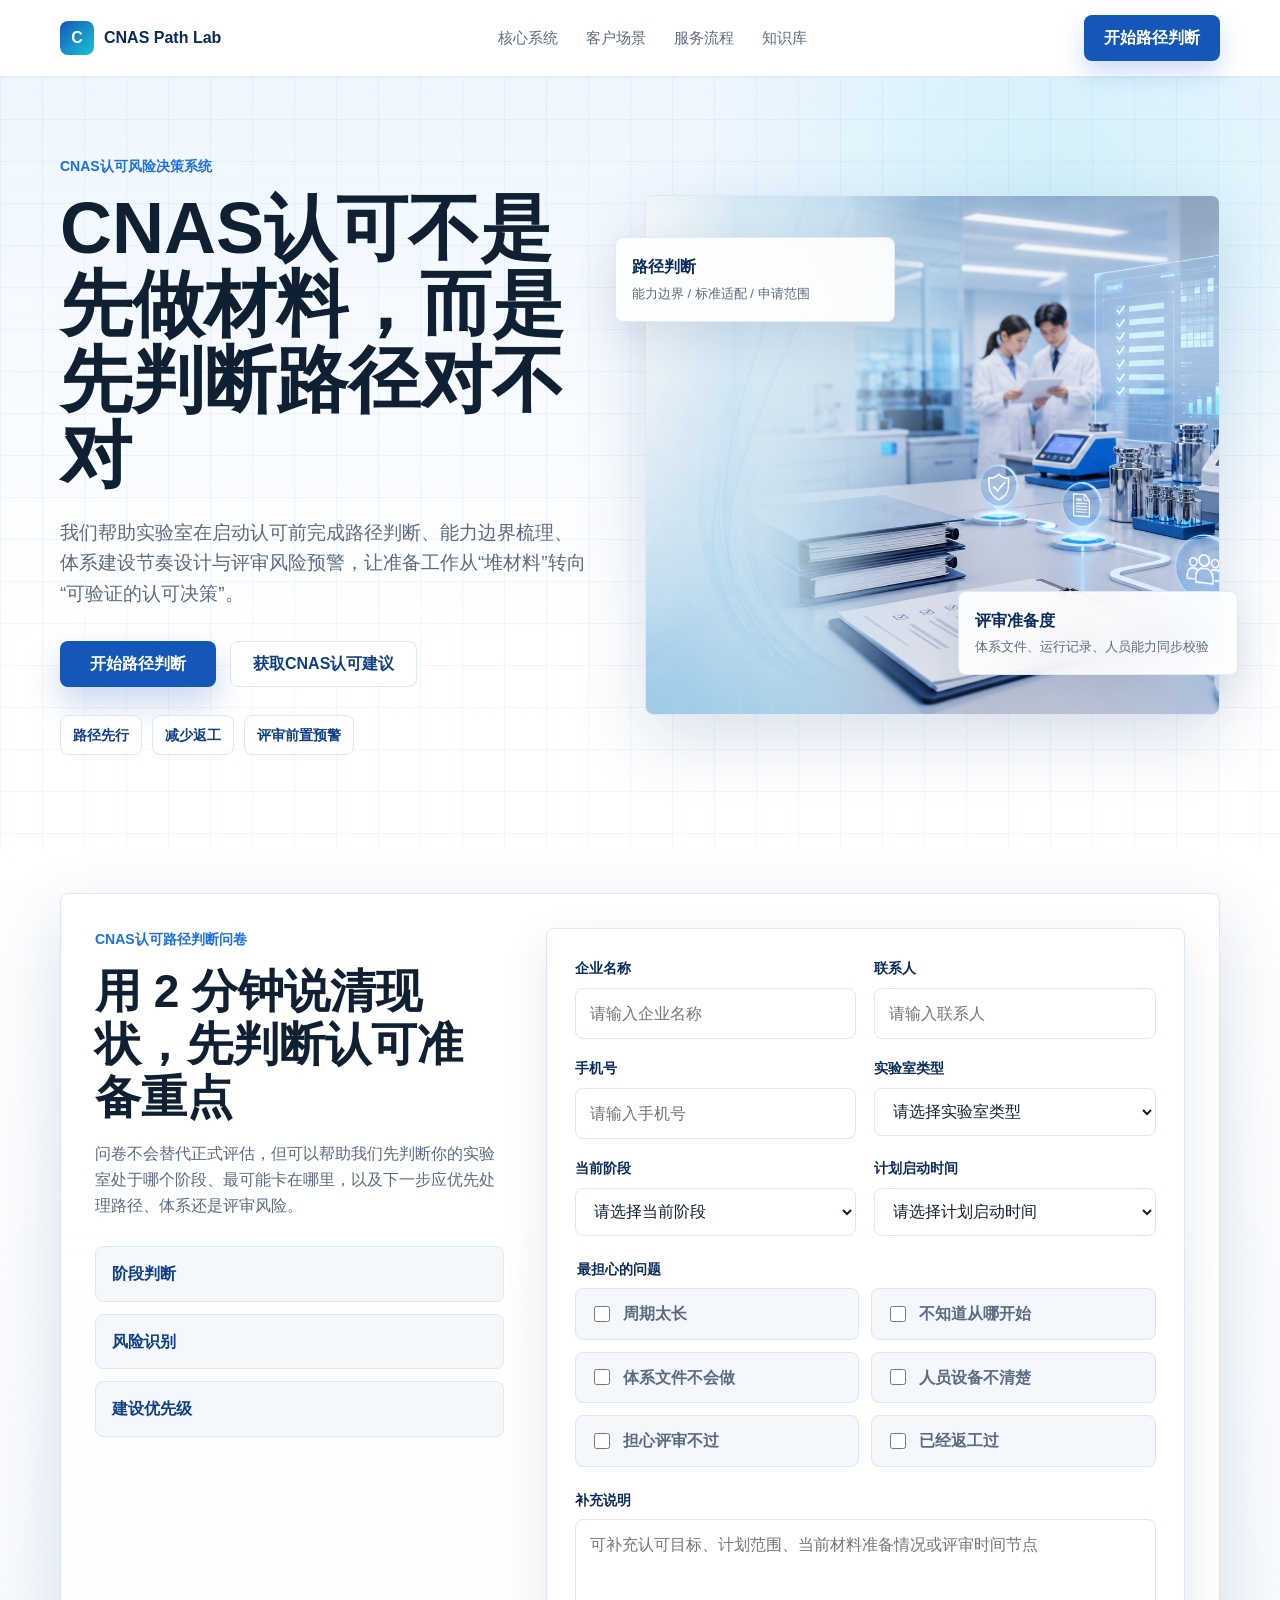
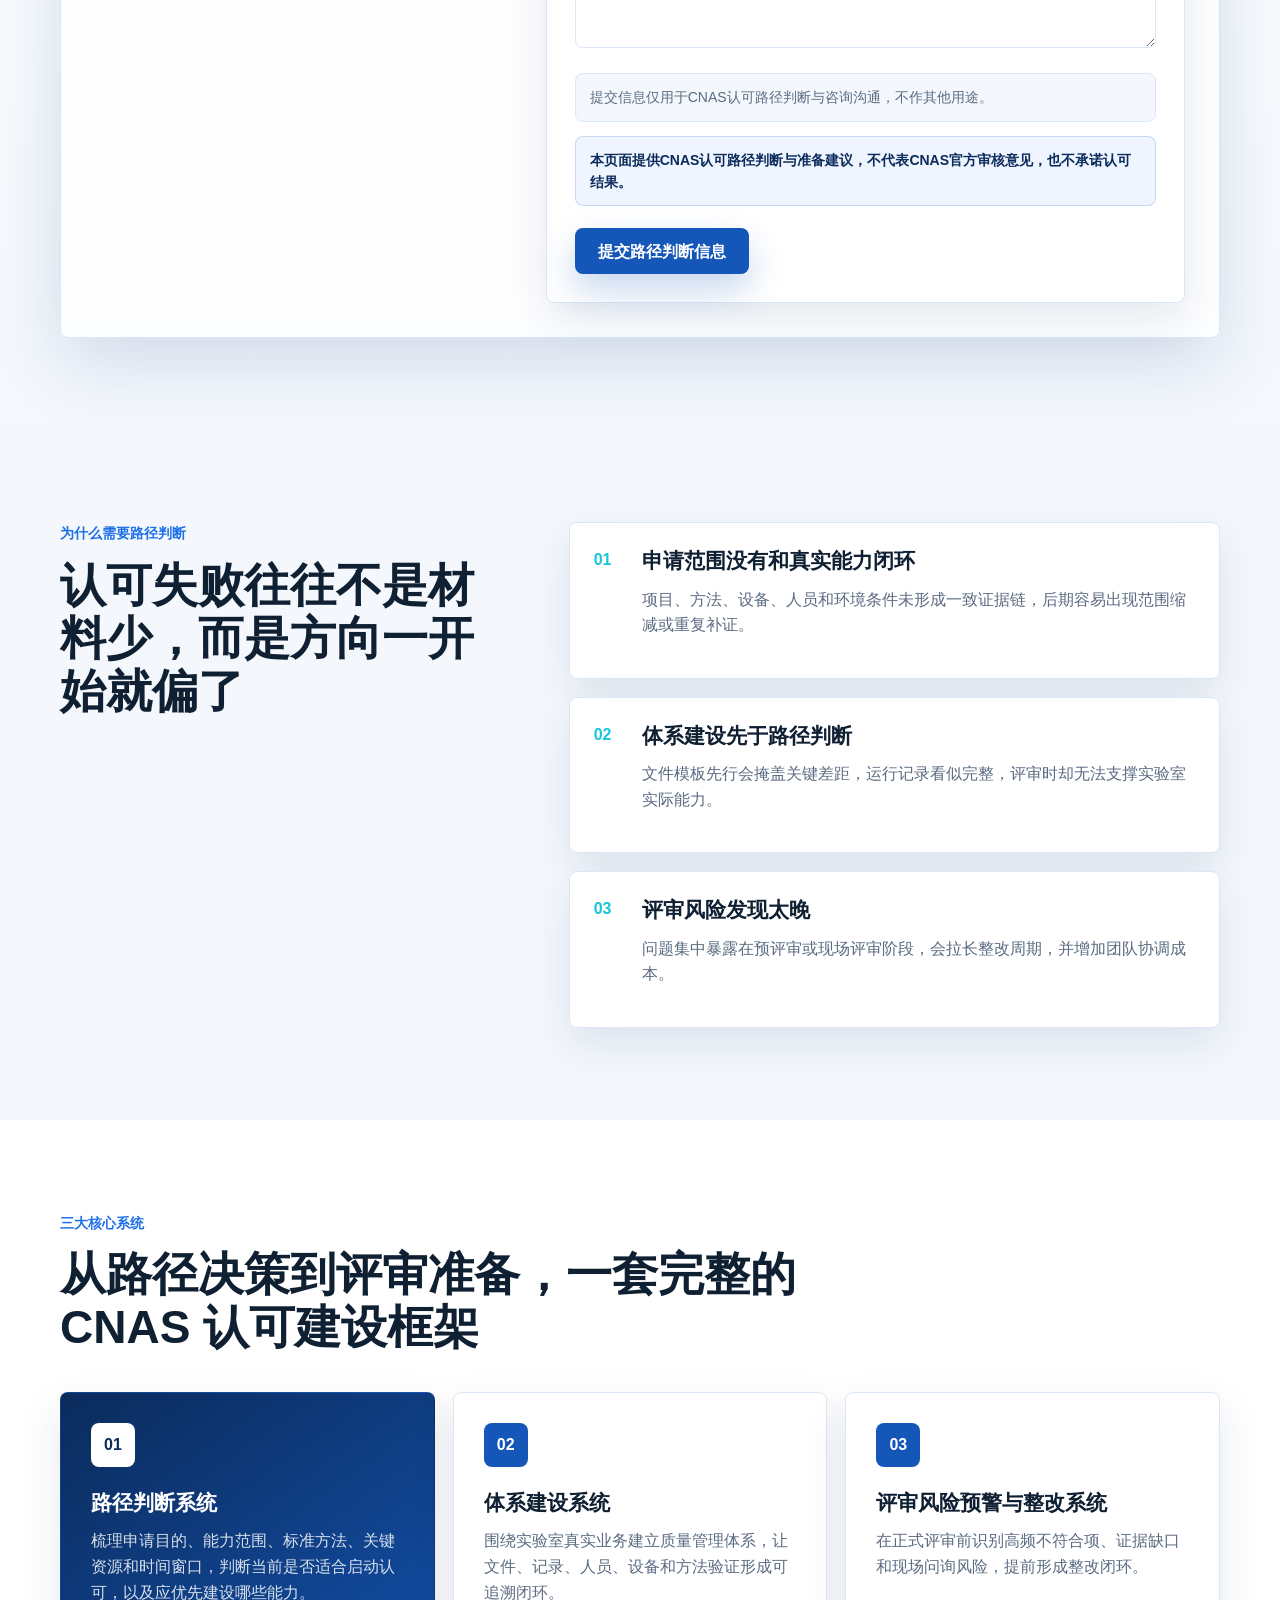
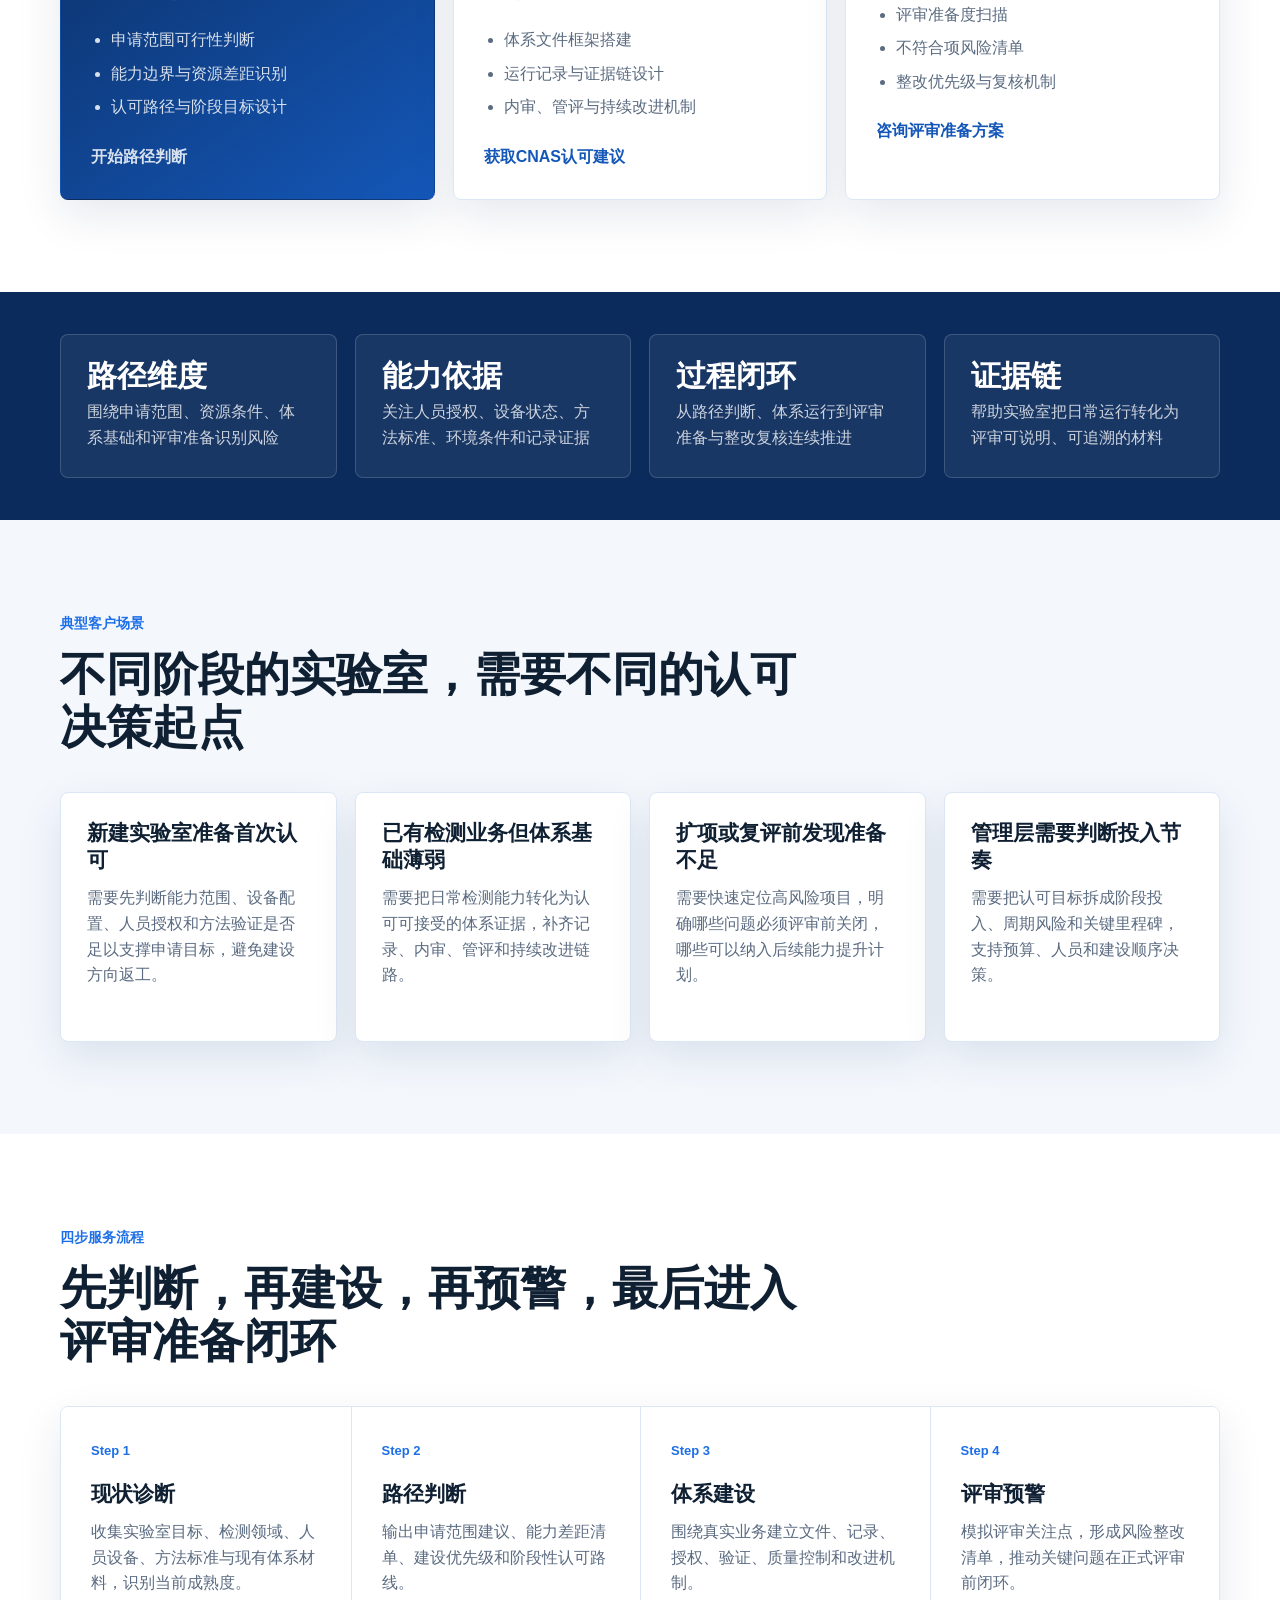
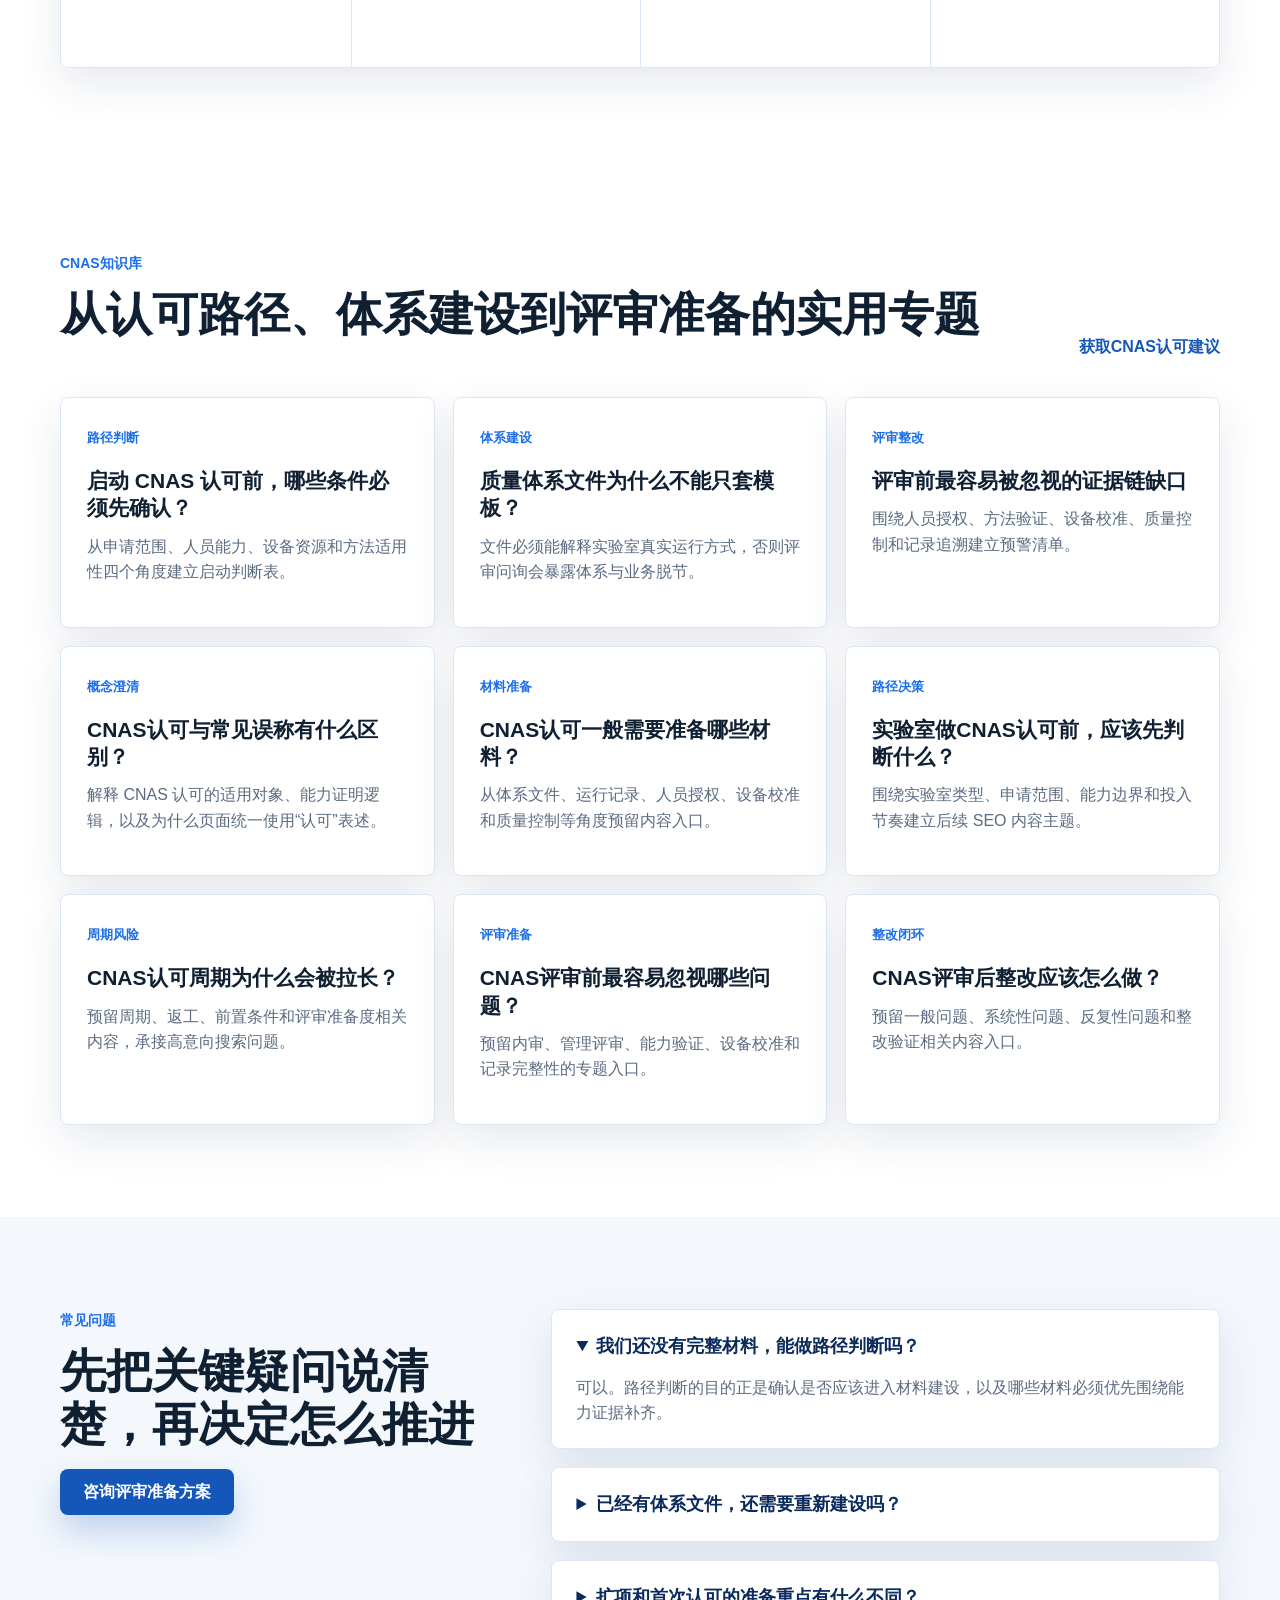
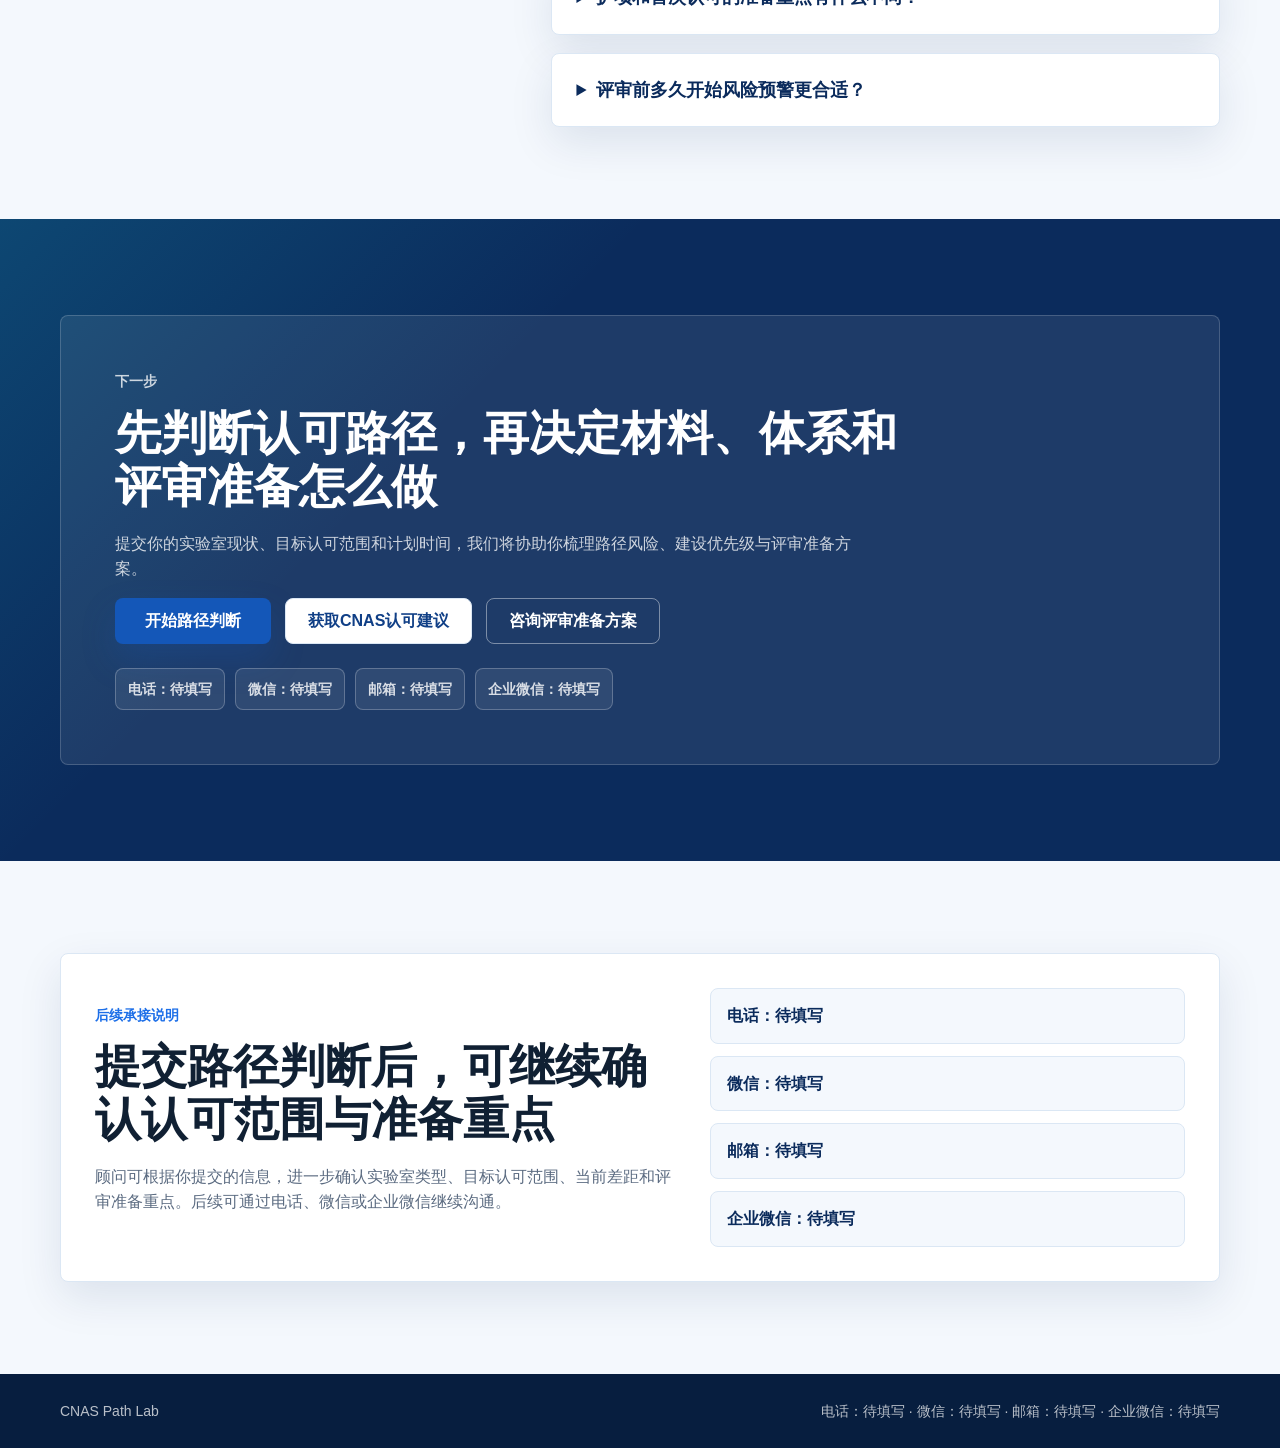
==== index.html @ 25e28584 "feat: release CNAS growth landing site v3.0" ====
<!--
文件说明：该文件实现 CNAS 认可路径判断与实验室建设解决方案首页。
功能说明：负责组织首页信息结构、转化路径、模块内容和可访问的页面语义。

结构概览：
  第一部分：页面元信息与资源引用
  第二部分：首屏路径判断转化区
  第三部分：风险判断、三大系统、数据背书与场景模块
  第四部分：服务流程、知识库、FAQ 与底部转化区
-->
<!DOCTYPE html>
<html lang="zh-CN">
  <head>
    <meta charset="UTF-8" />
    <meta name="viewport" content="width=device-width, initial-scale=1.0" />
    <title>CNAS认可路径判断_CNAS实验室建设与评审准备解决方案</title>
    <meta
      name="description"
      content="面向检测实验室、校准实验室、企业内检实验室，提供CNAS认可路径判断、实验室体系建设、评审准备与整改陪跑服务。"
    />
    <meta name="robots" content="index,follow" />
    <meta name="theme-color" content="#1457b8" />
    <meta property="og:title" content="CNAS认可路径判断_CNAS实验室建设与评审准备解决方案" />
    <meta
      property="og:description"
      content="面向检测实验室、校准实验室、企业内检实验室，提供CNAS认可路径判断、实验室体系建设、评审准备与整改陪跑服务。"
    />
    <meta property="og:type" content="website" />
    <link rel="manifest" href="./site.webmanifest" />
    <link rel="stylesheet" href="./styles.css" />
  </head>
  <body>
    <!-- ========== 第一部分：顶部导航与首屏转化 ==========
      为什么这样做：首屏先建立“先判断路径”的核心认知，再给出强 CTA，避免用户直接进入材料准备误区。
    -->
    <header class="site-header">
      <nav class="nav shell" aria-label="主导航">
        <a class="brand" href="#hero" aria-label="CNAS认可路径判断首页">
          <span class="brand-mark">C</span>
          <span>CNAS Path Lab</span>
        </a>
        <div class="nav-links">
          <a href="#systems">核心系统</a>
          <a href="#scenarios">客户场景</a>
          <a href="#process">服务流程</a>
          <a href="#knowledge">知识库</a>
        </div>
        <a class="nav-cta" href="#assessment">开始路径判断</a>
      </nav>
    </header>

    <main>
      <section class="hero" id="hero">
        <div class="hero-grid shell">
          <div class="hero-copy">
            <p class="eyebrow">CNAS认可风险决策系统</p>
            <h1>CNAS认可不是先做材料，而是先判断路径对不对</h1>
            <p class="hero-lede">
              我们帮助实验室在启动认可前完成路径判断、能力边界梳理、体系建设节奏设计与评审风险预警，让准备工作从“堆材料”转向“可验证的认可决策”。
            </p>
            <div class="hero-actions">
              <a class="btn btn-primary" href="#assessment">开始路径判断</a>
              <a class="btn btn-secondary" href="#assessment">获取CNAS认可建议</a>
            </div>
            <div class="hero-proof" aria-label="关键价值">
              <span>路径先行</span>
              <span>减少返工</span>
              <span>评审前置预警</span>
            </div>
          </div>
          <div class="hero-visual" aria-label="实验室认可风险决策示意图">
            <img
              src="./assets/cnas-risk-dashboard-hero.png"
              alt="现代实验室与认可风险决策看板"
            />
            <div class="floating-panel panel-a">
              <strong>路径判断</strong>
              <span>能力边界 / 标准适配 / 申请范围</span>
            </div>
            <div class="floating-panel panel-b">
              <strong>评审准备度</strong>
              <span>体系文件、运行记录、人员能力同步校验</span>
            </div>
          </div>
        </div>
      </section>

      <!-- ========== 第二部分：路径判断问卷 ==========
        为什么这样做：把首屏兴趣直接承接为可填写的诊断入口，让首页从展示型页面升级为线索收集型页面。
      -->
      <section class="section assessment-section" id="assessment">
        <div class="shell assessment-layout">
          <div class="assessment-copy">
            <p class="eyebrow">CNAS认可路径判断问卷</p>
            <h2>用 2 分钟说清现状，先判断认可准备重点</h2>
            <p>
              问卷不会替代正式评估，但可以帮助我们先判断你的实验室处于哪个阶段、最可能卡在哪里，以及下一步应优先处理路径、体系还是评审风险。
            </p>
            <div class="assessment-points" aria-label="问卷输出方向">
              <span>阶段判断</span>
              <span>风险识别</span>
              <span>建设优先级</span>
            </div>
          </div>

          <form class="assessment-form" id="pathAssessmentForm">
            <div class="form-grid">
              <label>
                <span>企业名称</span>
                <input type="text" name="company" placeholder="请输入企业名称" required />
              </label>
              <label>
                <span>联系人</span>
                <input type="text" name="contact" placeholder="请输入联系人" required />
              </label>
              <label>
                <span>手机号</span>
                <input
                  type="tel"
                  name="phone"
                  placeholder="请输入手机号"
                  inputmode="tel"
                  required
                />
              </label>
              <label>
                <span>实验室类型</span>
                <select name="labType" required>
                  <option value="">请选择实验室类型</option>
                  <option>检测实验室</option>
                  <option>校准实验室</option>
                  <option>企业内检实验室</option>
                  <option>暂不确定</option>
                </select>
              </label>
              <label>
                <span>当前阶段</span>
                <select name="stage" required>
                  <option value="">请选择当前阶段</option>
                  <option>刚开始了解</option>
                  <option>已准备建设</option>
                  <option>已做体系文件</option>
                  <option>准备申请</option>
                  <option>评审后整改</option>
                </select>
              </label>
              <label>
                <span>计划启动时间</span>
                <select name="timeline" required>
                  <option value="">请选择计划启动时间</option>
                  <option>立即启动</option>
                  <option>1个月内</option>
                  <option>3个月内</option>
                  <option>只是先了解</option>
                </select>
              </label>
            </div>

            <fieldset>
              <legend>最担心的问题</legend>
              <div class="choice-grid">
                <label><input type="checkbox" name="concern" value="周期太长" />周期太长</label>
                <label><input type="checkbox" name="concern" value="不知道从哪开始" />不知道从哪开始</label>
                <label><input type="checkbox" name="concern" value="体系文件不会做" />体系文件不会做</label>
                <label><input type="checkbox" name="concern" value="人员设备不清楚" />人员设备不清楚</label>
                <label><input type="checkbox" name="concern" value="担心评审不过" />担心评审不过</label>
                <label><input type="checkbox" name="concern" value="已经返工过" />已经返工过</label>
              </div>
            </fieldset>

            <label class="full-field">
              <span>补充说明</span>
              <textarea
                name="notes"
                rows="4"
                placeholder="可补充认可目标、计划范围、当前材料准备情况或评审时间节点"
              ></textarea>
            </label>

            <p class="privacy-note">提交信息仅用于CNAS认可路径判断与咨询沟通，不作其他用途。</p>
            <p class="risk-disclaimer">
              本页面提供CNAS认可路径判断与准备建议，不代表CNAS官方审核意见，也不承诺认可结果。
            </p>
            <button class="btn btn-primary form-submit" type="submit">提交路径判断信息</button>
            <p class="form-message" id="assessmentMessage" role="status" aria-live="polite"></p>
            <article class="assessment-result" id="assessmentResult" aria-live="polite">
              <div class="result-heading">
                <p class="eyebrow">初步路径判断结果</p>
                <h3>根据你填写的信息，先给出一个准备重点方向</h3>
              </div>
            <div class="result-grid">
                <section>
                  <span>当前判断</span>
                  <p id="resultCurrent"></p>
                </section>
                <section>
                  <span>主要风险</span>
                  <p id="resultRisk"></p>
                </section>
                <section>
                  <span>建议优先动作</span>
                  <p id="resultAction"></p>
                </section>
                <section>
                  <span>下一步建议</span>
                  <p id="resultNext"></p>
                </section>
              </div>
              <div class="result-next-actions">
                <span>提交后下一步动作</span>
                <ul>
                  <li>保存当前判断，作为内部讨论认可路径的初步依据。</li>
                  <li>补充联系方式，便于后续确认实验室类型、认可范围和当前差距。</li>
                  <li>获取完整路径建议，进一步梳理准备重点和评审前风险。</li>
                </ul>
              </div>
              <a class="btn btn-secondary result-cta" href="#pathAssessmentForm">获取完整CNAS认可路径建议</a>
            </article>
          </form>
        </div>
      </section>

      <!-- ========== 第二部分：路径判断必要性 ==========
        为什么这样做：先解释错误路径的代价，再承接到解决方案，符合高决策成本服务的转化节奏。
      -->
      <section class="section risk-section" id="why">
        <div class="shell two-column">
          <div>
            <p class="eyebrow">为什么需要路径判断</p>
            <h2>认可失败往往不是材料少，而是方向一开始就偏了</h2>
          </div>
          <div class="risk-list">
            <article>
              <span>01</span>
              <h3>申请范围没有和真实能力闭环</h3>
              <p>项目、方法、设备、人员和环境条件未形成一致证据链，后期容易出现范围缩减或重复补证。</p>
            </article>
            <article>
              <span>02</span>
              <h3>体系建设先于路径判断</h3>
              <p>文件模板先行会掩盖关键差距，运行记录看似完整，评审时却无法支撑实验室实际能力。</p>
            </article>
            <article>
              <span>03</span>
              <h3>评审风险发现太晚</h3>
              <p>问题集中暴露在预评审或现场评审阶段，会拉长整改周期，并增加团队协调成本。</p>
            </article>
          </div>
        </div>
      </section>

      <!-- ========== 第三部分：三大核心系统 ==========
        为什么这样做：把服务从“咨询事项”拆成三个可理解系统，帮助客户快速判断自己需要哪一段能力。
      -->
      <section class="section systems-section" id="systems">
        <div class="shell">
          <div class="section-heading">
            <p class="eyebrow">三大核心系统</p>
            <h2>从路径决策到评审准备，一套完整的 CNAS 认可建设框架</h2>
          </div>
          <div class="system-grid">
            <article class="system-card featured">
              <div class="icon">01</div>
              <h3>路径判断系统</h3>
              <p>梳理申请目的、能力范围、标准方法、关键资源和时间窗口，判断当前是否适合启动认可，以及应优先建设哪些能力。</p>
              <ul>
                <li>申请范围可行性判断</li>
                <li>能力边界与资源差距识别</li>
                <li>认可路径与阶段目标设计</li>
              </ul>
              <a href="#assessment">开始路径判断</a>
            </article>
            <article class="system-card">
              <div class="icon">02</div>
              <h3>体系建设系统</h3>
              <p>围绕实验室真实业务建立质量管理体系，让文件、记录、人员、设备和方法验证形成可追溯闭环。</p>
              <ul>
                <li>体系文件框架搭建</li>
                <li>运行记录与证据链设计</li>
                <li>内审、管评与持续改进机制</li>
              </ul>
              <a href="#assessment">获取CNAS认可建议</a>
            </article>
            <article class="system-card">
              <div class="icon">03</div>
              <h3>评审风险预警与整改系统</h3>
              <p>在正式评审前识别高频不符合项、证据缺口和现场问询风险，提前形成整改闭环。</p>
              <ul>
                <li>评审准备度扫描</li>
                <li>不符合项风险清单</li>
                <li>整改优先级与复核机制</li>
              </ul>
              <a href="#assessment">咨询评审准备方案</a>
            </article>
          </div>
        </div>
      </section>

      <!-- ========== 第四部分：关键依据背书 ==========
        为什么这样做：上线前不使用无法核实的数字背书，改用可解释的能力依据，避免空泛承诺。
      -->
      <section class="metrics-band" aria-label="关键依据背书">
        <div class="shell metrics-grid">
          <div>
            <strong>路径维度</strong>
            <span>围绕申请范围、资源条件、体系基础和评审准备识别风险</span>
          </div>
          <div>
            <strong>能力依据</strong>
            <span>关注人员授权、设备状态、方法标准、环境条件和记录证据</span>
          </div>
          <div>
            <strong>过程闭环</strong>
            <span>从路径判断、体系运行到评审准备与整改复核连续推进</span>
          </div>
          <div>
            <strong>证据链</strong>
            <span>帮助实验室把日常运行转化为评审可说明、可追溯的材料</span>
          </div>
        </div>
      </section>

      <!-- ========== 第五部分：典型客户场景 ==========
        为什么这样做：用场景化入口替代泛泛介绍，让不同成熟度实验室都能找到自己所在的问题位置。
      -->
      <section class="section scenario-section" id="scenarios">
        <div class="shell">
          <div class="section-heading">
            <p class="eyebrow">典型客户场景</p>
            <h2>不同阶段的实验室，需要不同的认可决策起点</h2>
          </div>
          <div class="scenario-grid">
            <article>
              <h3>新建实验室准备首次认可</h3>
              <p>需要先判断能力范围、设备配置、人员授权和方法验证是否足以支撑申请目标，避免建设方向返工。</p>
            </article>
            <article>
              <h3>已有检测业务但体系基础薄弱</h3>
              <p>需要把日常检测能力转化为认可可接受的体系证据，补齐记录、内审、管评和持续改进链路。</p>
            </article>
            <article>
              <h3>扩项或复评前发现准备不足</h3>
              <p>需要快速定位高风险项目，明确哪些问题必须评审前关闭，哪些可以纳入后续能力提升计划。</p>
            </article>
            <article>
              <h3>管理层需要判断投入节奏</h3>
              <p>需要把认可目标拆成阶段投入、周期风险和关键里程碑，支持预算、人员和建设顺序决策。</p>
            </article>
          </div>
        </div>
      </section>

      <!-- ========== 第六部分：四步服务流程 ==========
        为什么这样做：高客单咨询需要把服务过程透明化，降低用户咨询前的不确定感。
      -->
      <section class="section process-section" id="process">
        <div class="shell">
          <div class="section-heading">
            <p class="eyebrow">四步服务流程</p>
            <h2>先判断，再建设，再预警，最后进入评审准备闭环</h2>
          </div>
          <div class="process-line">
            <article>
              <span>Step 1</span>
              <h3>现状诊断</h3>
              <p>收集实验室目标、检测领域、人员设备、方法标准与现有体系材料，识别当前成熟度。</p>
            </article>
            <article>
              <span>Step 2</span>
              <h3>路径判断</h3>
              <p>输出申请范围建议、能力差距清单、建设优先级和阶段性认可路线。</p>
            </article>
            <article>
              <span>Step 3</span>
              <h3>体系建设</h3>
              <p>围绕真实业务建立文件、记录、授权、验证、质量控制和改进机制。</p>
            </article>
            <article>
              <span>Step 4</span>
              <h3>评审预警</h3>
              <p>模拟评审关注点，形成风险整改清单，推动关键问题在正式评审前闭环。</p>
            </article>
          </div>
        </div>
      </section>

      <!-- ========== 第七部分：知识库 ==========
        为什么这样做：知识库承接中低意向用户，让首页不仅促咨询，也能提供继续了解的内容入口。
      -->
      <section class="section knowledge-section" id="knowledge">
        <div class="shell">
          <div class="section-heading split-heading">
            <div>
              <p class="eyebrow">CNAS知识库</p>
              <h2>从认可路径、体系建设到评审准备的实用专题</h2>
            </div>
            <a class="text-link" href="#assessment">获取CNAS认可建议</a>
          </div>
          <div class="knowledge-grid">
            <article>
              <span>路径判断</span>
              <h3>启动 CNAS 认可前，哪些条件必须先确认？</h3>
              <p>从申请范围、人员能力、设备资源和方法适用性四个角度建立启动判断表。</p>
            </article>
            <article>
              <span>体系建设</span>
              <h3>质量体系文件为什么不能只套模板？</h3>
              <p>文件必须能解释实验室真实运行方式，否则评审问询会暴露体系与业务脱节。</p>
            </article>
            <article>
              <span>评审整改</span>
              <h3>评审前最容易被忽视的证据链缺口</h3>
              <p>围绕人员授权、方法验证、设备校准、质量控制和记录追溯建立预警清单。</p>
            </article>
            <article>
              <span>概念澄清</span>
              <h3><a href="#assessment">CNAS认可与常见误称有什么区别？</a></h3>
              <p>解释 CNAS 认可的适用对象、能力证明逻辑，以及为什么页面统一使用“认可”表述。</p>
            </article>
            <article>
              <span>材料准备</span>
              <h3><a href="#assessment">CNAS认可一般需要准备哪些材料？</a></h3>
              <p>从体系文件、运行记录、人员授权、设备校准和质量控制等角度预留内容入口。</p>
            </article>
            <article>
              <span>路径决策</span>
              <h3><a href="#assessment">实验室做CNAS认可前，应该先判断什么？</a></h3>
              <p>围绕实验室类型、申请范围、能力边界和投入节奏建立后续 SEO 内容主题。</p>
            </article>
            <article>
              <span>周期风险</span>
              <h3><a href="#assessment">CNAS认可周期为什么会被拉长？</a></h3>
              <p>预留周期、返工、前置条件和评审准备度相关内容，承接高意向搜索问题。</p>
            </article>
            <article>
              <span>评审准备</span>
              <h3><a href="#assessment">CNAS评审前最容易忽视哪些问题？</a></h3>
              <p>预留内审、管理评审、能力验证、设备校准和记录完整性的专题入口。</p>
            </article>
            <article>
              <span>整改闭环</span>
              <h3><a href="#assessment">CNAS评审后整改应该怎么做？</a></h3>
              <p>预留一般问题、系统性问题、反复性问题和整改验证相关内容入口。</p>
            </article>
          </div>
        </div>
      </section>

      <!-- ========== 第八部分：常见问题 ==========
        为什么这样做：FAQ 处理咨询前阻力，把“是否现在开始”“是否必须全套建设”等疑虑前置回答。
      -->
      <section class="section faq-section" id="faq">
        <div class="shell faq-layout">
          <div>
            <p class="eyebrow">常见问题</p>
            <h2>先把关键疑问说清楚，再决定怎么推进</h2>
            <a class="btn btn-primary" href="#assessment">咨询评审准备方案</a>
          </div>
          <div class="faq-list">
            <details open>
              <summary>我们还没有完整材料，能做路径判断吗？</summary>
              <p>可以。路径判断的目的正是确认是否应该进入材料建设，以及哪些材料必须优先围绕能力证据补齐。</p>
            </details>
            <details>
              <summary>已经有体系文件，还需要重新建设吗？</summary>
              <p>不一定。我们会先判断文件是否能支撑实际检测活动和评审证据链，优先修正脱节部分，而不是推倒重来。</p>
            </details>
            <details>
              <summary>扩项和首次认可的准备重点有什么不同？</summary>
              <p>扩项更关注新增能力与现有体系的衔接，首次认可更关注基础体系是否完整运行，两者的风险清单不同。</p>
            </details>
            <details>
              <summary>评审前多久开始风险预警更合适？</summary>
              <p>越早越好。若已经接近评审窗口，应优先扫描高风险不符合项和关键证据缺口，先保证评审准备度。</p>
            </details>
          </div>
        </div>
      </section>

      <!-- ========== 第九部分：底部咨询转化 ==========
        为什么这样做：末屏把用户重新带回路径判断，用明确结果承诺促成咨询动作。
      -->
      <section class="final-cta" id="consult">
        <div class="shell final-cta-box">
          <p class="eyebrow">下一步</p>
          <h2>先判断认可路径，再决定材料、体系和评审准备怎么做</h2>
          <p>
            提交你的实验室现状、目标认可范围和计划时间，我们将协助你梳理路径风险、建设优先级与评审准备方案。
          </p>
          <div class="hero-actions">
            <a class="btn btn-primary" href="#assessment">开始路径判断</a>
            <a class="btn btn-secondary" href="#assessment">获取CNAS认可建议</a>
            <a class="btn btn-ghost" href="#assessment">咨询评审准备方案</a>
          </div>
          <div class="contact-placeholders" aria-label="联系方式占位">
            <span>电话：待填写</span>
            <span>微信：待填写</span>
            <span>邮箱：待填写</span>
            <span>企业微信：待填写</span>
          </div>
        </div>
      </section>

      <section class="section handoff-section" id="handoff">
        <div class="shell handoff-box">
          <div>
            <p class="eyebrow">后续承接说明</p>
            <h2>提交路径判断后，可继续确认认可范围与准备重点</h2>
            <p>
              顾问可根据你提交的信息，进一步确认实验室类型、目标认可范围、当前差距和评审准备重点。后续可通过电话、微信或企业微信继续沟通。
            </p>
          </div>
          <div class="handoff-contact" aria-label="私域承接联系方式">
            <span>电话：待填写</span>
            <span>微信：待填写</span>
            <span>邮箱：待填写</span>
            <span>企业微信：待填写</span>
          </div>
        </div>
      </section>
    </main>

    <footer class="site-footer">
      <div class="shell footer-inner">
        <span>CNAS Path Lab</span>
        <span>电话：待填写 · 微信：待填写 · 邮箱：待填写 · 企业微信：待填写</span>
      </div>
    </footer>

    <script src="./script.js"></script>
  </body>
</html>
---- styles.css ----
/*
文件说明：该文件实现 CNAS 认可解决方案首页的视觉样式。
功能说明：负责蓝白科技感、卡片式结构、响应式布局、CTA 与交互状态。

结构概览：
  第一部分：全局变量与基础样式
  第二部分：导航、首屏与通用组件
  第三部分：各业务模块布局
  第四部分：响应式适配
*/

/* ========== 第一部分：全局变量与基础样式 ==========
  为什么这样做：集中管理颜色和阴影，便于后续按品牌规范快速替换。
*/
:root {
  --blue-900: #0b2b5c;
  --blue-800: #103f86;
  --blue-700: #1457b8;
  --blue-600: #1d6fe8;
  --cyan-500: #17c6d8;
  --ink: #102033;
  --muted: #5b6b81;
  --line: #dbe7f4;
  --soft: #f4f8fd;
  --white: #ffffff;
  --shadow: 0 24px 70px rgba(17, 70, 138, 0.16);
  --card-shadow: 0 16px 44px rgba(11, 43, 92, 0.1);
}

* {
  box-sizing: border-box;
}

html {
  scroll-behavior: smooth;
}

body {
  margin: 0;
  color: var(--ink);
  background: var(--white);
  font-family: "Inter", "PingFang SC", "Microsoft YaHei", Arial, sans-serif;
  line-height: 1.6;
}

img {
  display: block;
  max-width: 100%;
}

a {
  color: inherit;
  text-decoration: none;
}

input,
select,
textarea,
button {
  font: inherit;
}

button {
  border: 0;
  cursor: pointer;
}

input,
select,
textarea {
  width: 100%;
  min-height: 48px;
  padding: 12px 14px;
  border: 1px solid var(--line);
  border-radius: 8px;
  color: var(--ink);
  background: var(--white);
  outline: none;
  transition: border-color 0.2s ease, box-shadow 0.2s ease;
}

textarea {
  min-height: 116px;
  resize: vertical;
}

input:focus,
select:focus,
textarea:focus {
  border-color: var(--blue-600);
  box-shadow: 0 0 0 4px rgba(29, 111, 232, 0.12);
}

fieldset {
  margin: 0;
  padding: 0;
  border: 0;
}

legend,
label span {
  display: block;
  margin-bottom: 8px;
  color: var(--blue-900);
  font-size: 14px;
  font-weight: 900;
}

.shell {
  width: min(1160px, calc(100% - 40px));
  margin: 0 auto;
}

.section {
  padding: 92px 0;
}

.eyebrow {
  margin: 0 0 14px;
  color: var(--blue-600);
  font-size: 14px;
  font-weight: 800;
  letter-spacing: 0;
}

h1,
h2,
h3,
p {
  margin-top: 0;
}

h1 {
  margin-bottom: 24px;
  font-size: clamp(42px, 6vw, 72px);
  line-height: 1.05;
  letter-spacing: 0;
}

h2 {
  margin-bottom: 18px;
  font-size: clamp(30px, 4vw, 46px);
  line-height: 1.15;
  letter-spacing: 0;
}

h3 {
  margin-bottom: 12px;
  font-size: 21px;
  line-height: 1.3;
}

p {
  color: var(--muted);
}

/* ========== 第二部分：导航、首屏与通用组件 ==========
  为什么这样做：导航固定在顶部，便于长首页中的用户随时触发转化。
*/
.site-header {
  position: sticky;
  top: 0;
  z-index: 20;
  border-bottom: 1px solid rgba(219, 231, 244, 0.8);
  background: rgba(255, 255, 255, 0.88);
  backdrop-filter: blur(18px);
}

.nav {
  display: flex;
  align-items: center;
  justify-content: space-between;
  min-height: 76px;
  gap: 24px;
}

.brand,
.nav-links,
.footer-inner,
.hero-actions,
.hero-proof {
  display: flex;
  align-items: center;
}

.brand {
  gap: 10px;
  color: var(--blue-900);
  font-weight: 900;
}

.brand-mark {
  display: grid;
  width: 34px;
  height: 34px;
  place-items: center;
  border-radius: 8px;
  color: var(--white);
  background: linear-gradient(135deg, var(--blue-700), var(--cyan-500));
}

.nav-links {
  gap: 28px;
  color: var(--muted);
  font-size: 15px;
}

.nav-links a:hover {
  color: var(--blue-700);
}

.nav-cta,
.btn {
  display: inline-flex;
  align-items: center;
  justify-content: center;
  min-height: 46px;
  border-radius: 8px;
  font-weight: 800;
  transition: transform 0.2s ease, box-shadow 0.2s ease, background 0.2s ease;
}

.nav-cta {
  padding: 0 20px;
  color: var(--white);
  background: var(--blue-700);
  box-shadow: 0 12px 24px rgba(29, 111, 232, 0.22);
}

.btn {
  min-width: 156px;
  padding: 0 22px;
  border: 1px solid transparent;
}

.btn:disabled {
  cursor: wait;
  opacity: 0.72;
  transform: none;
}

.btn:hover,
.nav-cta:hover {
  transform: translateY(-2px);
}

.btn-primary {
  color: var(--white);
  background: var(--blue-700);
  box-shadow: 0 16px 34px rgba(20, 87, 184, 0.24);
}

.btn-secondary {
  color: var(--blue-800);
  background: var(--white);
  border-color: var(--line);
}

.btn-ghost {
  color: var(--white);
  border-color: rgba(255, 255, 255, 0.42);
}

.hero {
  position: relative;
  overflow: hidden;
  padding: 78px 0 96px;
  background:
    radial-gradient(circle at 82% 20%, rgba(23, 198, 216, 0.16), transparent 30%),
    linear-gradient(180deg, #eef6ff 0%, #ffffff 74%);
}

.hero::before {
  position: absolute;
  inset: 0;
  pointer-events: none;
  content: "";
  background-image:
    linear-gradient(rgba(20, 87, 184, 0.05) 1px, transparent 1px),
    linear-gradient(90deg, rgba(20, 87, 184, 0.05) 1px, transparent 1px);
  background-size: 42px 42px;
}

.hero-grid {
  position: relative;
  display: grid;
  grid-template-columns: minmax(0, 0.96fr) minmax(420px, 1.04fr);
  align-items: center;
  gap: 54px;
}

.hero-copy {
  max-width: 670px;
}

.hero-lede {
  max-width: 620px;
  margin-bottom: 32px;
  font-size: 19px;
}

.hero-actions {
  flex-wrap: wrap;
  gap: 14px;
}

.hero-proof {
  flex-wrap: wrap;
  gap: 10px;
  margin-top: 28px;
}

.hero-proof span {
  padding: 8px 12px;
  border: 1px solid var(--line);
  border-radius: 8px;
  color: var(--blue-800);
  background: rgba(255, 255, 255, 0.72);
  font-size: 14px;
  font-weight: 800;
}

.hero-visual {
  position: relative;
  min-height: 520px;
}

.hero-visual img {
  width: 100%;
  height: 520px;
  object-fit: cover;
  border: 1px solid rgba(219, 231, 244, 0.9);
  border-radius: 8px;
  box-shadow: var(--shadow);
}

.floating-panel {
  position: absolute;
  display: grid;
  gap: 4px;
  width: min(280px, 72%);
  padding: 16px;
  border: 1px solid rgba(219, 231, 244, 0.86);
  border-radius: 8px;
  background: rgba(255, 255, 255, 0.9);
  box-shadow: var(--card-shadow);
  backdrop-filter: blur(14px);
}

.floating-panel strong {
  color: var(--blue-900);
}

.floating-panel span {
  color: var(--muted);
  font-size: 13px;
}

.panel-a {
  top: 42px;
  left: -30px;
}

.panel-b {
  right: -18px;
  bottom: 40px;
}

.section-heading {
  max-width: 780px;
  margin-bottom: 38px;
}

.split-heading {
  display: flex;
  max-width: none;
  align-items: end;
  justify-content: space-between;
  gap: 28px;
}

.text-link {
  color: var(--blue-700);
  font-weight: 900;
}

.assessment-section {
  padding-top: 42px;
  background: linear-gradient(180deg, #ffffff 0%, #f4f8fd 100%);
}

.assessment-layout {
  display: grid;
  grid-template-columns: 0.78fr 1.22fr;
  gap: 42px;
  align-items: start;
  padding: 34px;
  border: 1px solid var(--line);
  border-radius: 8px;
  background: rgba(255, 255, 255, 0.86);
  box-shadow: var(--shadow);
}

.assessment-copy {
  position: sticky;
  top: 104px;
}

.assessment-points {
  display: grid;
  gap: 12px;
  margin-top: 28px;
}

.assessment-points span {
  padding: 14px 16px;
  border: 1px solid var(--line);
  border-radius: 8px;
  color: var(--blue-800);
  background: var(--soft);
  font-weight: 900;
}

.assessment-form {
  display: grid;
  gap: 22px;
  padding: 28px;
  border: 1px solid var(--line);
  border-radius: 8px;
  background: var(--white);
  box-shadow: var(--card-shadow);
}

.form-grid {
  display: grid;
  grid-template-columns: repeat(2, 1fr);
  gap: 18px;
}

.choice-grid {
  display: grid;
  grid-template-columns: repeat(2, 1fr);
  gap: 12px;
}

.choice-grid label {
  display: flex;
  min-height: 48px;
  align-items: center;
  gap: 10px;
  padding: 12px 14px;
  border: 1px solid var(--line);
  border-radius: 8px;
  color: var(--muted);
  background: var(--soft);
  font-weight: 800;
}

.choice-grid input {
  width: 16px;
  min-height: 16px;
  accent-color: var(--blue-700);
}

.full-field {
  display: block;
}

.form-submit {
  justify-self: start;
}

.privacy-note {
  margin: -4px 0 0;
  padding: 12px 14px;
  border: 1px solid var(--line);
  border-radius: 8px;
  color: var(--muted);
  background: var(--soft);
  font-size: 14px;
}

.risk-disclaimer {
  margin: -8px 0 0;
  padding: 12px 14px;
  border: 1px solid rgba(20, 87, 184, 0.18);
  border-radius: 8px;
  color: var(--blue-900);
  background: rgba(29, 111, 232, 0.07);
  font-size: 14px;
  font-weight: 800;
}

.form-message {
  display: none;
  margin: 0;
  padding: 14px 16px;
  border: 1px solid rgba(23, 198, 216, 0.38);
  border-radius: 8px;
  color: var(--blue-900);
  background: rgba(23, 198, 216, 0.1);
  font-weight: 800;
}

.form-message.is-visible {
  display: block;
}

.form-message[data-state="submitting"] {
  border-color: rgba(29, 111, 232, 0.32);
  background: rgba(29, 111, 232, 0.08);
}

.form-message[data-state="success"] {
  border-color: rgba(23, 198, 216, 0.38);
  background: rgba(23, 198, 216, 0.1);
}

.form-message[data-state="error"] {
  border-color: rgba(220, 68, 68, 0.35);
  color: #8a1f1f;
  background: rgba(220, 68, 68, 0.08);
}

.assessment-result {
  display: none;
  gap: 22px;
  padding: 26px;
  border: 1px solid rgba(29, 111, 232, 0.22);
  border-radius: 8px;
  background:
    linear-gradient(135deg, rgba(29, 111, 232, 0.08), rgba(23, 198, 216, 0.1)),
    var(--white);
}

.assessment-result.is-visible {
  display: grid;
}

.result-heading h3 {
  margin-bottom: 0;
}

.result-grid {
  display: grid;
  grid-template-columns: repeat(2, 1fr);
  gap: 14px;
}

.result-grid section {
  min-height: 150px;
  padding: 18px;
  border: 1px solid var(--line);
  border-radius: 8px;
  background: rgba(255, 255, 255, 0.82);
}

.result-grid span {
  display: block;
  margin-bottom: 10px;
  color: var(--blue-700);
  font-size: 14px;
  font-weight: 900;
}

.result-grid p {
  margin-bottom: 0;
}

.result-cta {
  justify-self: start;
}

.result-next-actions {
  padding: 18px;
  border: 1px solid var(--line);
  border-radius: 8px;
  background: rgba(255, 255, 255, 0.86);
}

.result-next-actions span {
  display: block;
  margin-bottom: 10px;
  color: var(--blue-700);
  font-size: 14px;
  font-weight: 900;
}

.result-next-actions ul {
  display: grid;
  gap: 8px;
  margin: 0;
  padding-left: 20px;
  color: var(--muted);
}

/* ========== 第三部分：各业务模块布局 ==========
  为什么这样做：模块之间交替使用白底与浅蓝底，形成接近参考站的清爽节奏，但内容完全围绕 CNAS 风险决策。
*/
.two-column {
  display: grid;
  grid-template-columns: 0.82fr 1.18fr;
  gap: 56px;
}

.risk-list,
.system-grid,
.scenario-grid,
.knowledge-grid,
.faq-list {
  display: grid;
  gap: 18px;
}

.risk-list article,
.system-card,
.scenario-grid article,
.knowledge-grid article,
.faq-list details {
  border: 1px solid var(--line);
  border-radius: 8px;
  background: var(--white);
  box-shadow: var(--card-shadow);
}

.risk-section,
.scenario-section,
.faq-section {
  background: var(--soft);
}

.risk-list article {
  position: relative;
  padding: 24px 24px 24px 72px;
}

.risk-list span {
  position: absolute;
  top: 24px;
  left: 24px;
  color: var(--cyan-500);
  font-weight: 900;
}

.system-grid {
  grid-template-columns: repeat(3, 1fr);
}

.system-card {
  padding: 30px;
}

.system-card.featured {
  color: var(--white);
  background: linear-gradient(145deg, var(--blue-900), var(--blue-700));
  border-color: transparent;
}

.system-card.featured p,
.system-card.featured li,
.system-card.featured a {
  color: rgba(255, 255, 255, 0.84);
}

.icon {
  display: grid;
  width: 44px;
  height: 44px;
  place-items: center;
  margin-bottom: 22px;
  border-radius: 8px;
  color: var(--white);
  background: var(--blue-700);
  font-weight: 900;
}

.featured .icon {
  color: var(--blue-900);
  background: var(--white);
}

.system-card ul {
  display: grid;
  gap: 8px;
  margin: 22px 0 24px;
  padding-left: 20px;
  color: var(--muted);
}

.system-card a {
  color: var(--blue-700);
  font-weight: 900;
}

.metrics-band {
  padding: 42px 0;
  color: var(--white);
  background: var(--blue-900);
}

.metrics-grid {
  display: grid;
  grid-template-columns: repeat(4, 1fr);
  gap: 18px;
}

.metrics-grid div {
  padding: 26px;
  border: 1px solid rgba(255, 255, 255, 0.16);
  border-radius: 8px;
  background: rgba(255, 255, 255, 0.06);
}

.metrics-grid strong {
  display: block;
  margin-bottom: 8px;
  font-size: 30px;
  line-height: 1;
}

.metrics-grid span {
  color: rgba(255, 255, 255, 0.78);
}

.scenario-grid {
  grid-template-columns: repeat(4, 1fr);
}

.scenario-grid article,
.knowledge-grid article {
  padding: 26px;
}

.scenario-grid article {
  min-height: 250px;
}

.process-line {
  display: grid;
  grid-template-columns: repeat(4, 1fr);
  gap: 0;
  border: 1px solid var(--line);
  border-radius: 8px;
  overflow: hidden;
  box-shadow: var(--card-shadow);
}

.process-line article {
  min-height: 260px;
  padding: 30px;
  background: var(--white);
}

.process-line article + article {
  border-left: 1px solid var(--line);
}

.process-line span,
.knowledge-grid span {
  display: inline-flex;
  margin-bottom: 18px;
  color: var(--blue-600);
  font-size: 13px;
  font-weight: 900;
}

.knowledge-grid {
  grid-template-columns: repeat(3, 1fr);
}

.faq-layout {
  display: grid;
  grid-template-columns: 0.78fr 1.22fr;
  gap: 64px;
  align-items: start;
}

.faq-list details {
  padding: 22px 24px;
}

.faq-list summary {
  cursor: pointer;
  color: var(--blue-900);
  font-size: 18px;
  font-weight: 900;
}

.faq-list p {
  margin: 14px 0 0;
}

.final-cta {
  padding: 96px 0;
  background:
    linear-gradient(135deg, rgba(23, 198, 216, 0.18), transparent 34%),
    var(--blue-900);
}

.final-cta-box {
  padding: 54px;
  border: 1px solid rgba(255, 255, 255, 0.18);
  border-radius: 8px;
  color: var(--white);
  background: rgba(255, 255, 255, 0.08);
}

.final-cta-box h2 {
  max-width: 820px;
}

.final-cta-box p {
  max-width: 760px;
  color: rgba(255, 255, 255, 0.78);
}

.contact-placeholders {
  display: flex;
  flex-wrap: wrap;
  gap: 10px;
  margin-top: 24px;
}

.contact-placeholders span {
  padding: 9px 12px;
  border: 1px solid rgba(255, 255, 255, 0.24);
  border-radius: 8px;
  color: rgba(255, 255, 255, 0.82);
  background: rgba(255, 255, 255, 0.08);
  font-size: 14px;
  font-weight: 800;
}

.handoff-section {
  background: var(--soft);
}

.handoff-box {
  display: grid;
  grid-template-columns: 1.1fr 0.9fr;
  gap: 34px;
  align-items: center;
  padding: 34px;
  border: 1px solid var(--line);
  border-radius: 8px;
  background: var(--white);
  box-shadow: var(--card-shadow);
}

.handoff-contact {
  display: grid;
  gap: 12px;
}

.handoff-contact span {
  padding: 14px 16px;
  border: 1px solid var(--line);
  border-radius: 8px;
  color: var(--blue-900);
  background: var(--soft);
  font-weight: 900;
}

.site-footer {
  padding: 26px 0;
  background: #071e3f;
  color: rgba(255, 255, 255, 0.72);
}

.footer-inner {
  justify-content: space-between;
  gap: 20px;
  font-size: 14px;
}

/* ========== 第四部分：响应式适配 ==========
  为什么这样做：模块卡片数量较多，移动端需要改为单列，避免文字挤压和 CTA 换行失控。
*/
@media (max-width: 980px) {
  .nav-links {
    display: none;
  }

  .hero-grid,
  .two-column,
  .faq-layout,
  .assessment-layout,
  .handoff-box {
    grid-template-columns: 1fr;
  }

  .assessment-copy {
    position: static;
  }

  .hero-visual {
    min-height: auto;
  }

  .hero-visual img {
    height: 430px;
  }

  .panel-a {
    left: 18px;
  }

  .panel-b {
    right: 18px;
  }

  .system-grid,
  .scenario-grid,
  .process-line,
  .knowledge-grid,
  .metrics-grid,
  .form-grid,
  .choice-grid,
  .result-grid {
    grid-template-columns: repeat(2, 1fr);
  }

  .process-line article + article {
    border-left: 0;
    border-top: 1px solid var(--line);
  }
}

@media (max-width: 640px) {
  .shell {
    width: min(100% - 28px, 1160px);
  }

  h1 {
    font-size: 36px;
  }

  h2 {
    font-size: 29px;
  }

  .section {
    padding: 66px 0;
  }

  .nav {
    min-height: 66px;
  }

  .nav-cta {
    display: none;
  }

  .hero {
    padding: 44px 0 64px;
  }

  .hero-lede {
    font-size: 17px;
  }

  .btn {
    width: 100%;
  }

  .hero-proof span {
    flex: 1 1 calc(50% - 10px);
    text-align: center;
  }

  .hero-visual img {
    height: 300px;
  }

  .floating-panel {
    position: static;
    width: 100%;
    margin-top: 12px;
  }

  .system-grid,
  .scenario-grid,
  .process-line,
  .knowledge-grid,
  .metrics-grid,
  .form-grid,
  .choice-grid,
  .result-grid {
    grid-template-columns: 1fr;
  }

  .assessment-layout,
  .assessment-form,
  .assessment-result {
    padding: 18px;
  }

  .result-grid section {
    min-height: auto;
  }

  .split-heading {
    display: block;
  }

  .final-cta-box {
    padding: 26px 18px;
  }

  .contact-placeholders {
    display: grid;
  }

  .contact-placeholders span {
    width: 100%;
  }

  .handoff-box {
    padding: 18px;
  }

  .footer-inner {
    display: grid;
  }
}
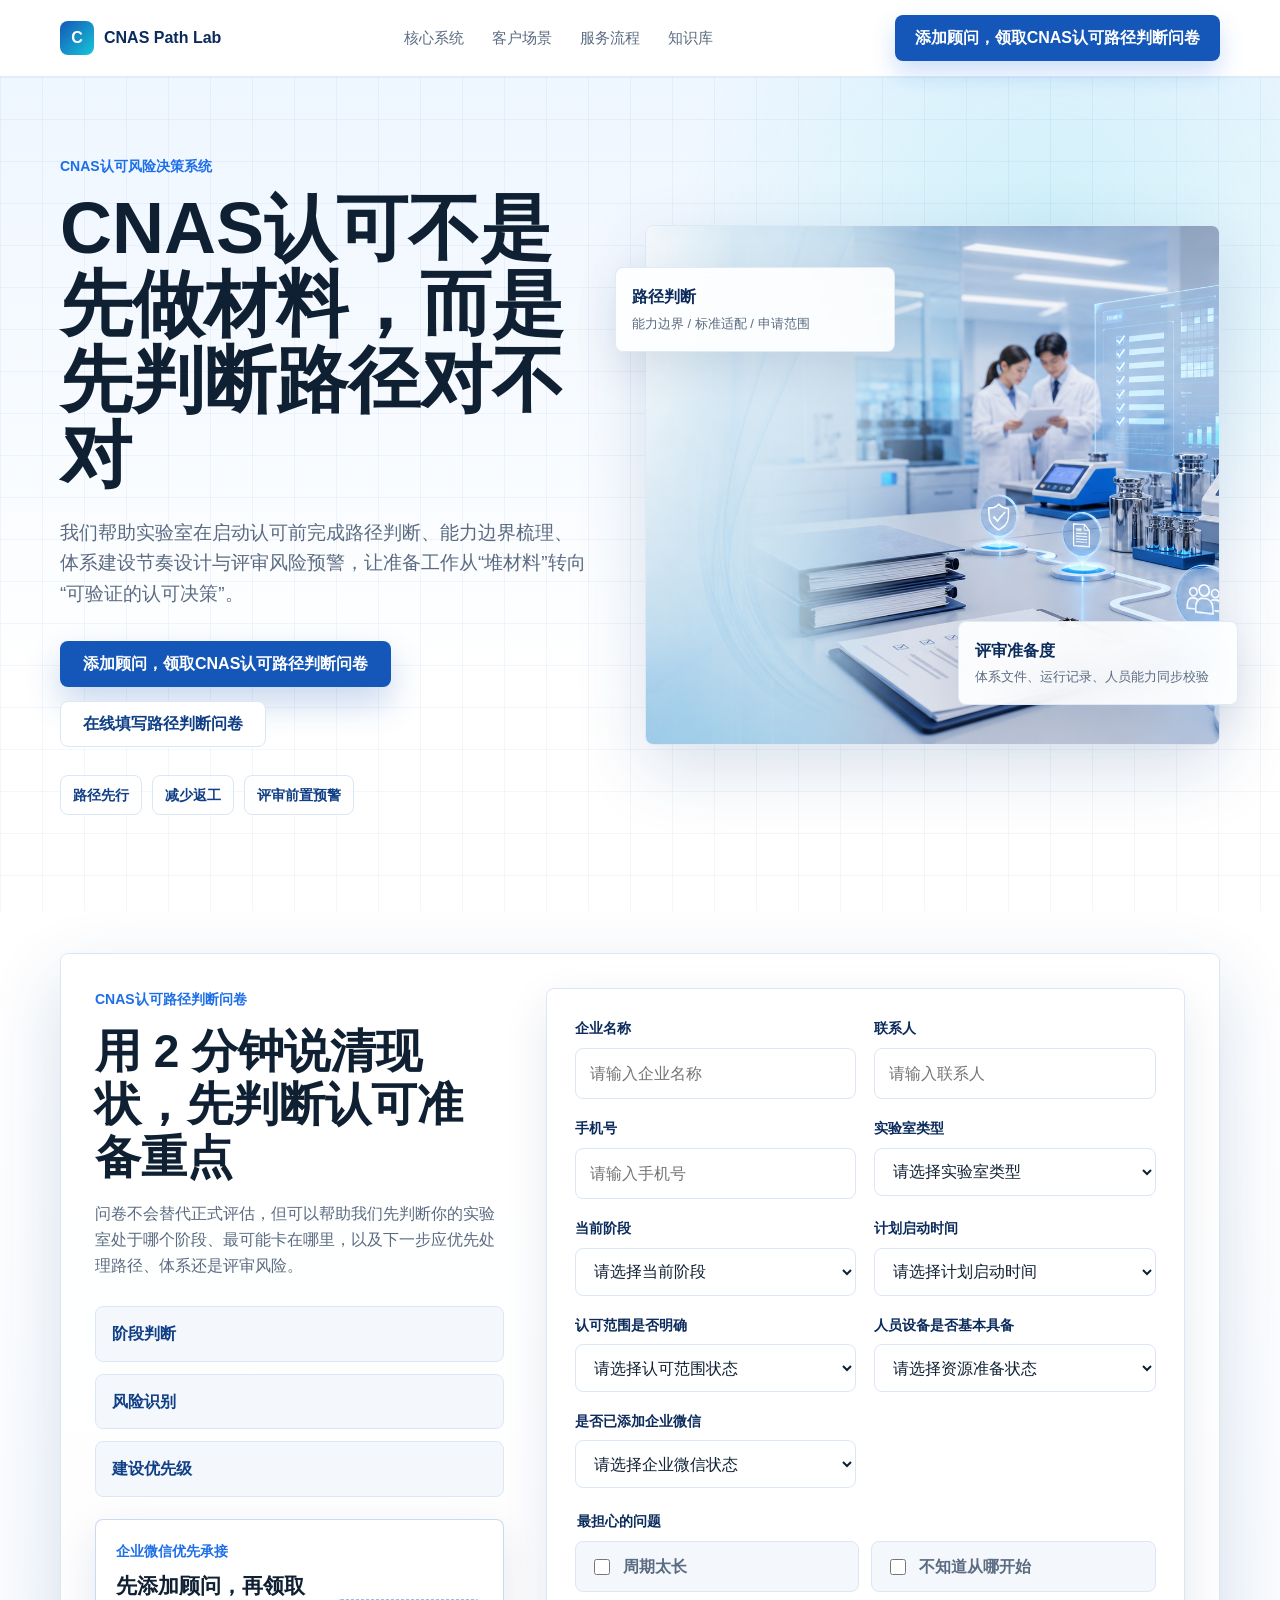
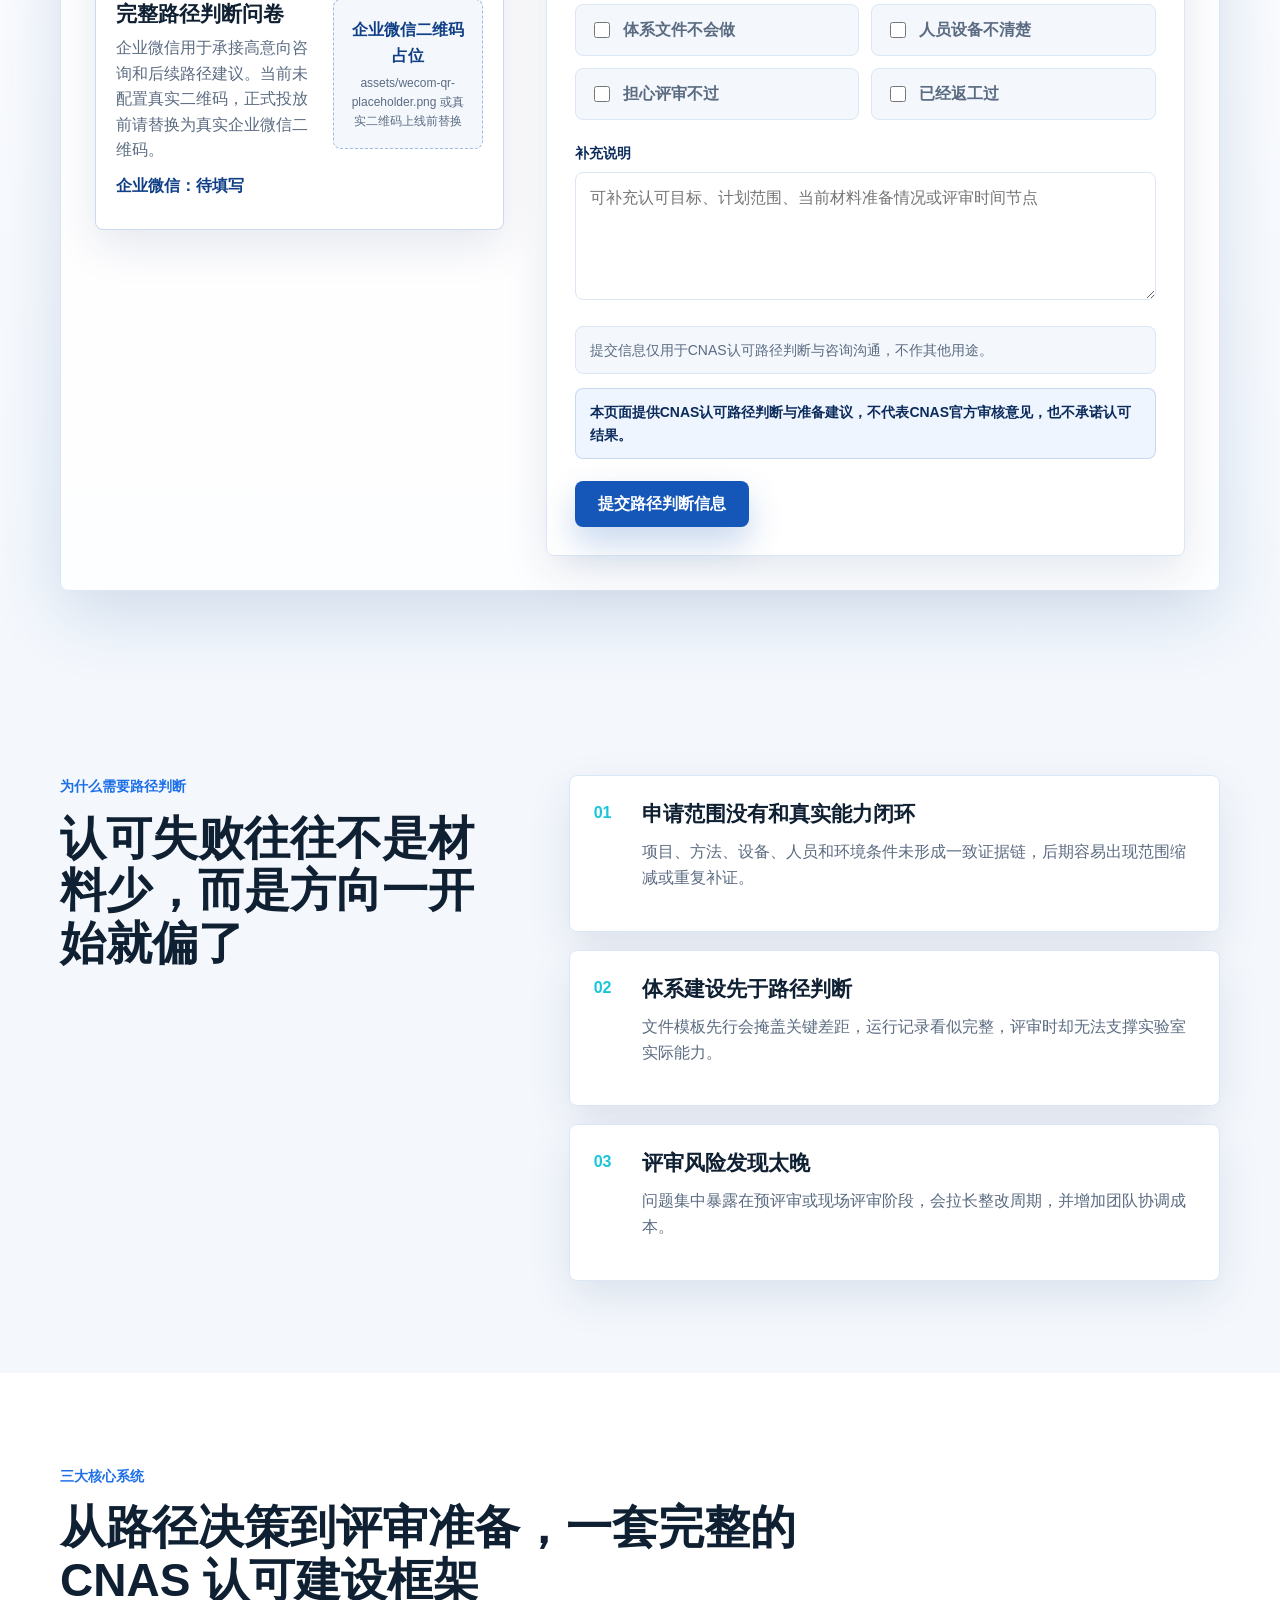
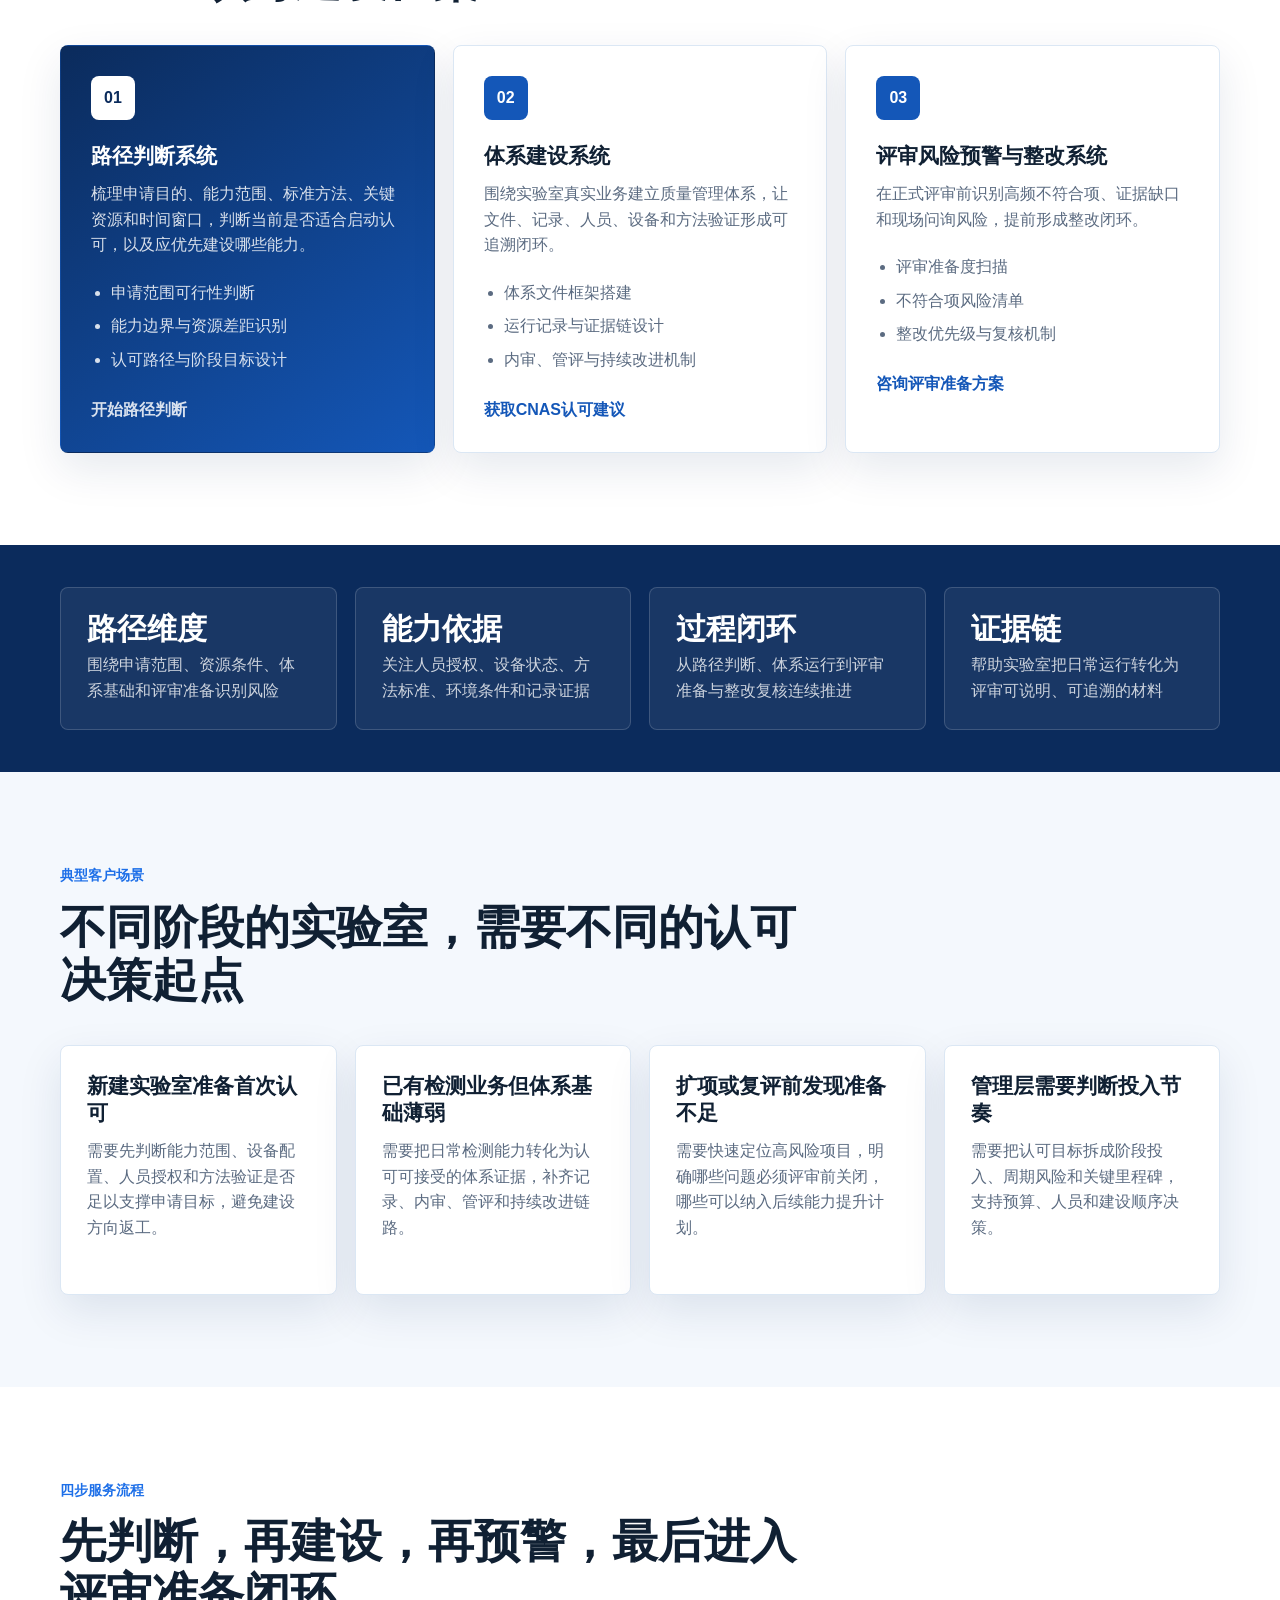
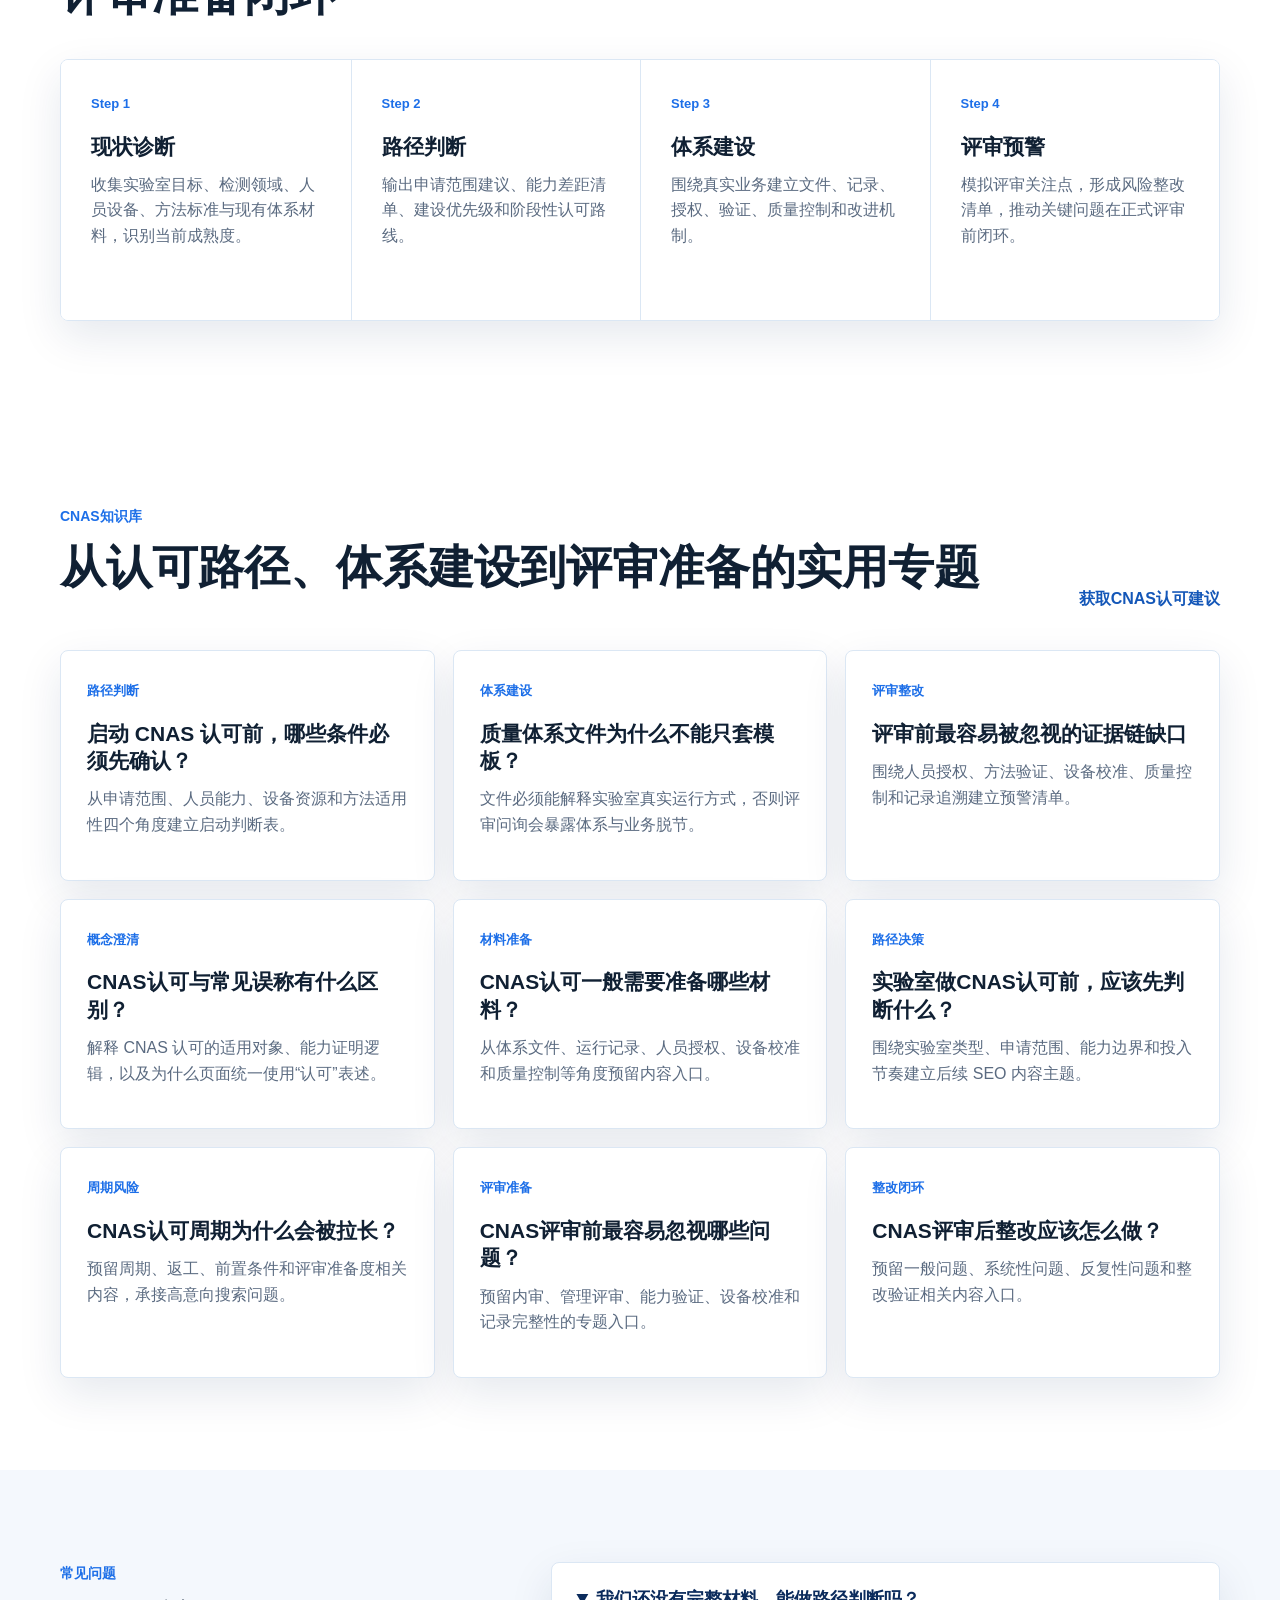
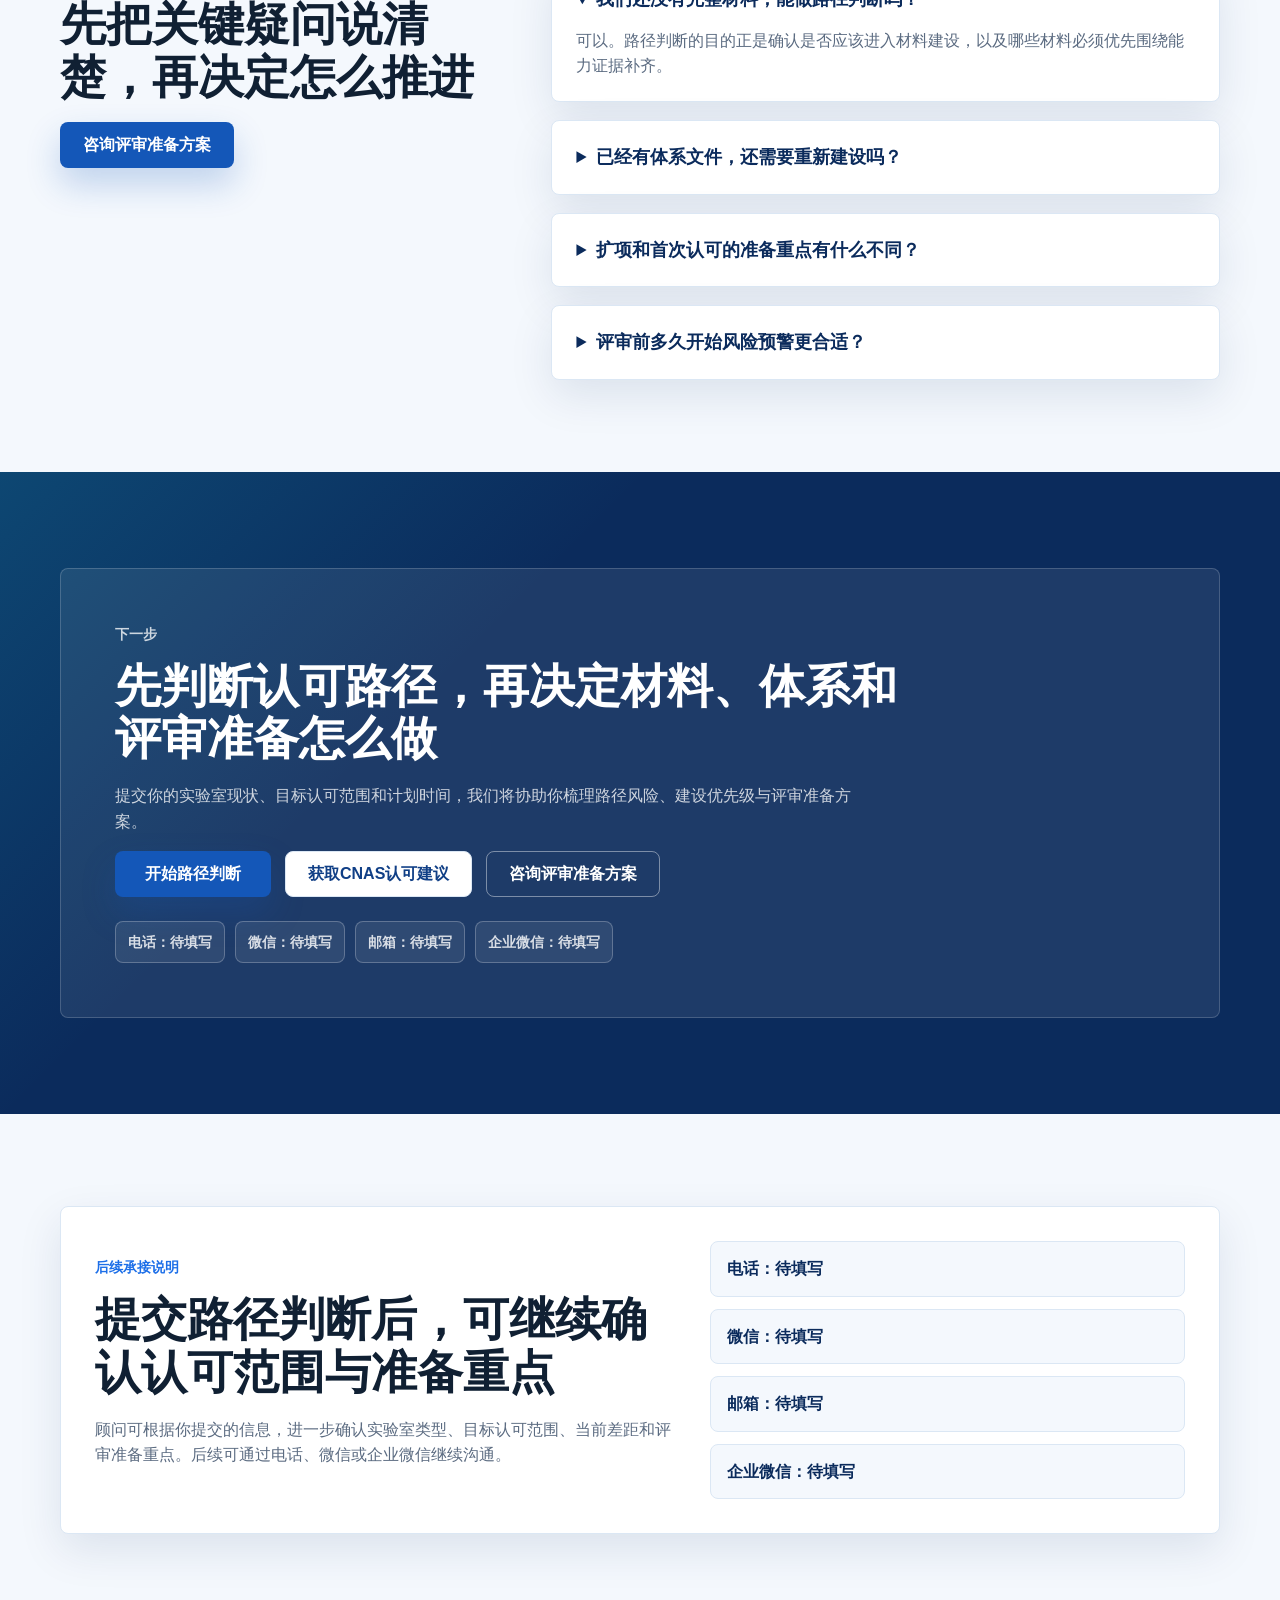
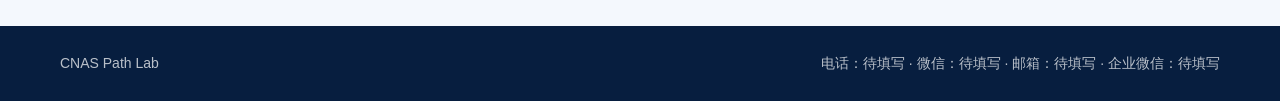
==== commit 2c85de13: "feat: add WeCom-first CNAS growth capture flow" ====
--- a/index.html
+++ b/index.html
@@ -45,7 +45,7 @@
           <a href="#process">服务流程</a>
           <a href="#knowledge">知识库</a>
         </div>
-        <a class="nav-cta" href="#assessment">开始路径判断</a>
+        <a class="nav-cta" href="#wecom-capture">添加顾问，领取CNAS认可路径判断问卷</a>
       </nav>
     </header>
 
@@ -59,8 +59,8 @@
               我们帮助实验室在启动认可前完成路径判断、能力边界梳理、体系建设节奏设计与评审风险预警，让准备工作从“堆材料”转向“可验证的认可决策”。
             </p>
             <div class="hero-actions">
-              <a class="btn btn-primary" href="#assessment">开始路径判断</a>
-              <a class="btn btn-secondary" href="#assessment">获取CNAS认可建议</a>
+              <a class="btn btn-primary" href="#wecom-capture">添加顾问，领取CNAS认可路径判断问卷</a>
+              <a class="btn btn-secondary" href="#assessment">在线填写路径判断问卷</a>
             </div>
             <div class="hero-proof" aria-label="关键价值">
               <span>路径先行</span>
@@ -101,6 +101,20 @@
               <span>风险识别</span>
               <span>建设优先级</span>
             </div>
+            <article class="wecom-card" id="wecom-capture">
+              <div>
+                <p class="eyebrow">企业微信优先承接</p>
+                <h3>先添加顾问，再领取完整路径判断问卷</h3>
+                <p>
+                  企业微信用于承接高意向咨询和后续路径建议。当前未配置真实二维码，正式投放前请替换为真实企业微信二维码。
+                </p>
+                <p class="wecom-contact" id="wecomContactText">企业微信：待填写</p>
+              </div>
+              <div class="wecom-qr" id="wecomQrBox" aria-label="企业微信二维码占位">
+                <span>企业微信二维码占位</span>
+                <small>assets/wecom-qr-placeholder.png 或真实二维码上线前替换</small>
+              </div>
+            </article>
           </div>
 
           <form class="assessment-form" id="pathAssessmentForm">
@@ -152,6 +166,35 @@
                   <option>1个月内</option>
                   <option>3个月内</option>
                   <option>只是先了解</option>
+                </select>
+              </label>
+              <label>
+                <span>认可范围是否明确</span>
+                <select name="scopeClarity" required>
+                  <option value="">请选择认可范围状态</option>
+                  <option>已经明确</option>
+                  <option>大致明确</option>
+                  <option>还不明确</option>
+                  <option>需要顾问协助判断</option>
+                </select>
+              </label>
+              <label>
+                <span>人员设备是否基本具备</span>
+                <select name="resourceReadiness" required>
+                  <option value="">请选择资源准备状态</option>
+                  <option>基本具备</option>
+                  <option>部分具备</option>
+                  <option>明显不足</option>
+                  <option>暂不确定</option>
+                </select>
+              </label>
+              <label>
+                <span>是否已添加企业微信</span>
+                <select name="wecomAdded" required>
+                  <option value="">请选择企业微信状态</option>
+                  <option>已添加</option>
+                  <option>准备添加</option>
+                  <option>暂未添加</option>
                 </select>
               </label>
             </div>
@@ -188,7 +231,14 @@
                 <p class="eyebrow">初步路径判断结果</p>
                 <h3>根据你填写的信息，先给出一个准备重点方向</h3>
               </div>
-            <div class="result-grid">
+              <div class="result-grade" id="resultGradeBox">
+                <span id="resultGrade">-</span>
+                <div>
+                  <strong id="resultGradeTitle">等待生成诊断等级</strong>
+                  <p id="resultGradeDescription">提交问卷后，将根据阶段、范围、资源和风险项生成 A/B/C 初步等级。</p>
+                </div>
+              </div>
+              <div class="result-grid">
                 <section>
                   <span>当前判断</span>
                   <p id="resultCurrent"></p>
@@ -214,7 +264,7 @@
                   <li>获取完整路径建议，进一步梳理准备重点和评审前风险。</li>
                 </ul>
               </div>
-              <a class="btn btn-secondary result-cta" href="#pathAssessmentForm">获取完整CNAS认可路径建议</a>
+              <a class="btn btn-secondary result-cta" href="#wecom-capture">添加顾问，获取完整路径建议</a>
             </article>
           </form>
         </div>
--- a/styles.css
+++ b/styles.css
@@ -421,6 +421,60 @@
   font-weight: 900;
 }
 
+.wecom-card {
+  display: grid;
+  grid-template-columns: 1fr 150px;
+  gap: 18px;
+  align-items: center;
+  margin-top: 22px;
+  padding: 20px;
+  border: 1px solid rgba(20, 87, 184, 0.22);
+  border-radius: 8px;
+  background: var(--white);
+  box-shadow: var(--card-shadow);
+}
+
+.wecom-card h3 {
+  margin-bottom: 8px;
+}
+
+.wecom-card p {
+  margin-bottom: 10px;
+}
+
+.wecom-contact {
+  color: var(--blue-800);
+  font-weight: 900;
+}
+
+.wecom-qr {
+  display: grid;
+  min-height: 150px;
+  place-items: center;
+  padding: 14px;
+  border: 1px dashed rgba(20, 87, 184, 0.38);
+  border-radius: 8px;
+  color: var(--blue-800);
+  background: var(--soft);
+  text-align: center;
+}
+
+.wecom-qr img {
+  width: 100%;
+  aspect-ratio: 1;
+  object-fit: cover;
+  border-radius: 6px;
+}
+
+.wecom-qr span {
+  font-weight: 900;
+}
+
+.wecom-qr small {
+  color: var(--muted);
+  font-size: 12px;
+}
+
 .assessment-form {
   display: grid;
   gap: 22px;
@@ -541,6 +595,40 @@
   margin-bottom: 0;
 }
 
+.result-grade {
+  display: grid;
+  grid-template-columns: 74px 1fr;
+  gap: 16px;
+  align-items: center;
+  padding: 18px;
+  border: 1px solid rgba(20, 87, 184, 0.22);
+  border-radius: 8px;
+  background: rgba(255, 255, 255, 0.88);
+}
+
+.result-grade > span {
+  display: grid;
+  width: 64px;
+  height: 64px;
+  place-items: center;
+  border-radius: 8px;
+  color: var(--white);
+  background: var(--blue-700);
+  font-size: 34px;
+  font-weight: 900;
+  line-height: 1;
+}
+
+.result-grade strong {
+  display: block;
+  color: var(--blue-900);
+  font-size: 18px;
+}
+
+.result-grade p {
+  margin: 6px 0 0;
+}
+
 .result-grid {
   display: grid;
   grid-template-columns: repeat(2, 1fr);
@@ -891,6 +979,10 @@
 
   .assessment-copy {
     position: static;
+  }
+
+  .wecom-card {
+    grid-template-columns: 1fr;
   }
 
   .hero-visual {
@@ -995,6 +1087,10 @@
     padding: 18px;
   }
 
+  .result-grade {
+    grid-template-columns: 1fr;
+  }
+
   .result-grid section {
     min-height: auto;
   }
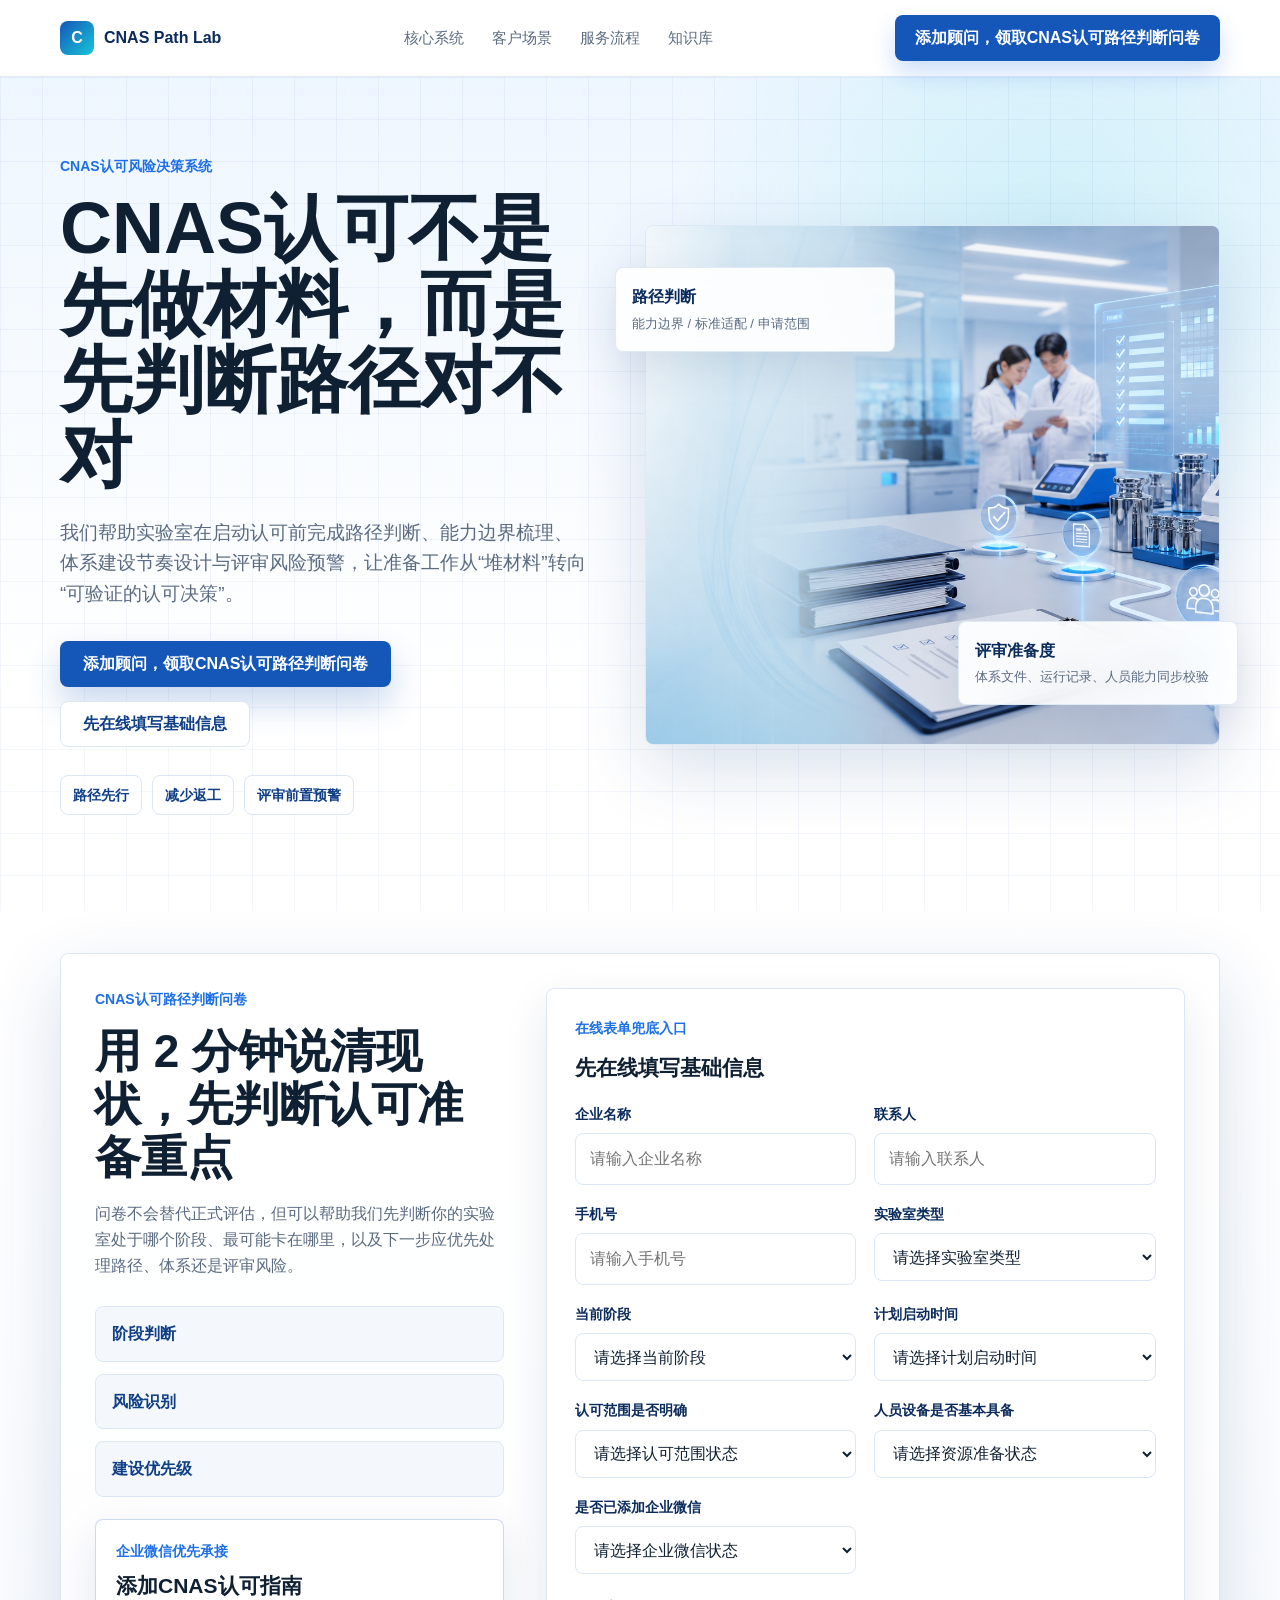
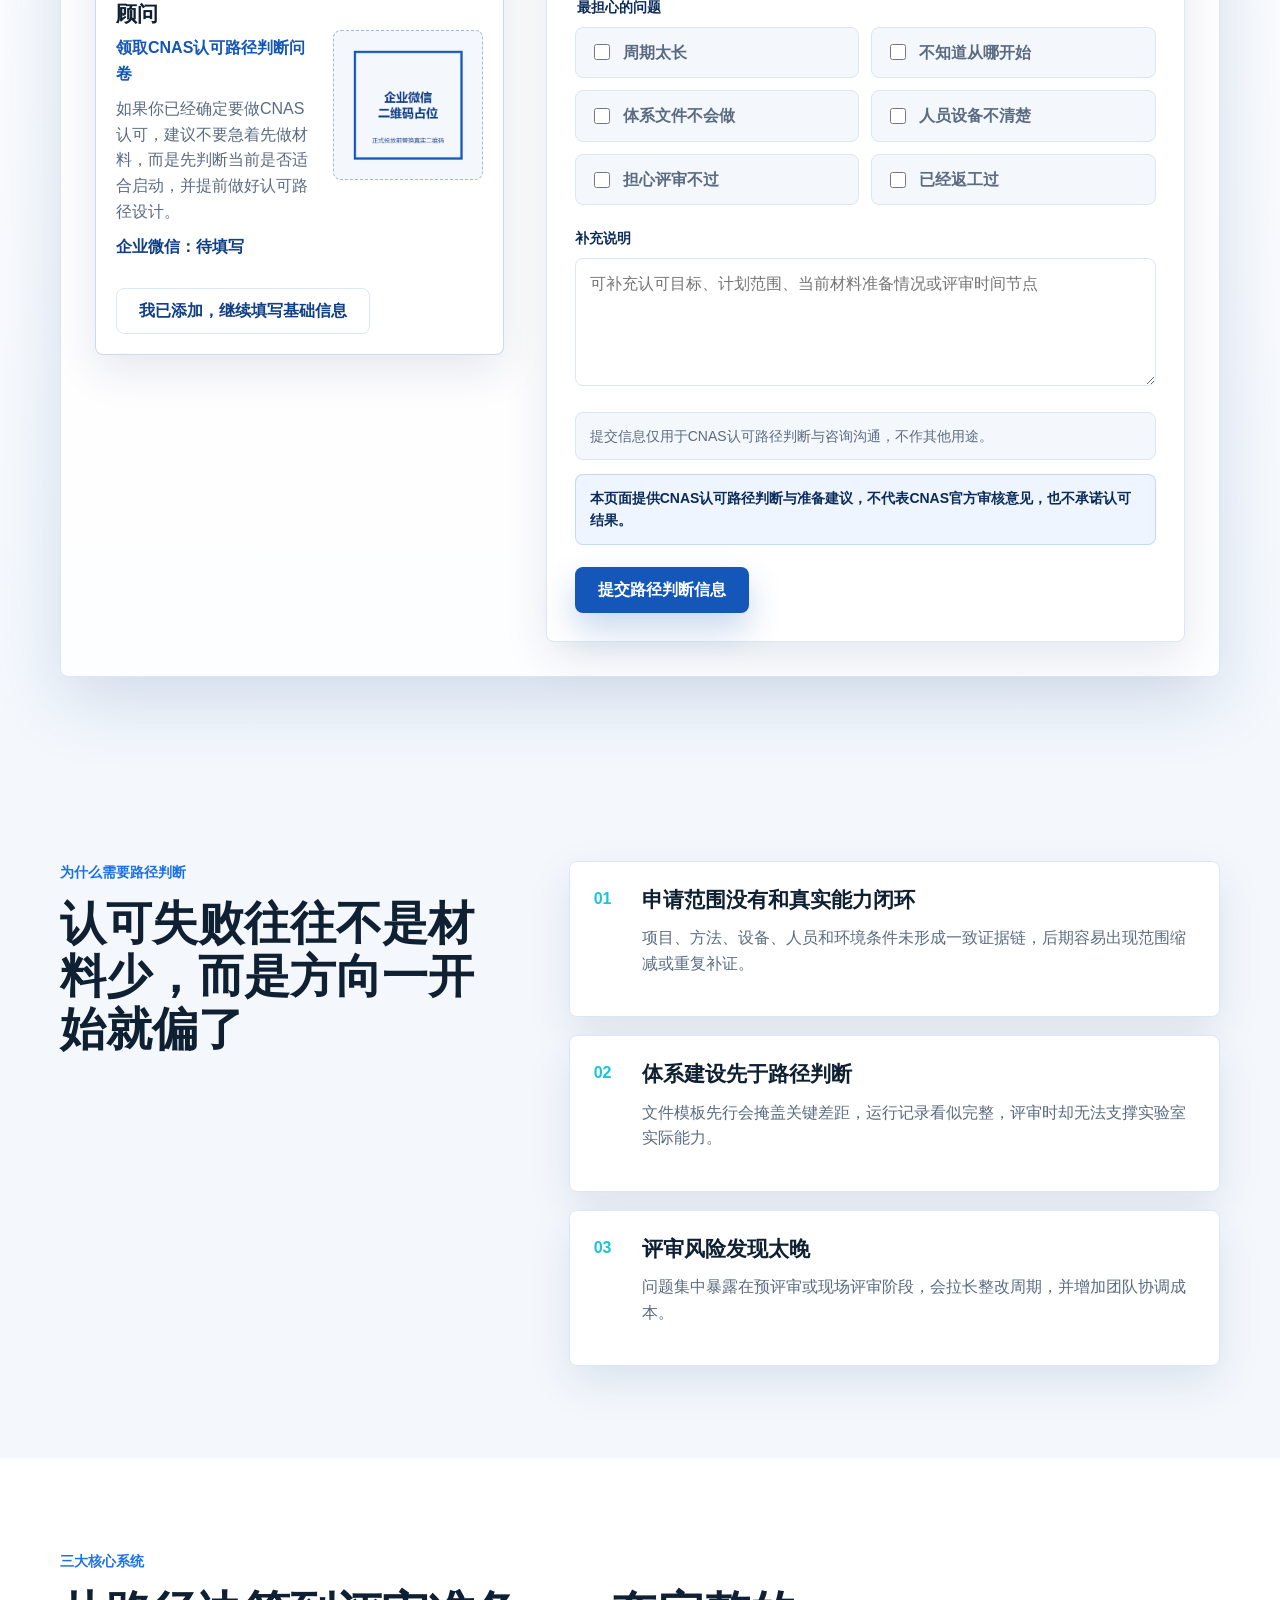
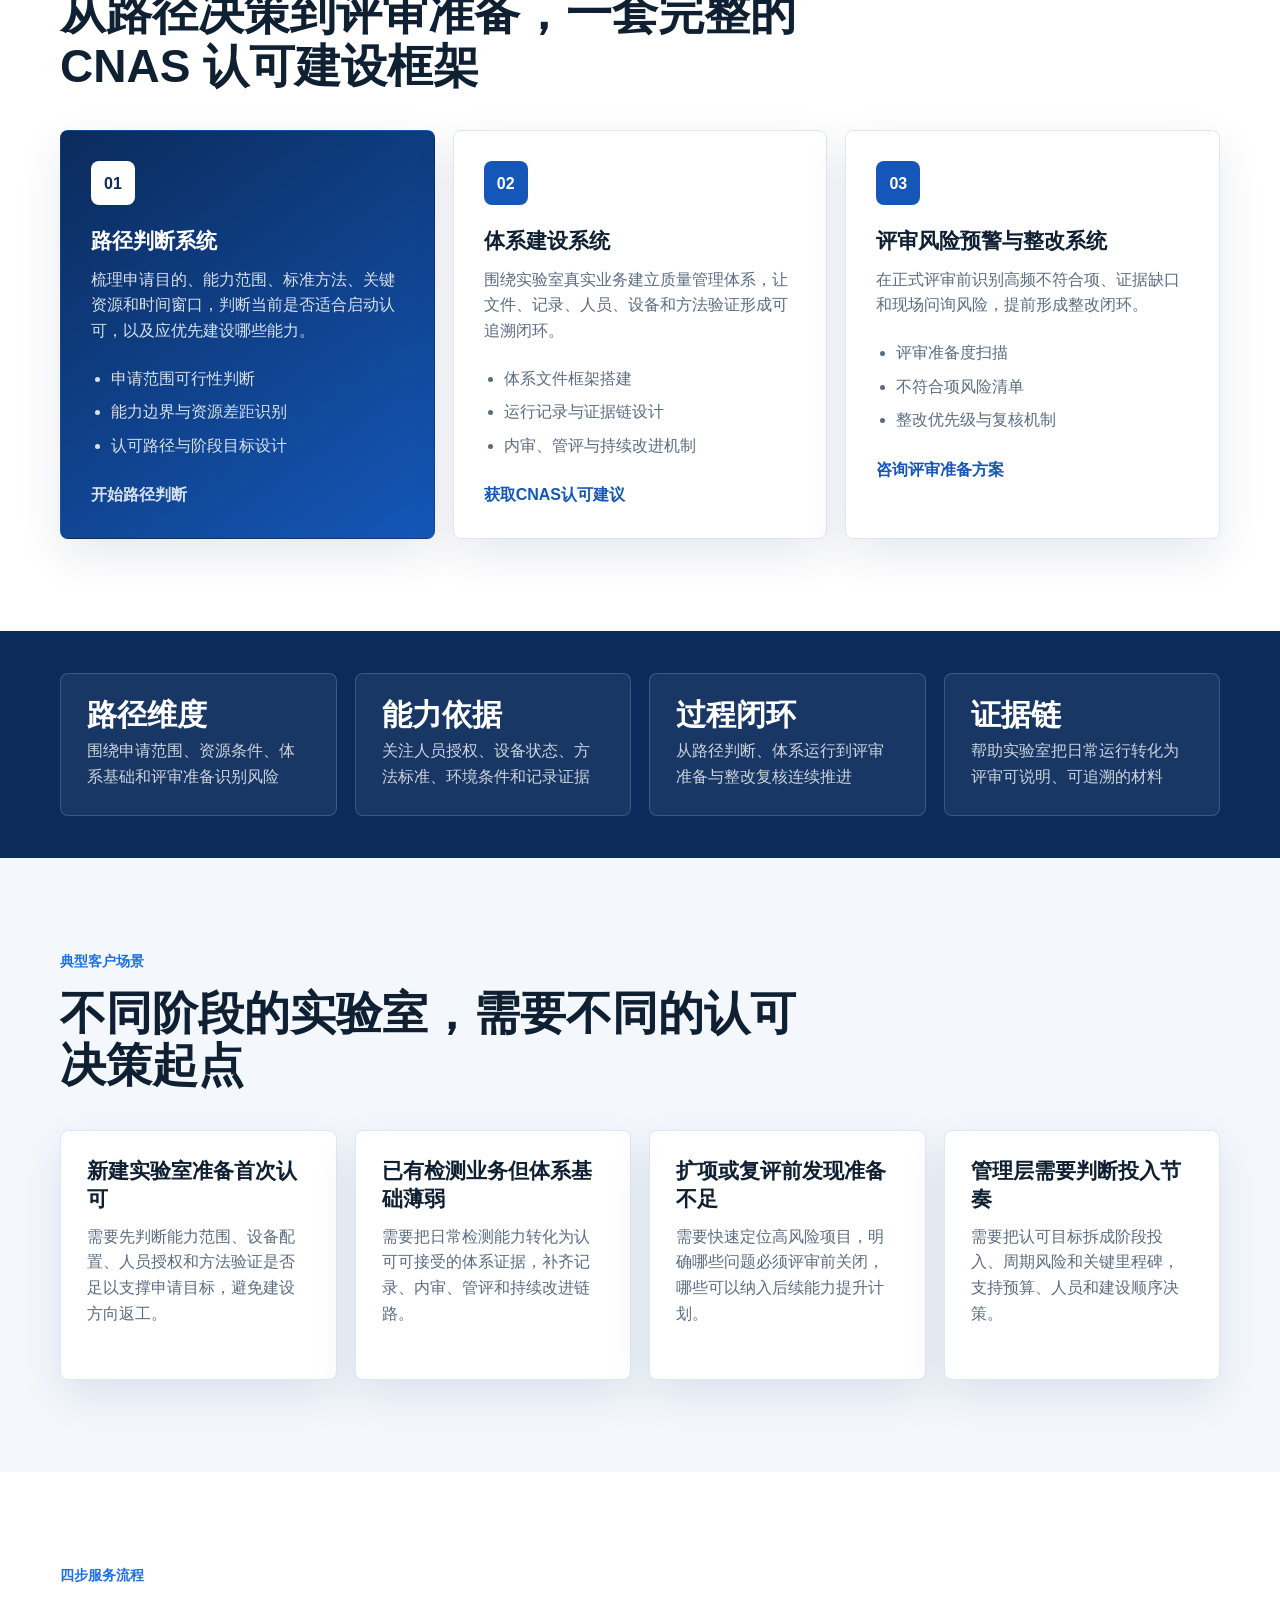
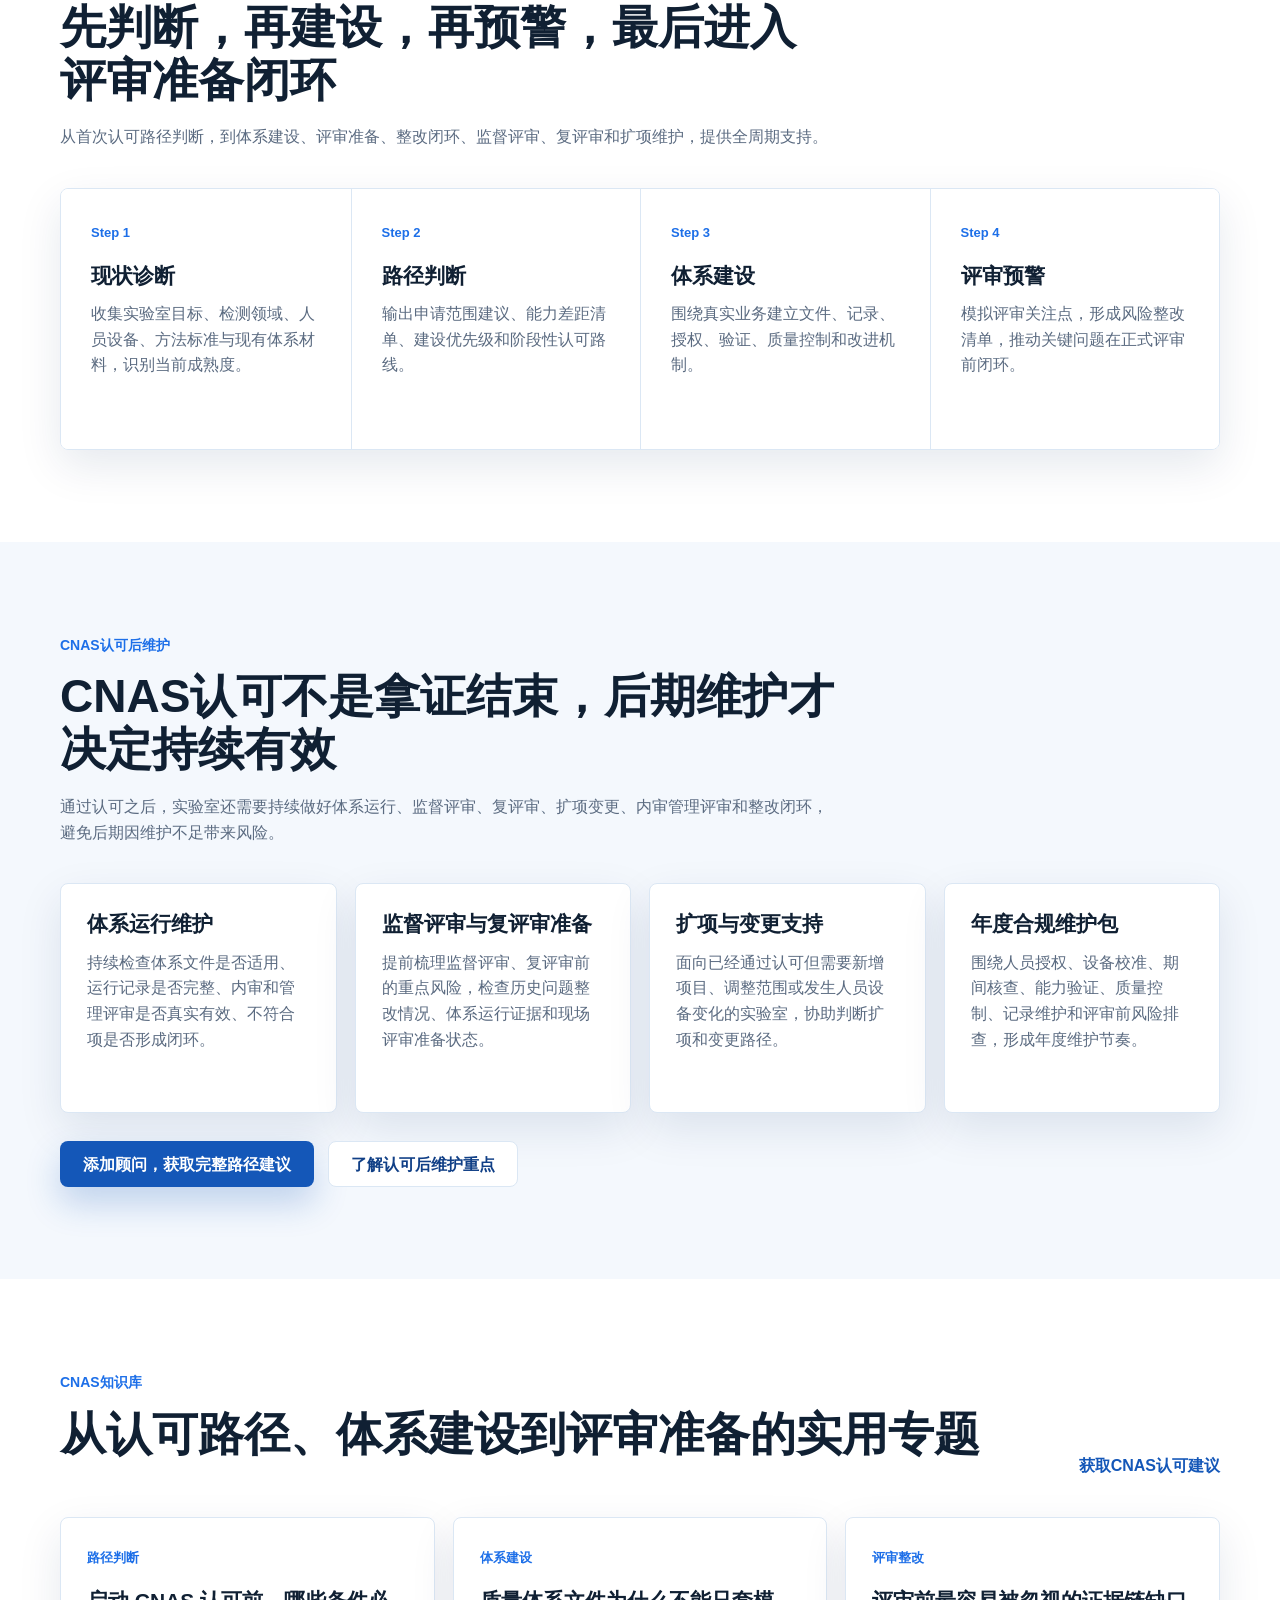
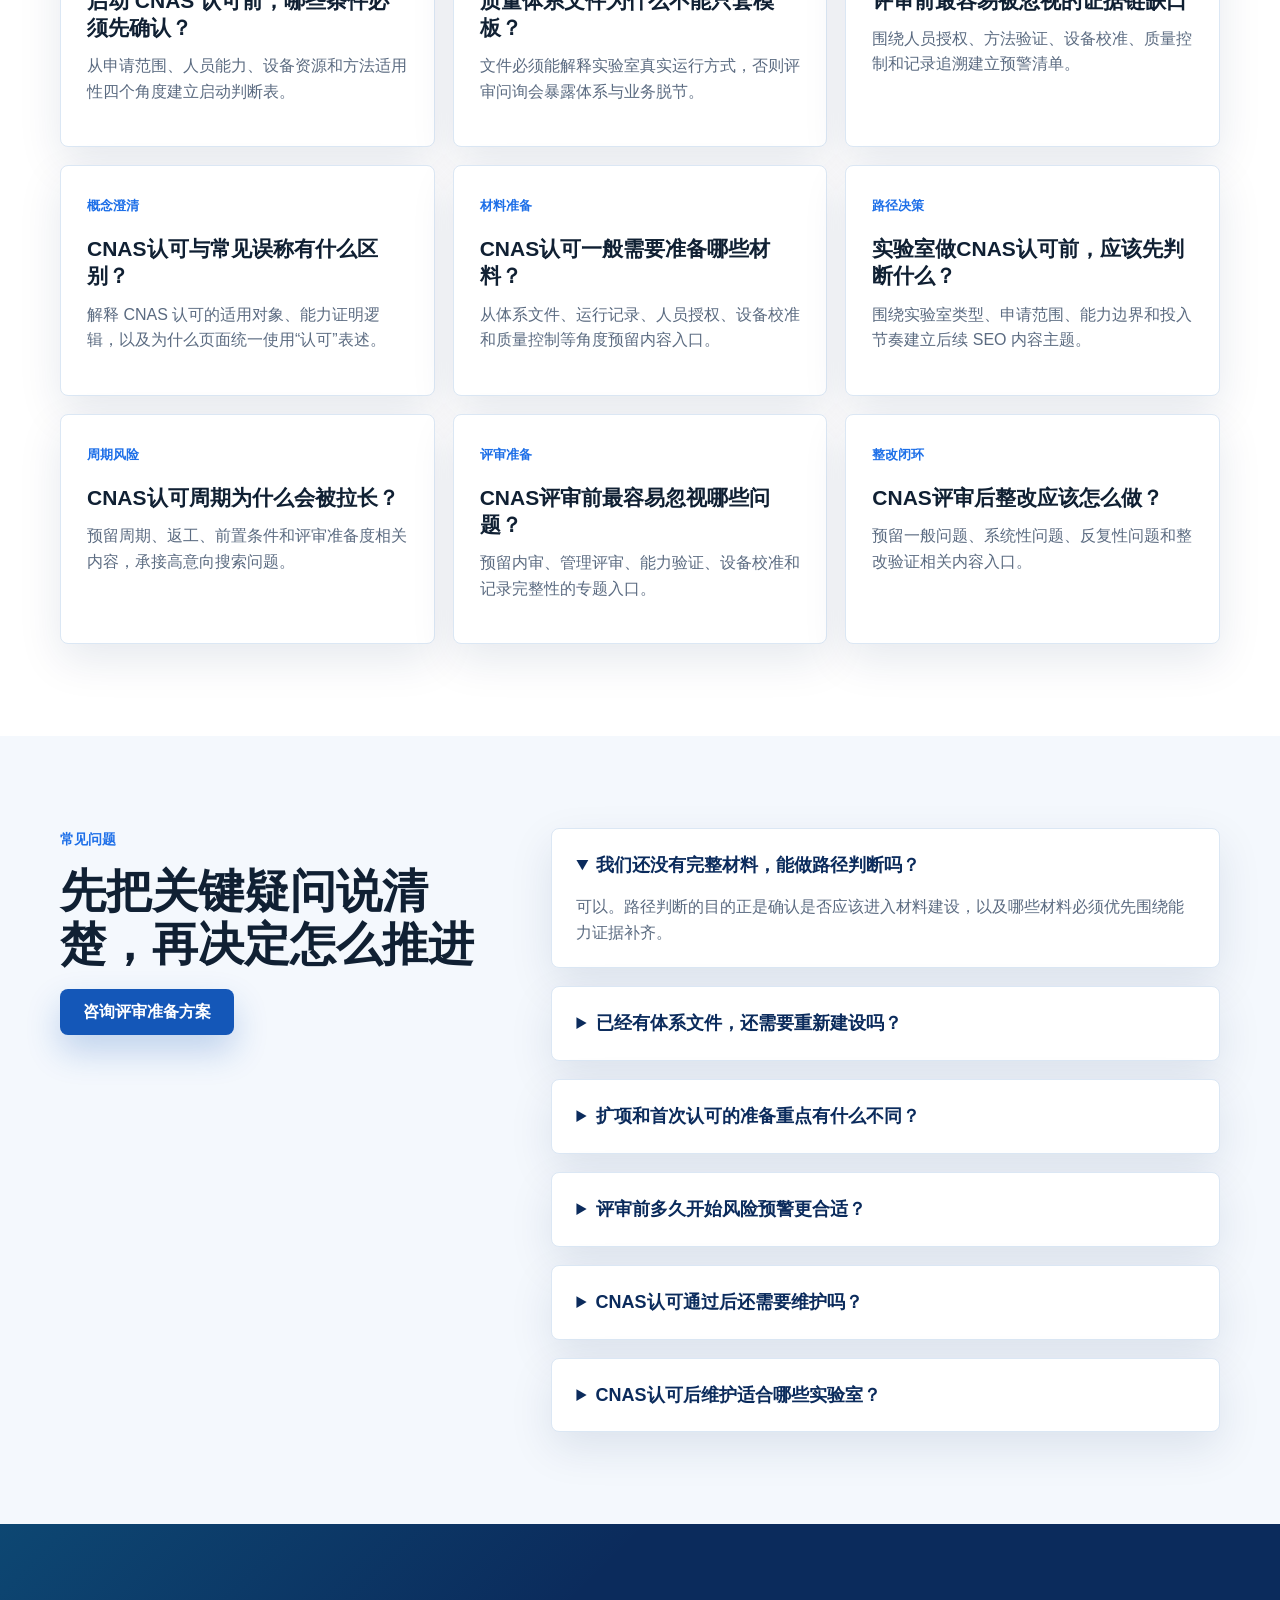
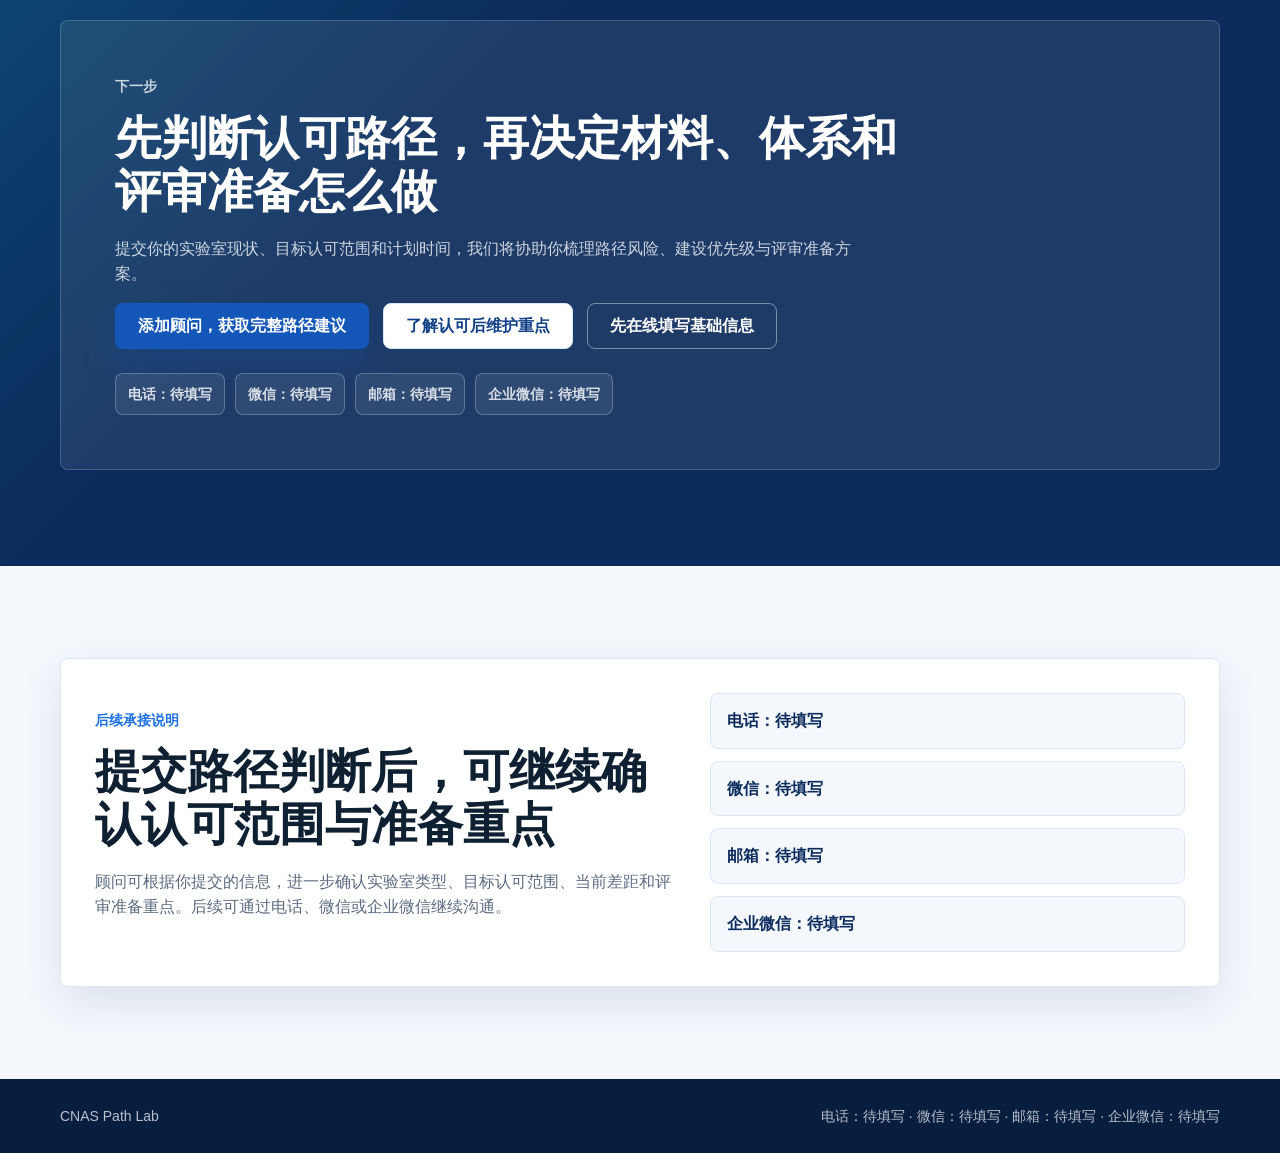
==== commit cd640e7d: "feat: add WeCom-first flow and CNAS maintenance section" ====
--- a/index.html
+++ b/index.html
@@ -60,7 +60,7 @@
             </p>
             <div class="hero-actions">
               <a class="btn btn-primary" href="#wecom-capture">添加顾问，领取CNAS认可路径判断问卷</a>
-              <a class="btn btn-secondary" href="#assessment">在线填写路径判断问卷</a>
+              <a class="btn btn-secondary" href="#assessment">先在线填写基础信息</a>
             </div>
             <div class="hero-proof" aria-label="关键价值">
               <span>路径先行</span>
@@ -104,20 +104,26 @@
             <article class="wecom-card" id="wecom-capture">
               <div>
                 <p class="eyebrow">企业微信优先承接</p>
-                <h3>先添加顾问，再领取完整路径判断问卷</h3>
+                <h3>添加CNAS认可指南顾问</h3>
+                <p class="wecom-subtitle">领取CNAS认可路径判断问卷</p>
                 <p>
-                  企业微信用于承接高意向咨询和后续路径建议。当前未配置真实二维码，正式投放前请替换为真实企业微信二维码。
+                  如果你已经确定要做CNAS认可，建议不要急着先做材料，而是先判断当前是否适合启动，并提前做好认可路径设计。
                 </p>
                 <p class="wecom-contact" id="wecomContactText">企业微信：待填写</p>
               </div>
               <div class="wecom-qr" id="wecomQrBox" aria-label="企业微信二维码占位">
-                <span>企业微信二维码占位</span>
-                <small>assets/wecom-qr-placeholder.png 或真实二维码上线前替换</small>
+                <img src="./assets/wecom-qr-placeholder.png" alt="企业微信二维码占位图" />
+                <small>真实二维码上线前替换</small>
               </div>
+              <a class="btn btn-secondary wecom-confirm" href="#assessment">我已添加，继续填写基础信息</a>
             </article>
           </div>
 
           <form class="assessment-form" id="pathAssessmentForm">
+            <div class="form-heading">
+              <p class="eyebrow">在线表单兜底入口</p>
+              <h3>先在线填写基础信息</h3>
+            </div>
             <div class="form-grid">
               <label>
                 <span>企业名称</span>
@@ -172,10 +178,9 @@
                 <span>认可范围是否明确</span>
                 <select name="scopeClarity" required>
                   <option value="">请选择认可范围状态</option>
-                  <option>已经明确</option>
+                  <option>已明确</option>
                   <option>大致明确</option>
-                  <option>还不明确</option>
-                  <option>需要顾问协助判断</option>
+                  <option>还不清楚</option>
                 </select>
               </label>
               <label>
@@ -184,17 +189,16 @@
                   <option value="">请选择资源准备状态</option>
                   <option>基本具备</option>
                   <option>部分具备</option>
+                  <option>不确定</option>
                   <option>明显不足</option>
-                  <option>暂不确定</option>
                 </select>
               </label>
               <label>
                 <span>是否已添加企业微信</span>
                 <select name="wecomAdded" required>
                   <option value="">请选择企业微信状态</option>
-                  <option>已添加</option>
-                  <option>准备添加</option>
-                  <option>暂未添加</option>
+                  <option>是</option>
+                  <option>否</option>
                 </select>
               </label>
             </div>
@@ -408,6 +412,7 @@
           <div class="section-heading">
             <p class="eyebrow">四步服务流程</p>
             <h2>先判断，再建设，再预警，最后进入评审准备闭环</h2>
+            <p>从首次认可路径判断，到体系建设、评审准备、整改闭环、监督评审、复评审和扩项维护，提供全周期支持。</p>
           </div>
           <div class="process-line">
             <article>
@@ -434,7 +439,44 @@
         </div>
       </section>
 
-      <!-- ========== 第七部分：知识库 ==========
+      <!-- ========== 第七部分：认可后维护 ==========
+        为什么这样做：维护内容放在中后段，补齐全周期表达，但不抢首屏路径判断主线。
+      -->
+      <section class="section maintenance-section" id="maintenance">
+        <div class="shell">
+          <div class="section-heading">
+            <p class="eyebrow">CNAS认可后维护</p>
+            <h2>CNAS认可不是拿证结束，后期维护才决定持续有效</h2>
+            <p>
+              通过认可之后，实验室还需要持续做好体系运行、监督评审、复评审、扩项变更、内审管理评审和整改闭环，避免后期因维护不足带来风险。
+            </p>
+          </div>
+          <div class="maintenance-grid">
+            <article>
+              <h3>体系运行维护</h3>
+              <p>持续检查体系文件是否适用、运行记录是否完整、内审和管理评审是否真实有效、不符合项是否形成闭环。</p>
+            </article>
+            <article>
+              <h3>监督评审与复评审准备</h3>
+              <p>提前梳理监督评审、复评审前的重点风险，检查历史问题整改情况、体系运行证据和现场评审准备状态。</p>
+            </article>
+            <article>
+              <h3>扩项与变更支持</h3>
+              <p>面向已经通过认可但需要新增项目、调整范围或发生人员设备变化的实验室，协助判断扩项和变更路径。</p>
+            </article>
+            <article>
+              <h3>年度合规维护包</h3>
+              <p>围绕人员授权、设备校准、期间核查、能力验证、质量控制、记录维护和评审前风险排查，形成年度维护节奏。</p>
+            </article>
+          </div>
+          <div class="maintenance-actions">
+            <a class="btn btn-primary" href="#wecom-capture">添加顾问，获取完整路径建议</a>
+            <a class="btn btn-secondary" href="#maintenance">了解认可后维护重点</a>
+          </div>
+        </div>
+      </section>
+
+      <!-- ========== 第八部分：知识库 ==========
         为什么这样做：知识库承接中低意向用户，让首页不仅促咨询，也能提供继续了解的内容入口。
       -->
       <section class="section knowledge-section" id="knowledge">
@@ -496,7 +538,7 @@
         </div>
       </section>
 
-      <!-- ========== 第八部分：常见问题 ==========
+      <!-- ========== 第九部分：常见问题 ==========
         为什么这样做：FAQ 处理咨询前阻力，把“是否现在开始”“是否必须全套建设”等疑虑前置回答。
       -->
       <section class="section faq-section" id="faq">
@@ -523,11 +565,19 @@
               <summary>评审前多久开始风险预警更合适？</summary>
               <p>越早越好。若已经接近评审窗口，应优先扫描高风险不符合项和关键证据缺口，先保证评审准备度。</p>
             </details>
-          </div>
-        </div>
-      </section>
-
-      <!-- ========== 第九部分：底部咨询转化 ==========
+            <details>
+              <summary>CNAS认可通过后还需要维护吗？</summary>
+              <p>需要。CNAS认可不是拿证结束，实验室后续仍需持续做好体系运行、人员设备管理、内审、管理评审、能力验证、监督评审、复评审和整改闭环等工作。</p>
+            </details>
+            <details>
+              <summary>CNAS认可后维护适合哪些实验室？</summary>
+              <p>适合已经通过CNAS认可、准备监督评审或复评审、计划扩项变更、体系运行记录不够稳定，或曾经出现整改问题的实验室。</p>
+            </details>
+          </div>
+        </div>
+      </section>
+
+      <!-- ========== 第十部分：底部咨询转化 ==========
         为什么这样做：末屏把用户重新带回路径判断，用明确结果承诺促成咨询动作。
       -->
       <section class="final-cta" id="consult">
@@ -538,9 +588,9 @@
             提交你的实验室现状、目标认可范围和计划时间，我们将协助你梳理路径风险、建设优先级与评审准备方案。
           </p>
           <div class="hero-actions">
-            <a class="btn btn-primary" href="#assessment">开始路径判断</a>
-            <a class="btn btn-secondary" href="#assessment">获取CNAS认可建议</a>
-            <a class="btn btn-ghost" href="#assessment">咨询评审准备方案</a>
+            <a class="btn btn-primary" href="#wecom-capture">添加顾问，获取完整路径建议</a>
+            <a class="btn btn-secondary" href="#maintenance">了解认可后维护重点</a>
+            <a class="btn btn-ghost" href="#assessment">先在线填写基础信息</a>
           </div>
           <div class="contact-placeholders" aria-label="联系方式占位">
             <span>电话：待填写</span>
--- a/styles.css
+++ b/styles.css
@@ -438,6 +438,12 @@
   margin-bottom: 8px;
 }
 
+.wecom-subtitle {
+  margin-bottom: 10px;
+  color: var(--blue-700);
+  font-weight: 900;
+}
+
 .wecom-card p {
   margin-bottom: 10px;
 }
@@ -473,6 +479,15 @@
 .wecom-qr small {
   color: var(--muted);
   font-size: 12px;
+}
+
+.wecom-confirm {
+  grid-column: 1 / -1;
+  justify-self: start;
+}
+
+.form-heading h3 {
+  margin-bottom: 0;
 }
 
 .assessment-form {
@@ -852,6 +867,32 @@
   font-weight: 900;
 }
 
+.maintenance-section {
+  background: var(--soft);
+}
+
+.maintenance-grid {
+  display: grid;
+  grid-template-columns: repeat(4, 1fr);
+  gap: 18px;
+}
+
+.maintenance-grid article {
+  min-height: 230px;
+  padding: 26px;
+  border: 1px solid var(--line);
+  border-radius: 8px;
+  background: var(--white);
+  box-shadow: var(--card-shadow);
+}
+
+.maintenance-actions {
+  display: flex;
+  flex-wrap: wrap;
+  gap: 14px;
+  margin-top: 28px;
+}
+
 .knowledge-grid {
   grid-template-columns: repeat(3, 1fr);
 }
@@ -1005,6 +1046,7 @@
   .scenario-grid,
   .process-line,
   .knowledge-grid,
+  .maintenance-grid,
   .metrics-grid,
   .form-grid,
   .choice-grid,
@@ -1074,6 +1116,7 @@
   .scenario-grid,
   .process-line,
   .knowledge-grid,
+  .maintenance-grid,
   .metrics-grid,
   .form-grid,
   .choice-grid,
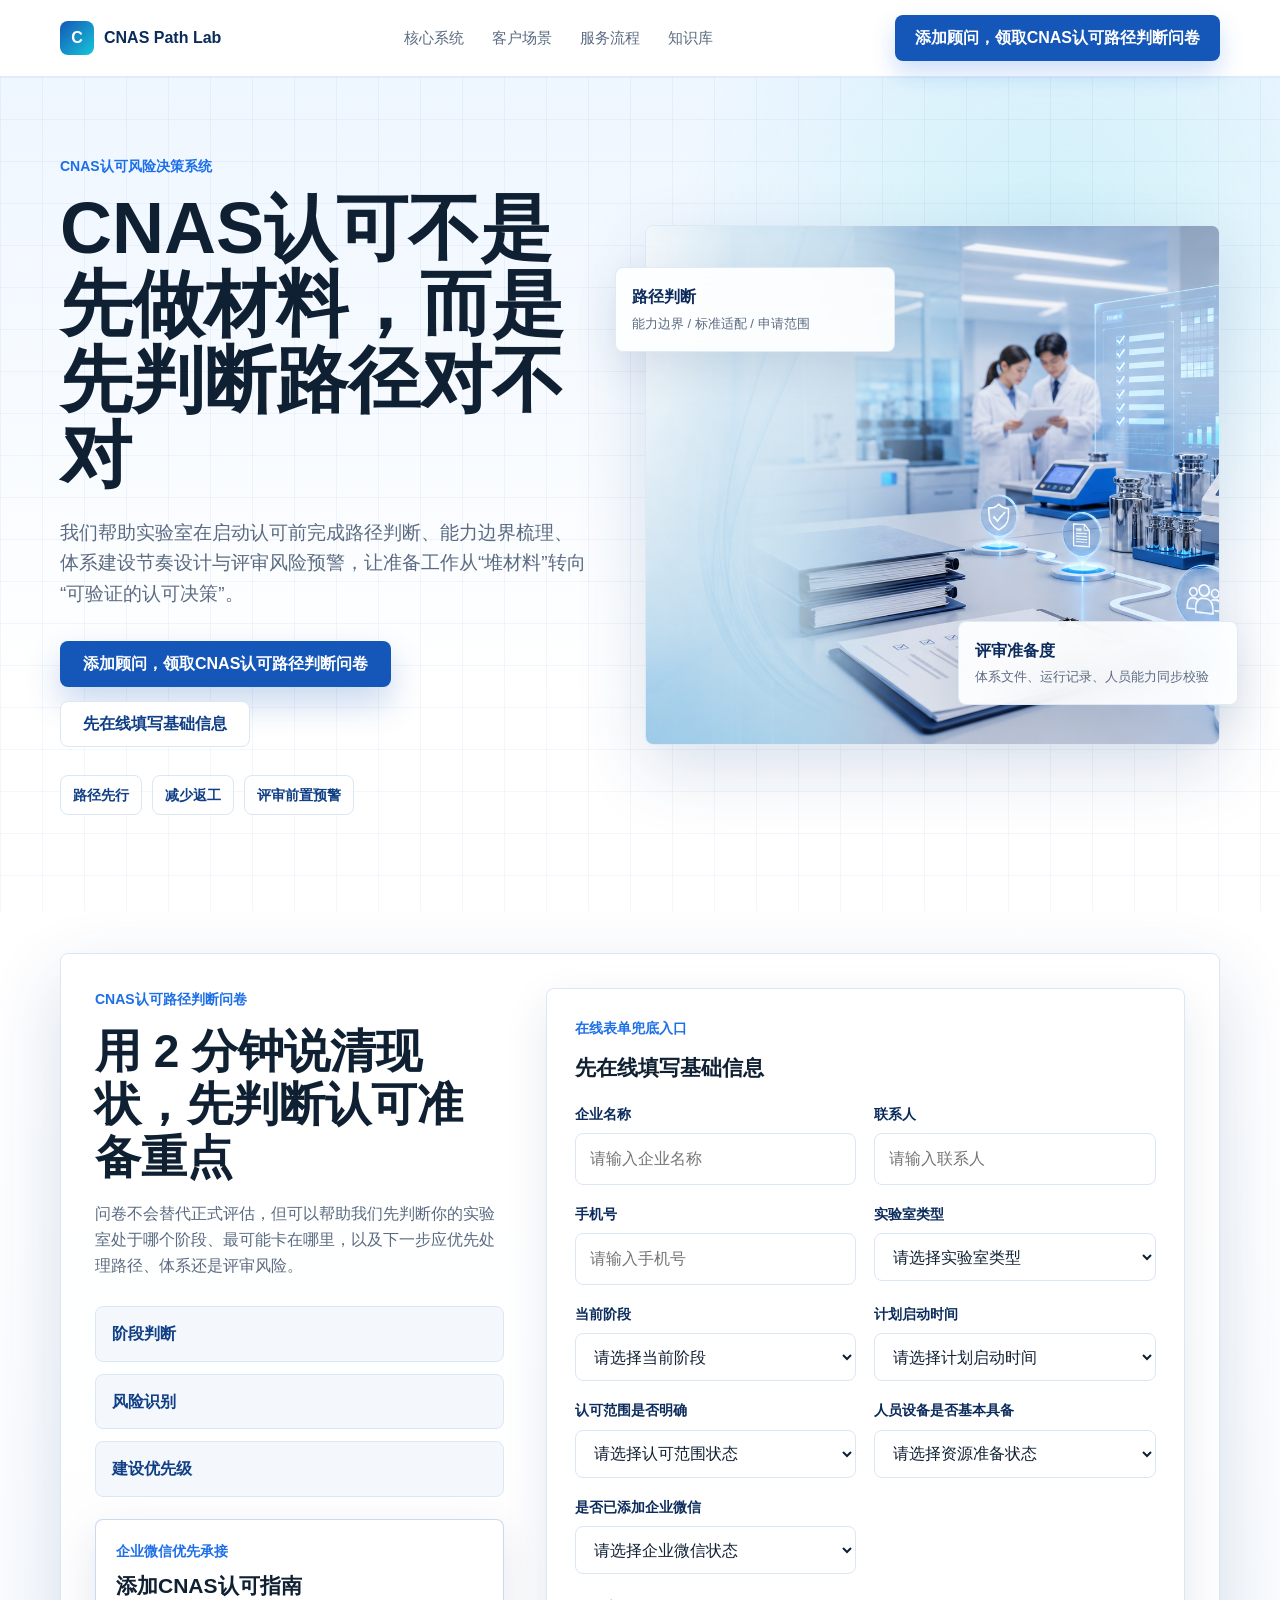
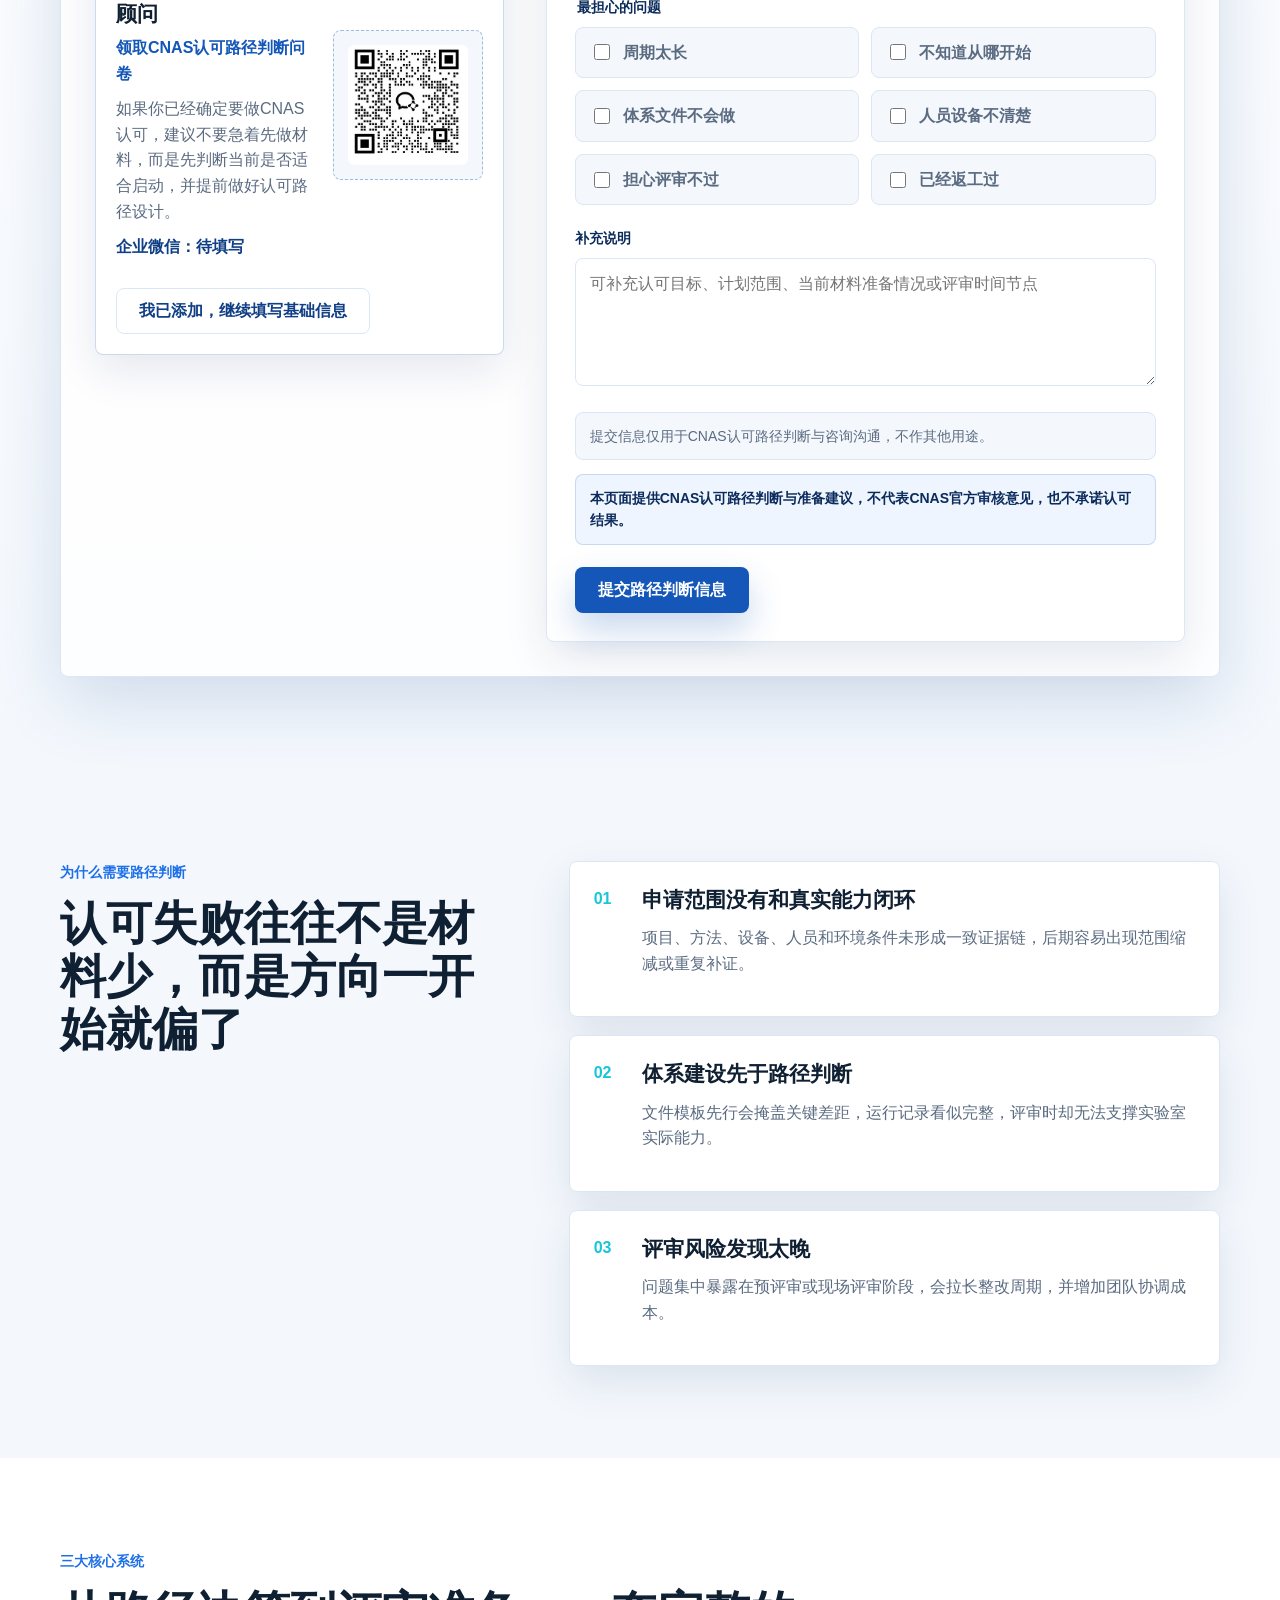
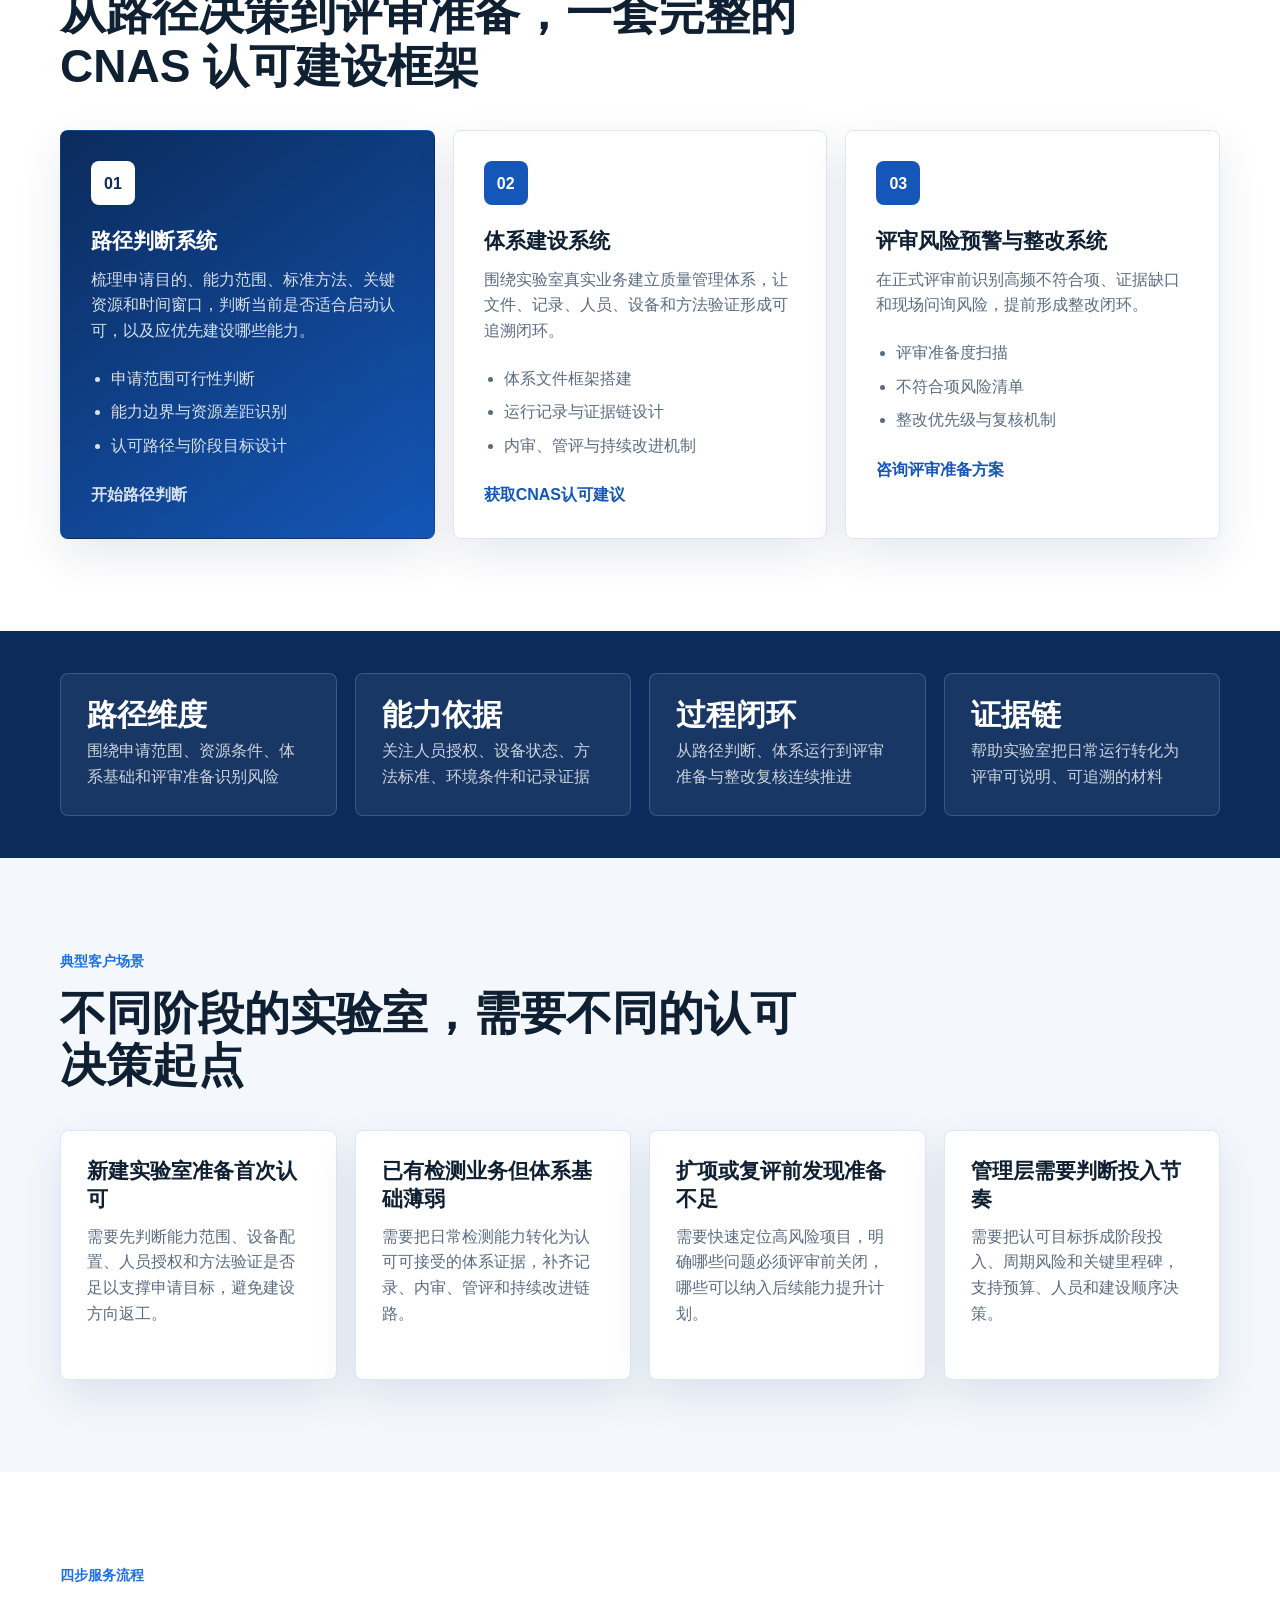
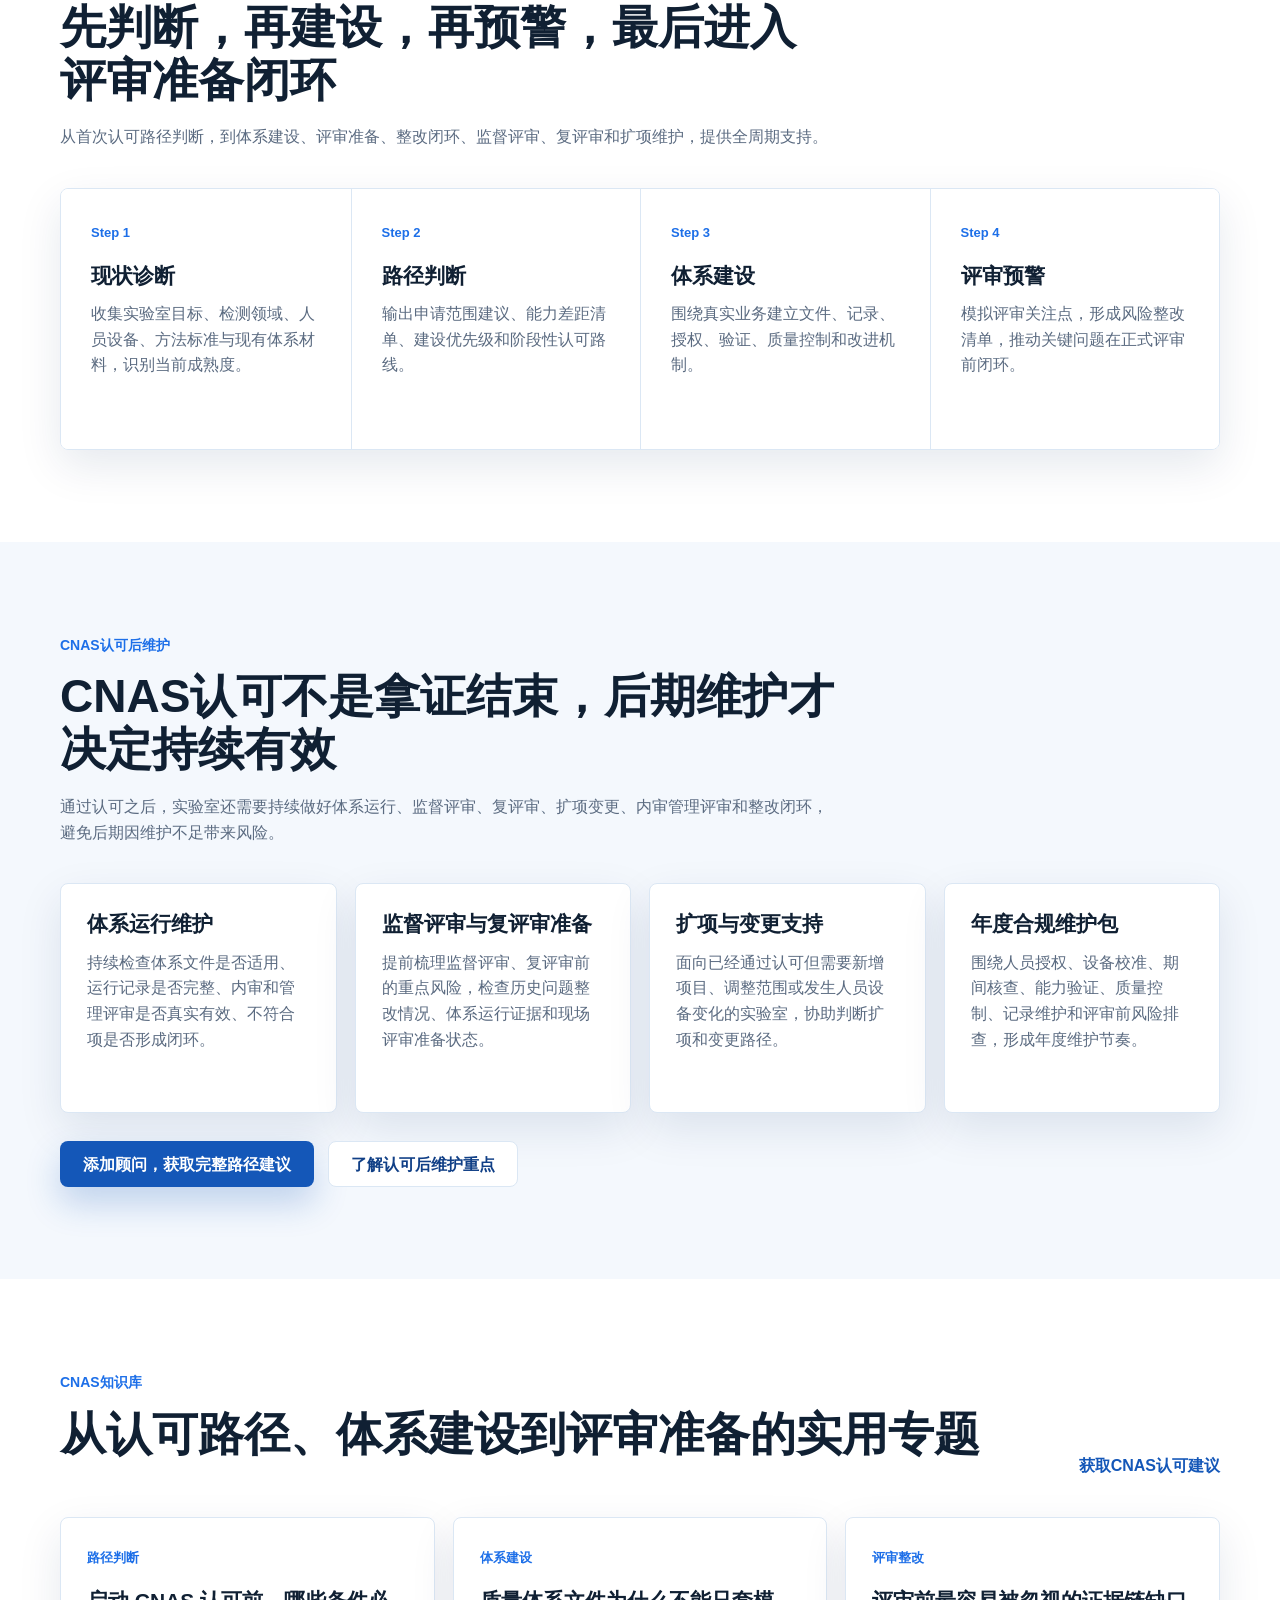
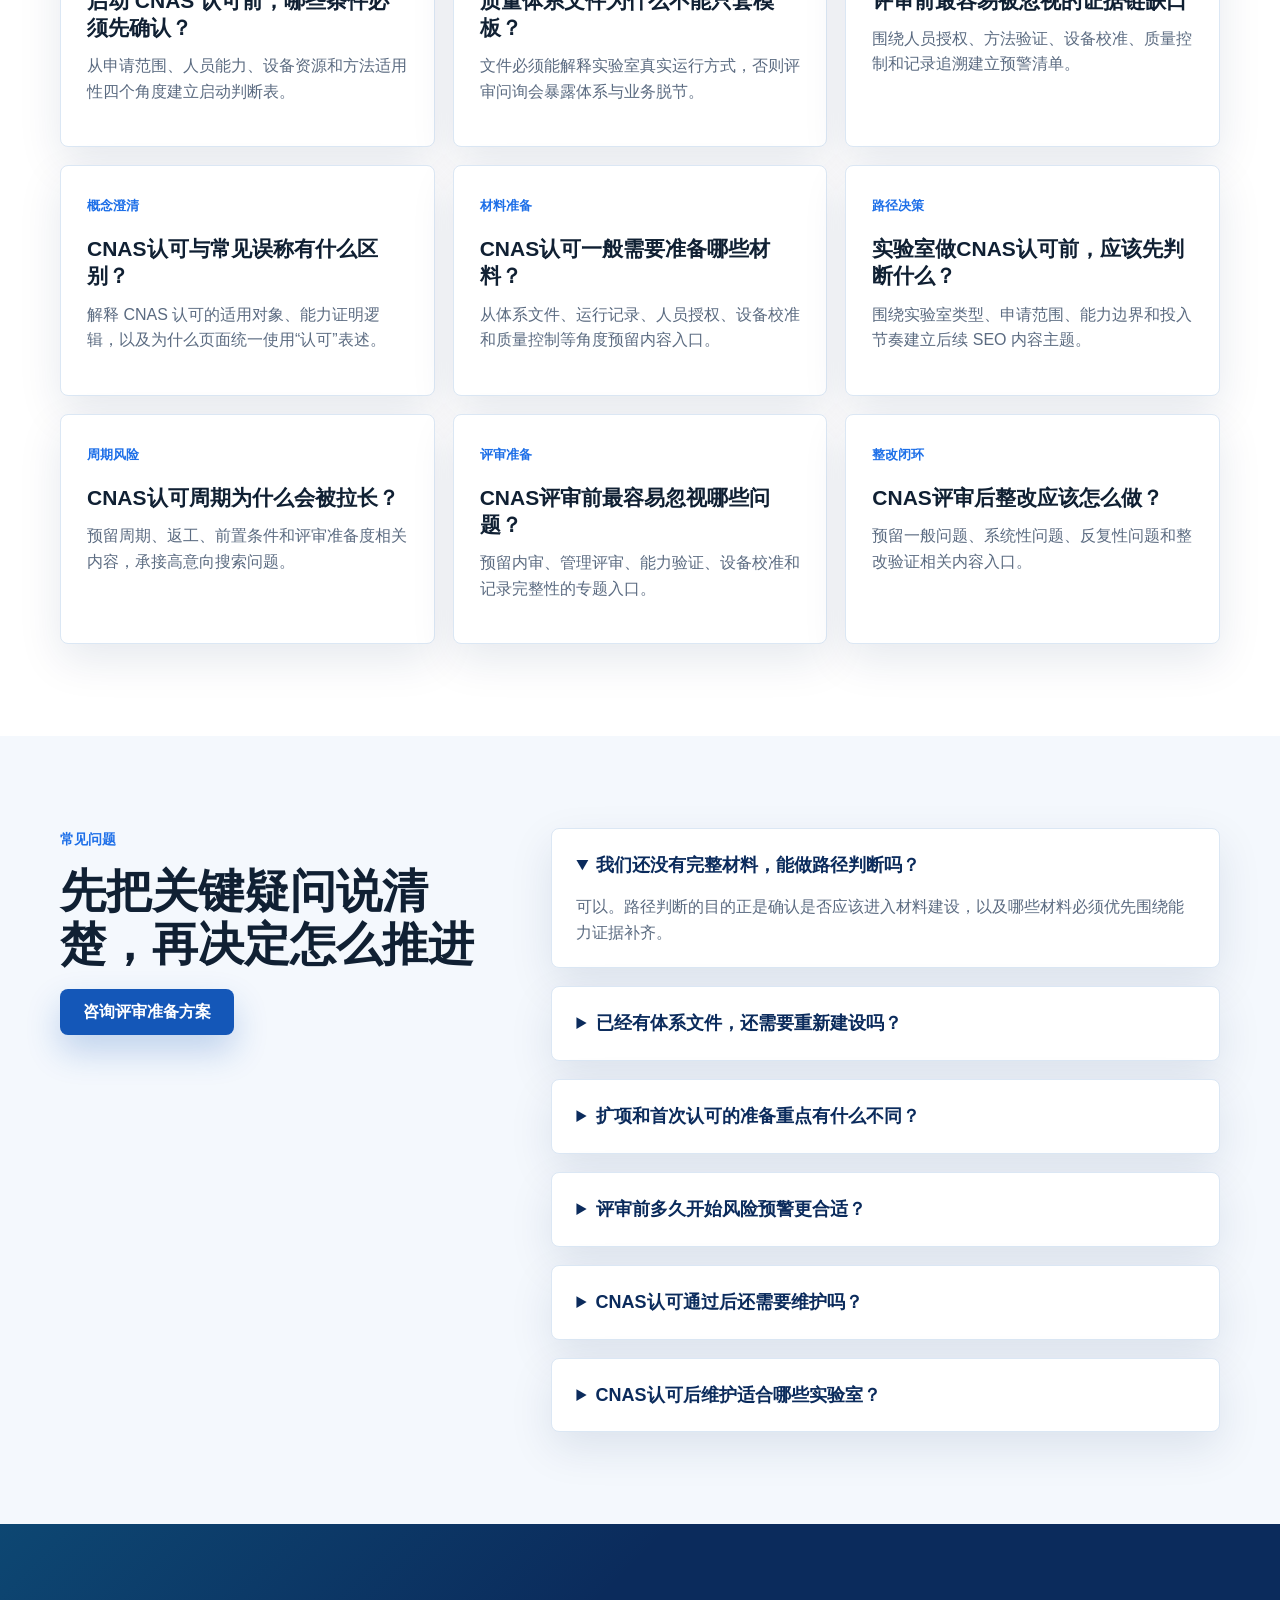
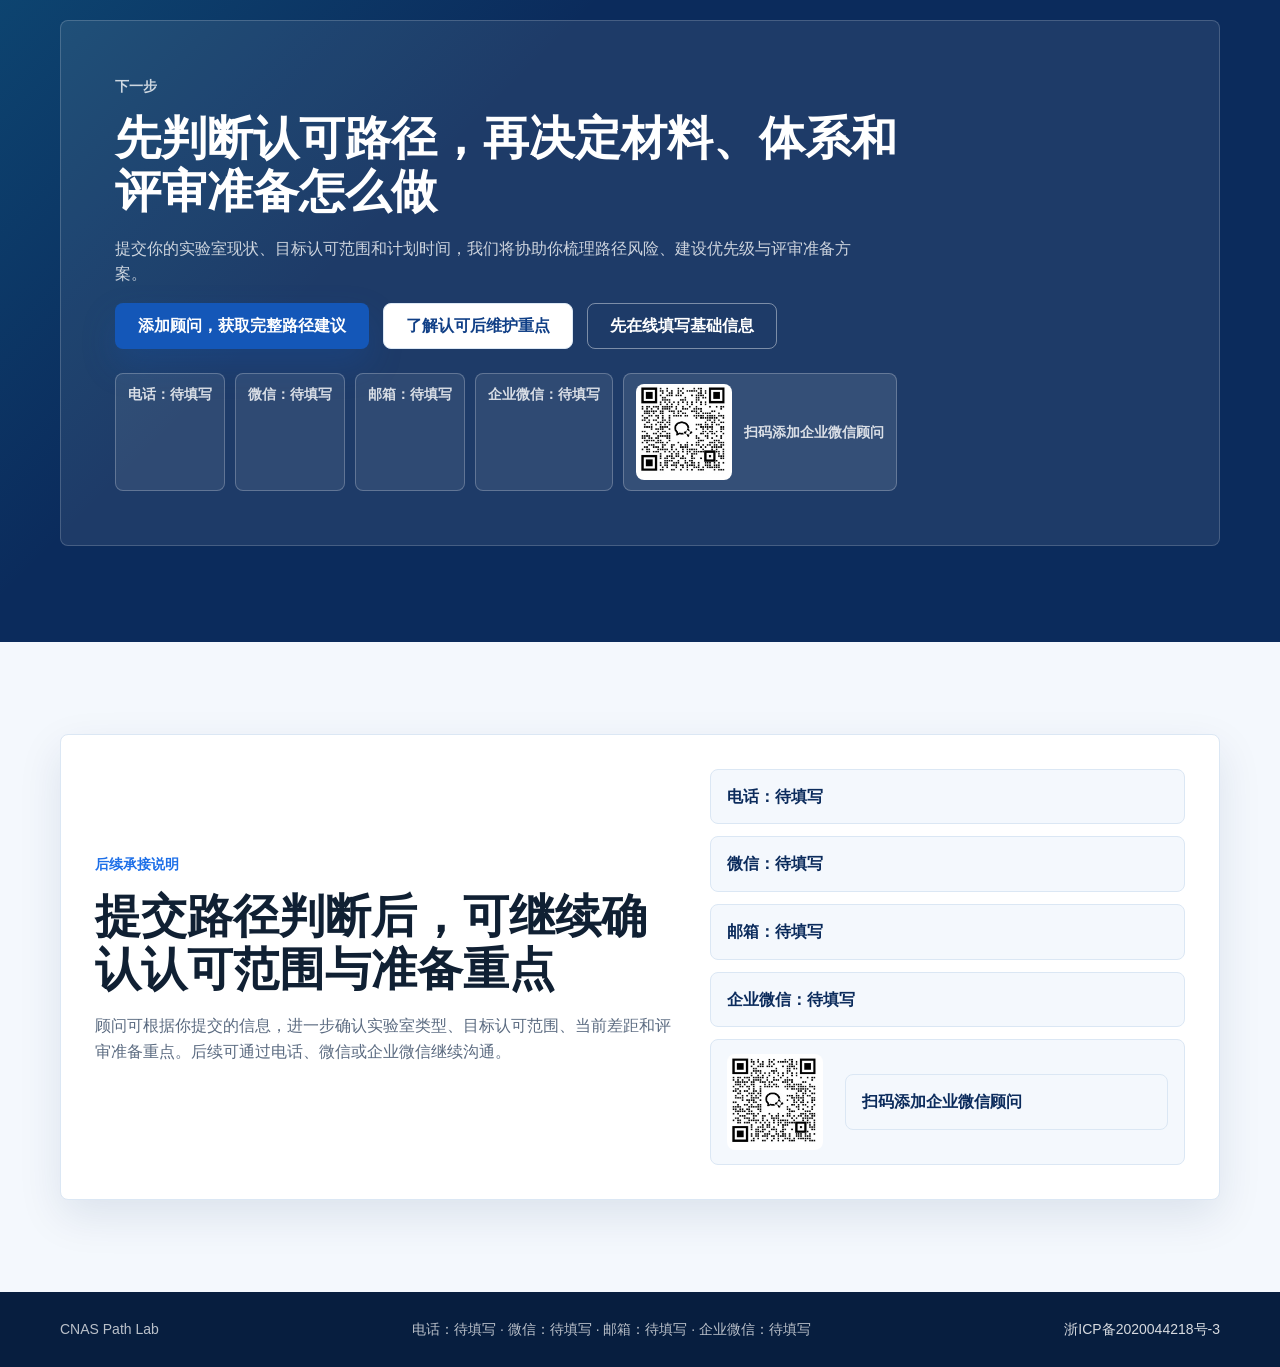
==== commit 689649f0: "chore: sync ICP filing and contact QR updates" ====
--- a/index.html
+++ b/index.html
@@ -597,6 +597,10 @@
             <span>微信：待填写</span>
             <span>邮箱：待填写</span>
             <span>企业微信：待填写</span>
+            <div class="bottom-wecom-card" aria-label="企业微信二维码">
+              <img src="./assets/wecom-qr-placeholder.png" alt="企业微信顾问二维码" />
+              <span>扫码添加企业微信顾问</span>
+            </div>
           </div>
         </div>
       </section>
@@ -615,6 +619,10 @@
             <span>微信：待填写</span>
             <span>邮箱：待填写</span>
             <span>企业微信：待填写</span>
+            <div class="handoff-wecom-card" aria-label="企业微信二维码">
+              <img src="./assets/wecom-qr-placeholder.png" alt="企业微信顾问二维码" />
+              <span>扫码添加企业微信顾问</span>
+            </div>
           </div>
         </div>
       </section>
@@ -624,6 +632,7 @@
       <div class="shell footer-inner">
         <span>CNAS Path Lab</span>
         <span>电话：待填写 · 微信：待填写 · 邮箱：待填写 · 企业微信：待填写</span>
+        <a href="https://beian.miit.gov.cn/" target="_blank" rel="noopener noreferrer">浙ICP备2020044218号-3</a>
       </div>
     </footer>
 
--- a/styles.css
+++ b/styles.css
@@ -960,6 +960,36 @@
   font-weight: 800;
 }
 
+.bottom-wecom-card {
+  display: inline-grid;
+  grid-template-columns: 96px minmax(120px, auto);
+  align-items: center;
+  gap: 12px;
+  padding: 10px 12px;
+  border: 1px solid rgba(255, 255, 255, 0.24);
+  border-radius: 8px;
+  color: rgba(255, 255, 255, 0.88);
+  background: rgba(255, 255, 255, 0.1);
+  font-size: 14px;
+  font-weight: 900;
+}
+
+.bottom-wecom-card img,
+.handoff-wecom-card img {
+  width: 96px;
+  height: 96px;
+  border-radius: 8px;
+  background: var(--white);
+  object-fit: cover;
+}
+
+.bottom-wecom-card span,
+.handoff-wecom-card span {
+  padding: 0;
+  border: 0;
+  background: transparent;
+}
+
 .handoff-section {
   background: var(--soft);
 }
@@ -990,6 +1020,19 @@
   font-weight: 900;
 }
 
+.handoff-wecom-card {
+  display: grid;
+  grid-template-columns: 104px minmax(120px, 1fr);
+  align-items: center;
+  gap: 14px;
+  padding: 14px 16px;
+  border: 1px solid var(--line);
+  border-radius: 8px;
+  color: var(--blue-900);
+  background: var(--soft);
+  font-weight: 900;
+}
+
 .site-footer {
   padding: 26px 0;
   background: #071e3f;
@@ -1000,6 +1043,17 @@
   justify-content: space-between;
   gap: 20px;
   font-size: 14px;
+}
+
+.footer-inner a {
+  color: rgba(255, 255, 255, 0.84);
+  text-decoration: none;
+}
+
+.footer-inner a:hover {
+  color: #ffffff;
+  text-decoration: underline;
+  text-underline-offset: 4px;
 }
 
 /* ========== 第四部分：响应式适配 ==========
@@ -1154,6 +1208,18 @@
     width: 100%;
   }
 
+  .bottom-wecom-card,
+  .handoff-wecom-card {
+    grid-template-columns: 88px minmax(0, 1fr);
+    width: 100%;
+  }
+
+  .bottom-wecom-card img,
+  .handoff-wecom-card img {
+    width: 88px;
+    height: 88px;
+  }
+
   .handoff-box {
     padding: 18px;
   }
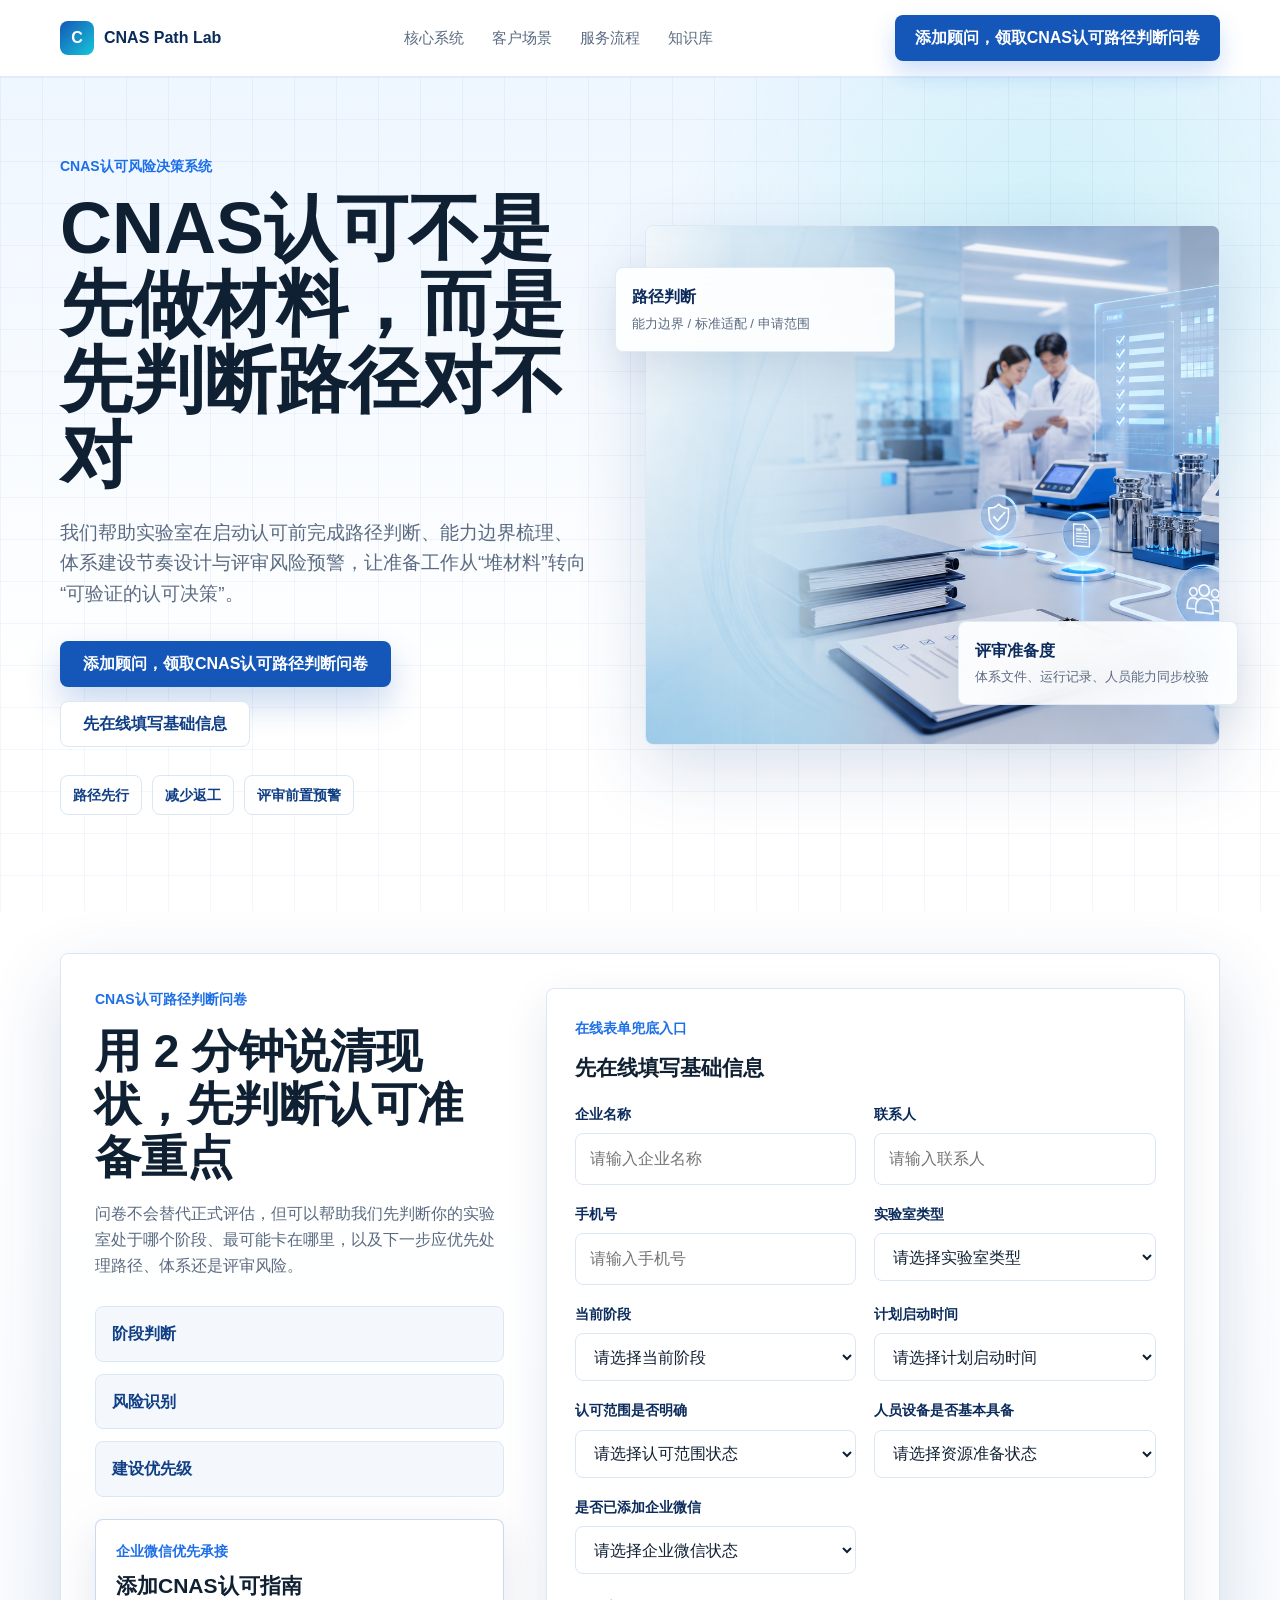
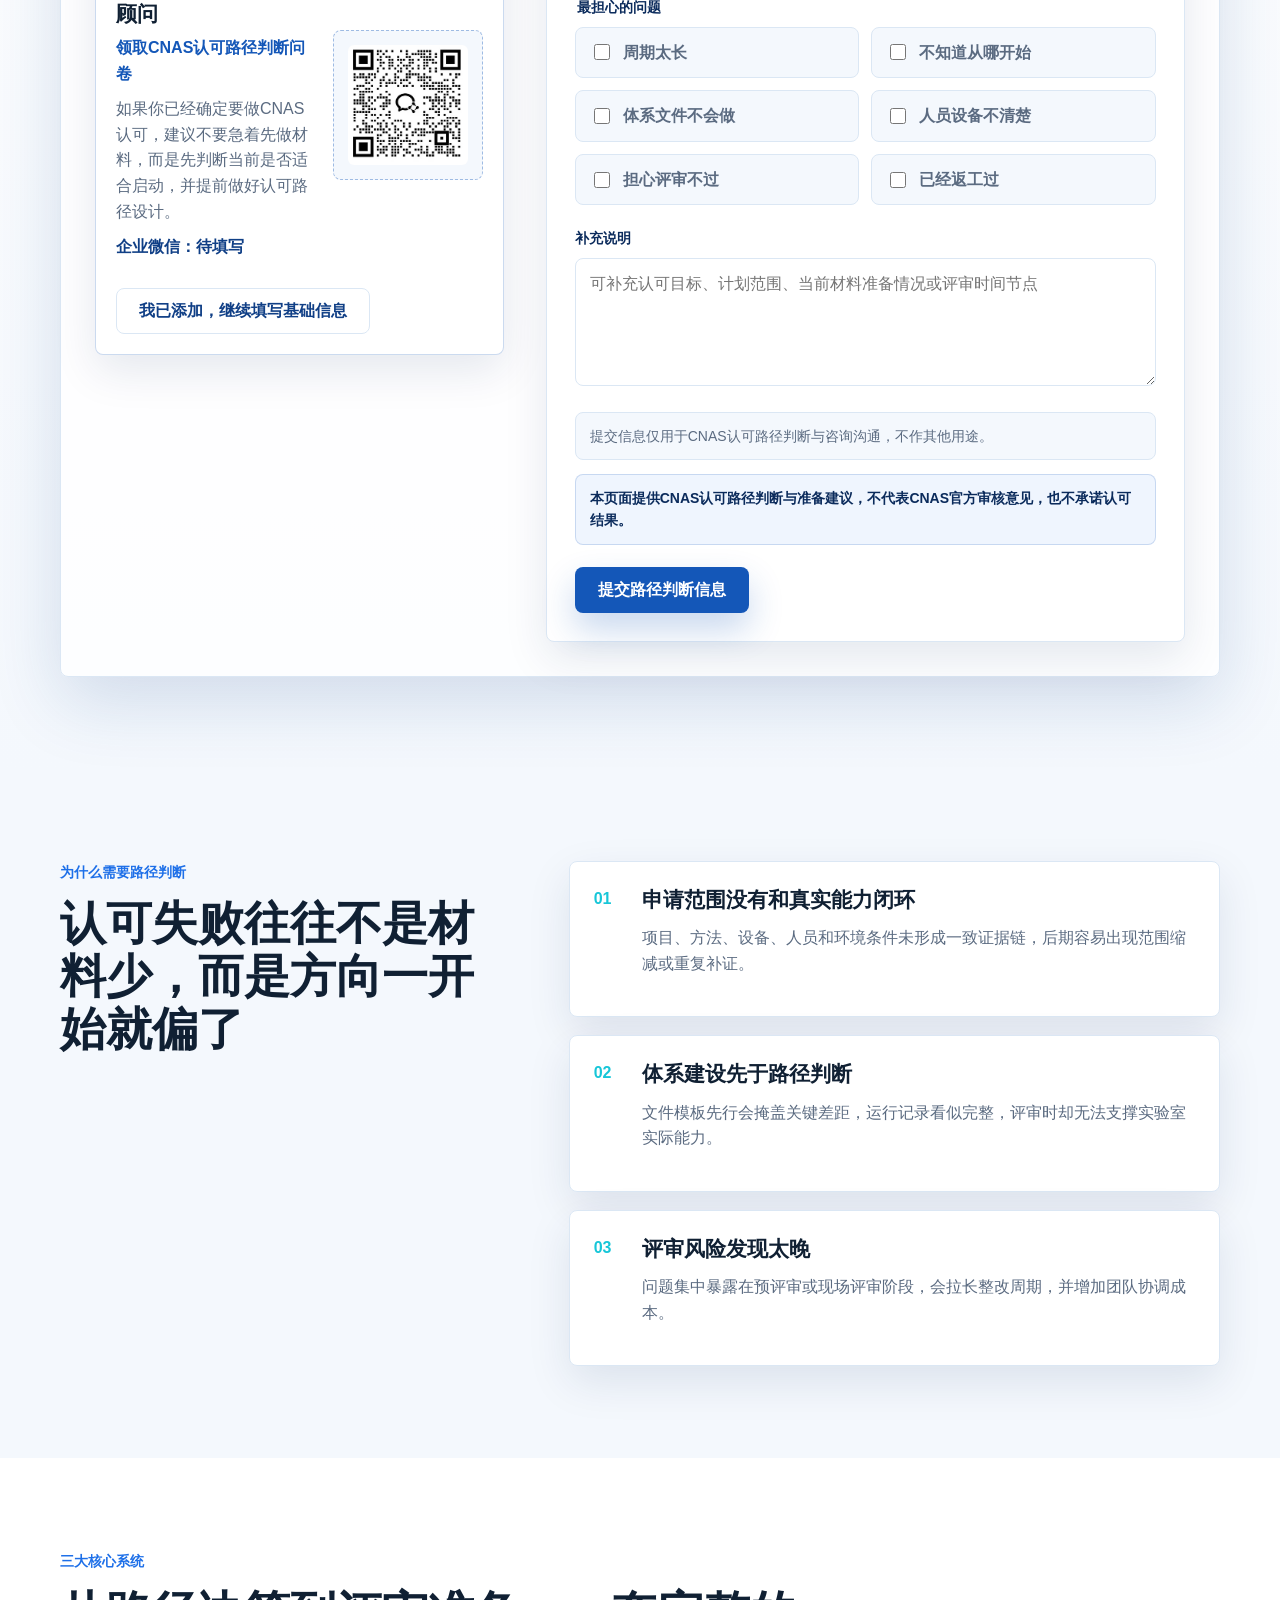
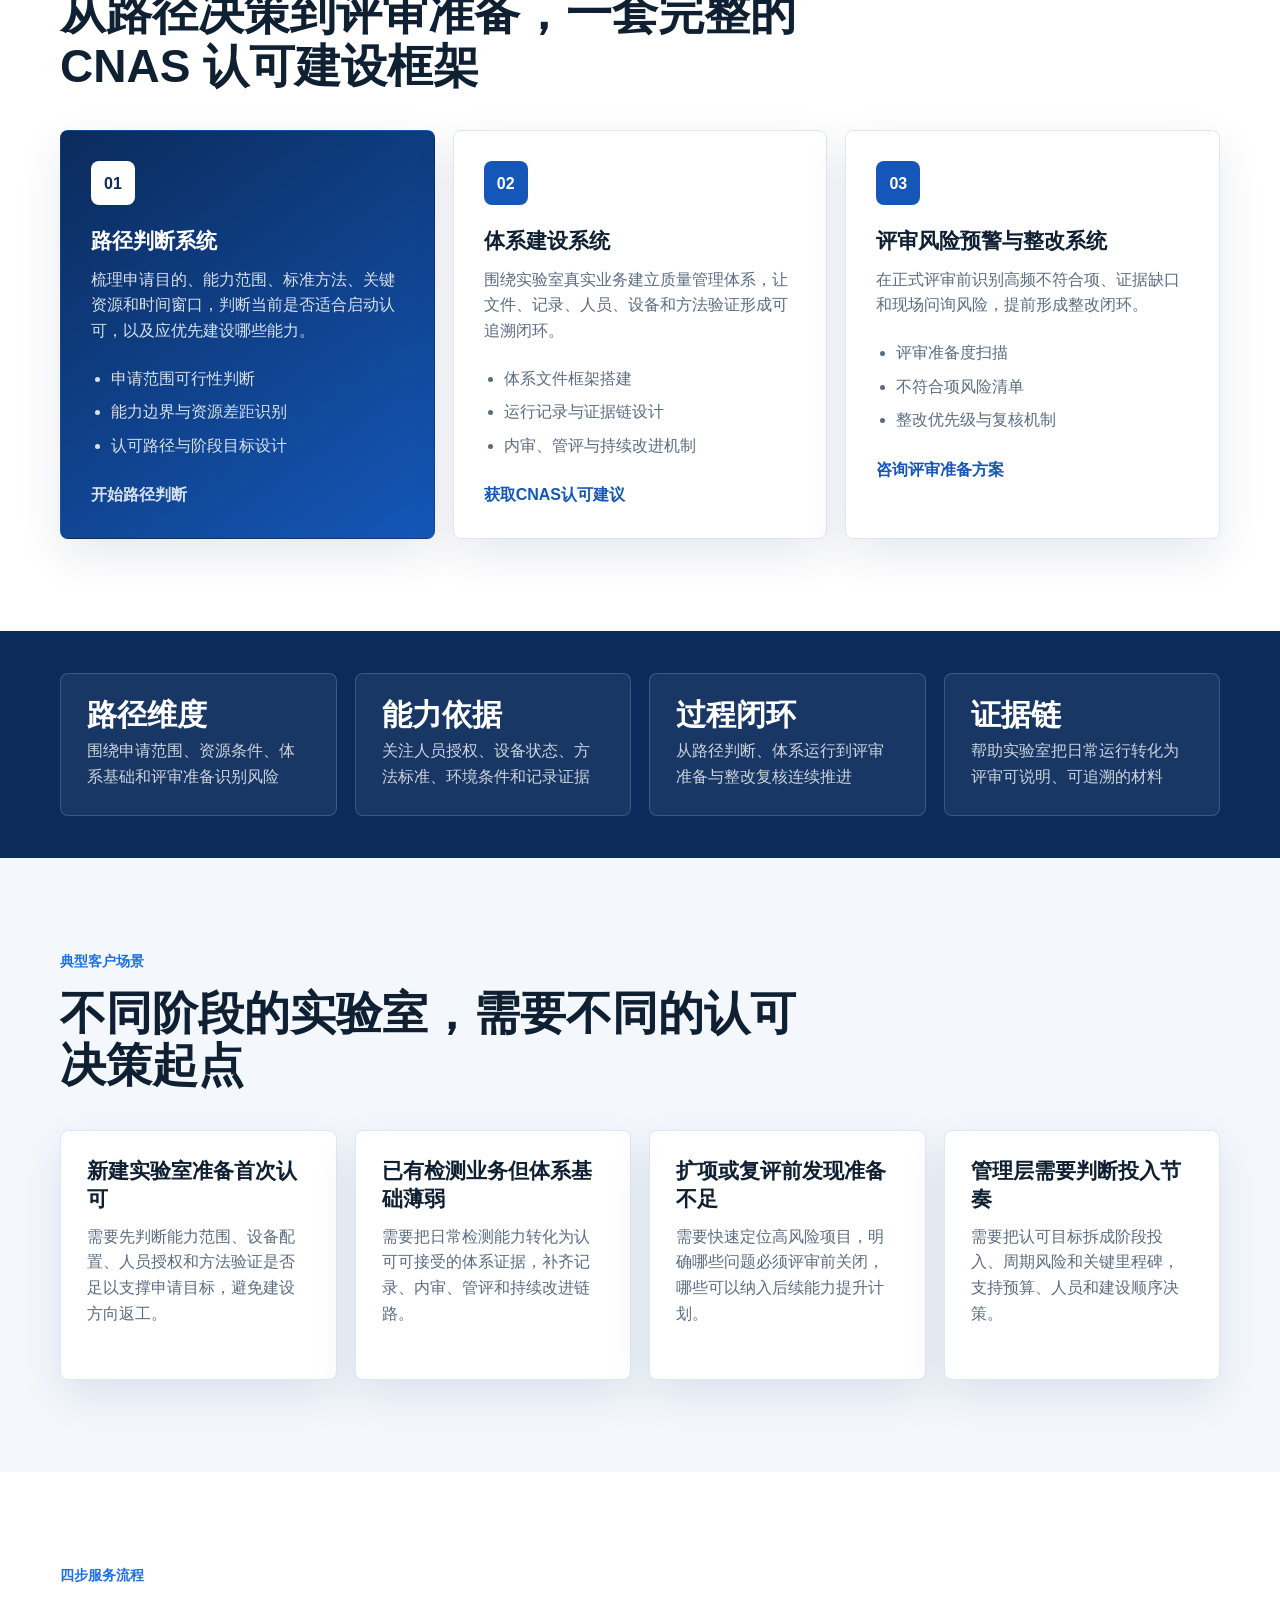
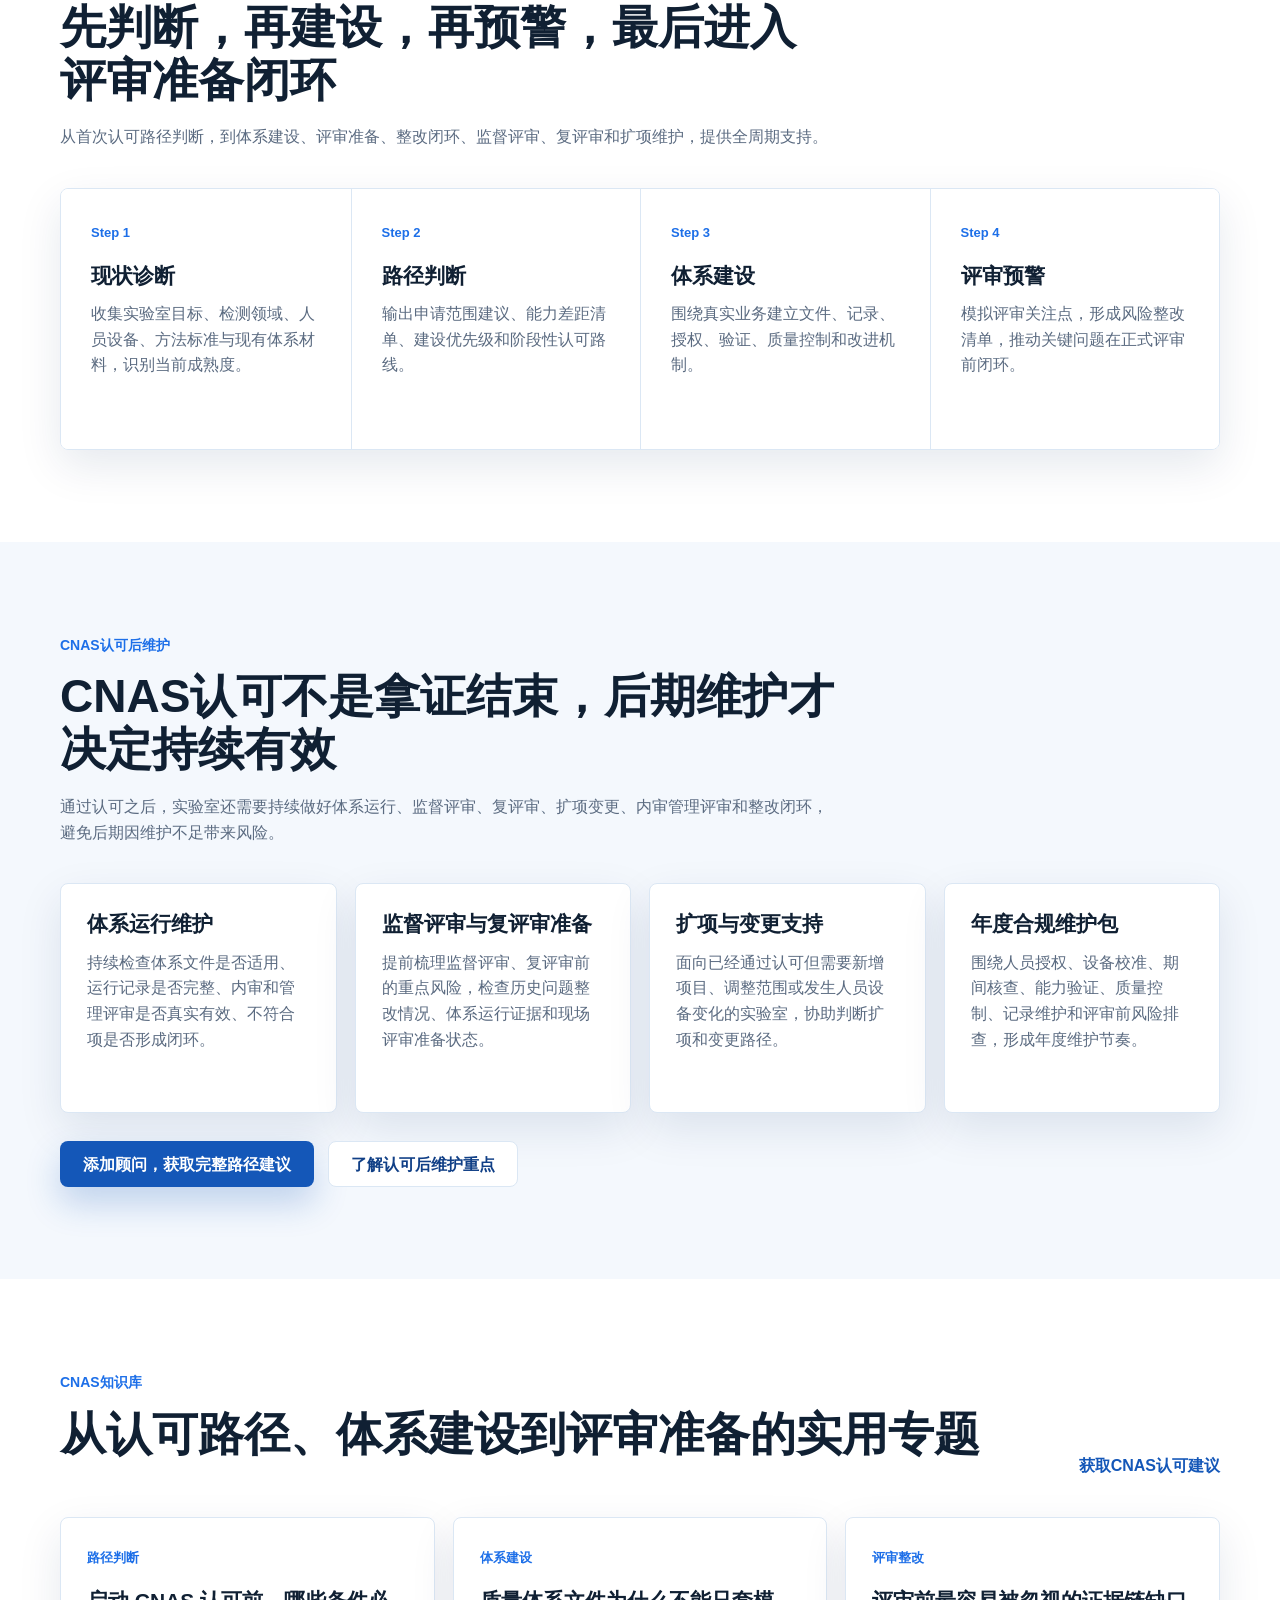
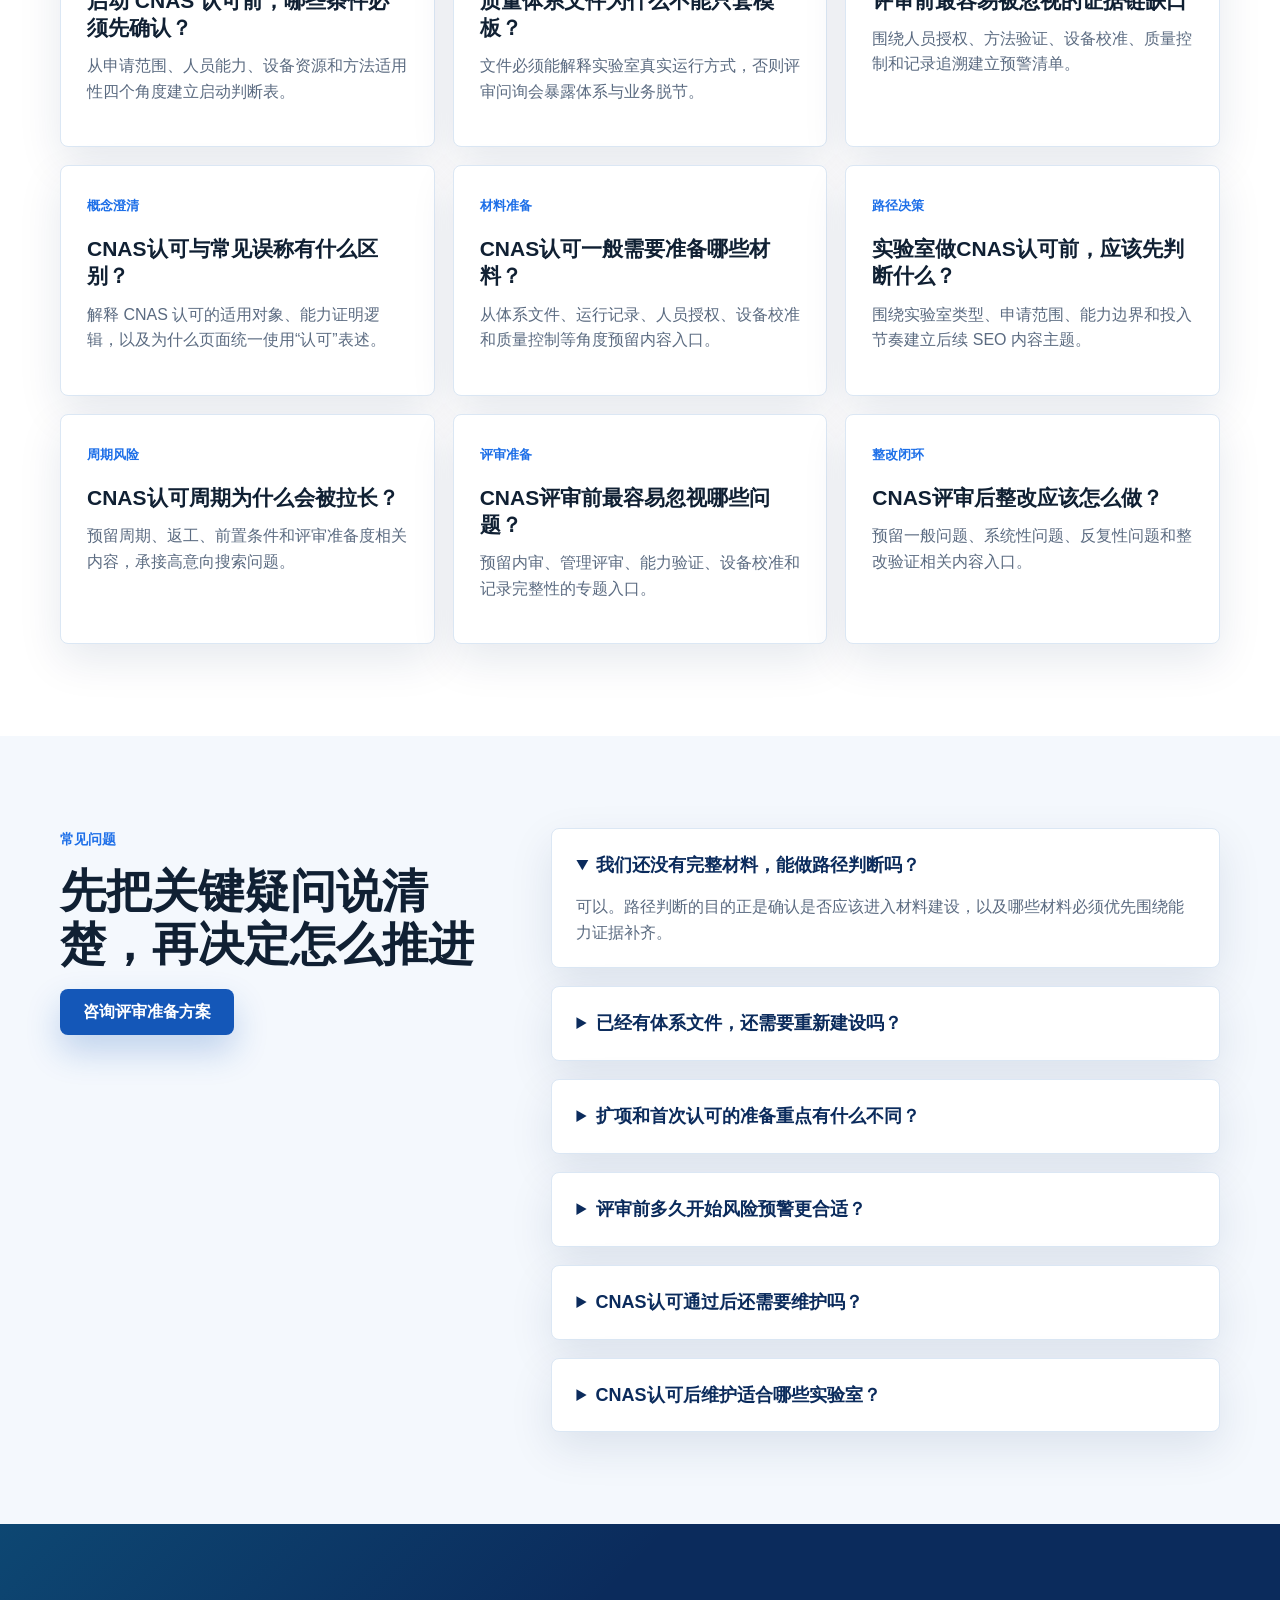
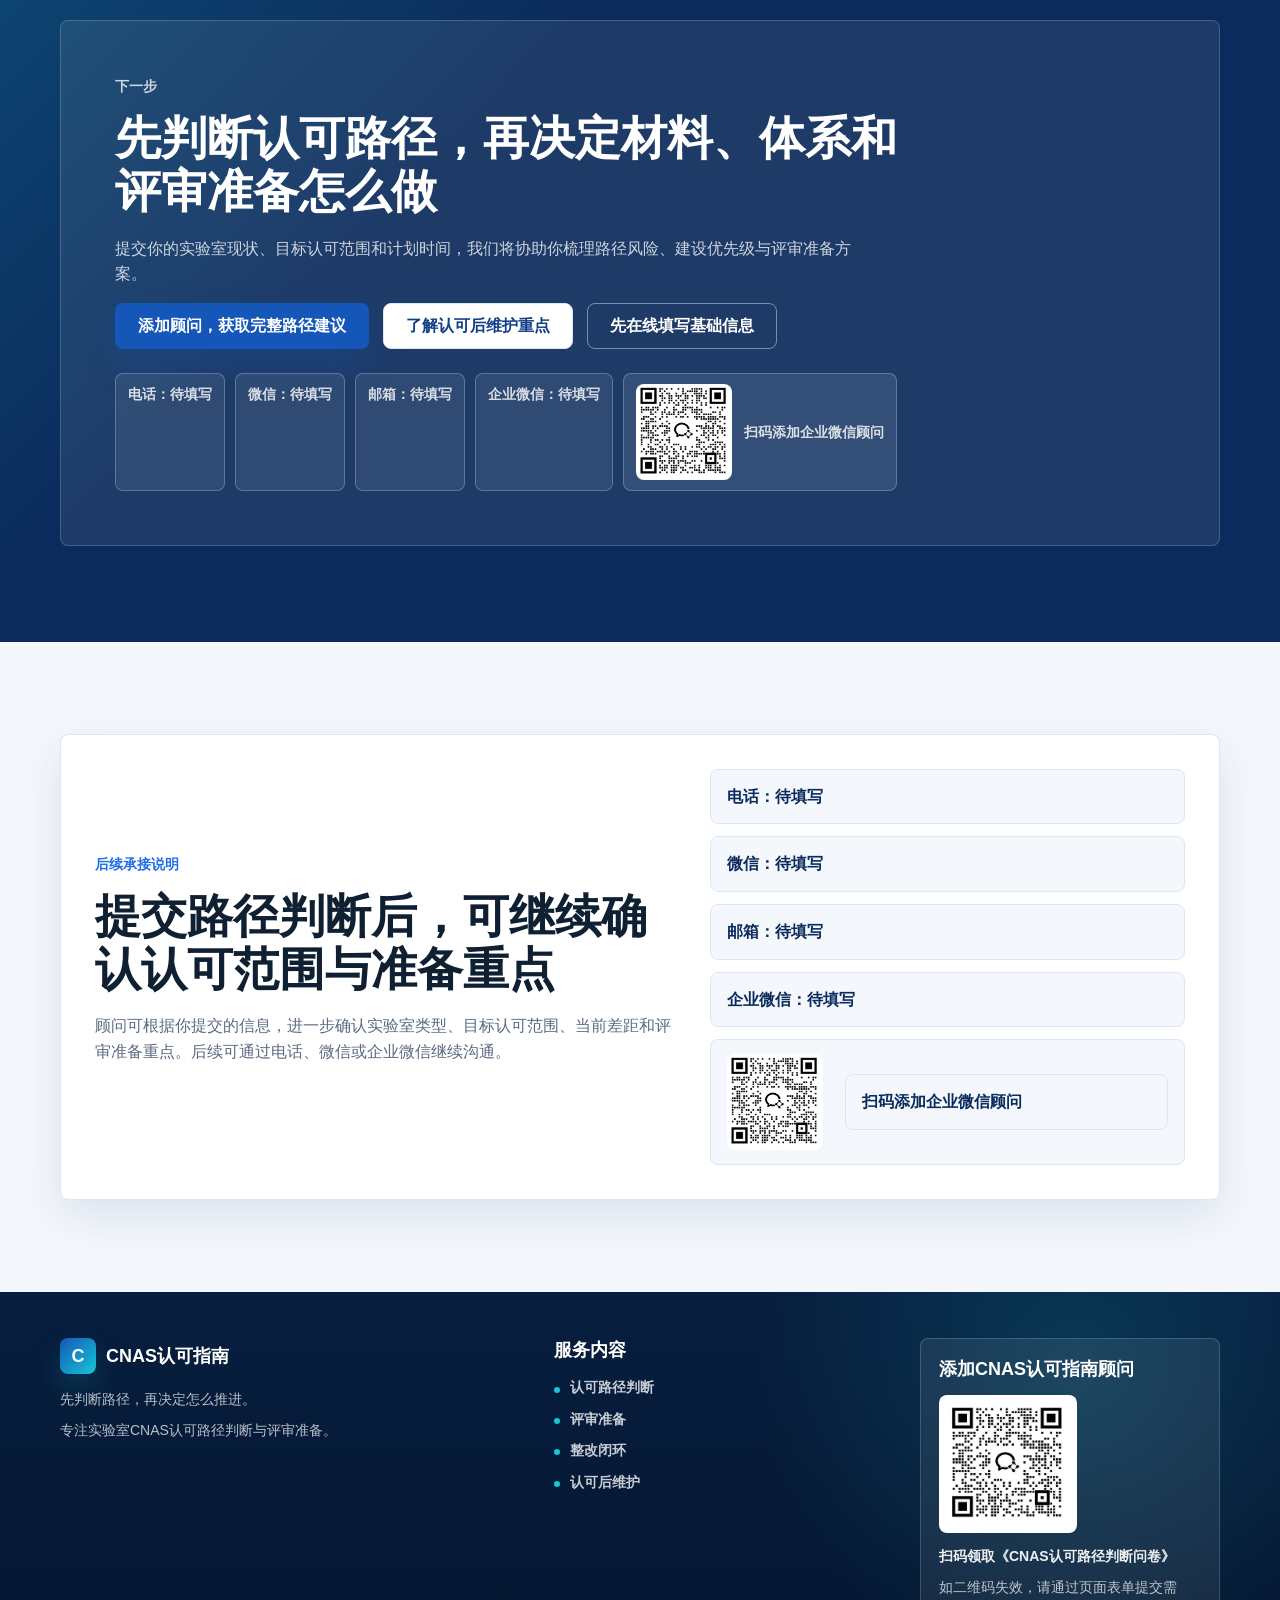
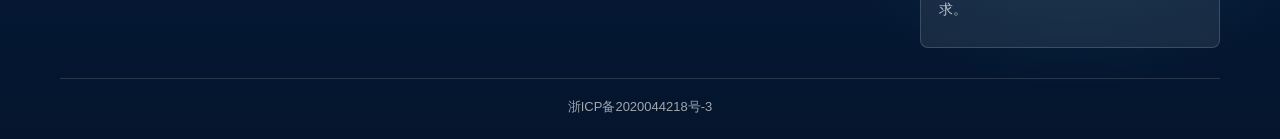
==== commit 4f04f82e: "chore: update WeCom QR and optimize footer conversion layout" ====
--- a/index.html
+++ b/index.html
@@ -630,8 +630,33 @@
 
     <footer class="site-footer">
       <div class="shell footer-inner">
-        <span>CNAS Path Lab</span>
-        <span>电话：待填写 · 微信：待填写 · 邮箱：待填写 · 企业微信：待填写</span>
+        <section class="footer-brand-block" aria-label="品牌信任">
+          <div class="footer-brand-logo" aria-label="CNAS认可指南">
+            <span class="footer-brand-mark">C</span>
+            <span>CNAS认可指南</span>
+          </div>
+          <p>先判断路径，再决定怎么推进。</p>
+          <p>专注实验室CNAS认可路径判断与评审准备。</p>
+        </section>
+
+        <section class="footer-service-block" aria-label="服务内容">
+          <h2>服务内容</h2>
+          <ul>
+            <li>认可路径判断</li>
+            <li>评审准备</li>
+            <li>整改闭环</li>
+            <li>认可后维护</li>
+          </ul>
+        </section>
+
+        <section class="footer-wecom-block" aria-label="咨询承接">
+          <h2>添加CNAS认可指南顾问</h2>
+          <img src="./assets/wecom-qr-placeholder.png" alt="企业微信顾问二维码" />
+          <p class="footer-wecom-title">扫码领取《CNAS认可路径判断问卷》</p>
+          <p>如二维码失效，请通过页面表单提交需求。</p>
+        </section>
+      </div>
+      <div class="shell footer-icp">
         <a href="https://beian.miit.gov.cn/" target="_blank" rel="noopener noreferrer">浙ICP备2020044218号-3</a>
       </div>
     </footer>
--- a/styles.css
+++ b/styles.css
@@ -1034,23 +1034,128 @@
 }
 
 .site-footer {
-  padding: 26px 0;
-  background: #071e3f;
+  padding: 46px 0 22px;
+  background:
+    radial-gradient(circle at 84% 18%, rgba(23, 198, 216, 0.16), transparent 28%),
+    linear-gradient(180deg, #071e3f 0%, #04152d 100%);
+  color: rgba(255, 255, 255, 0.78);
+}
+
+.footer-inner {
+  display: grid;
+  grid-template-columns: minmax(0, 1.18fr) minmax(180px, 0.72fr) minmax(260px, 0.9fr);
+  align-items: start;
+  gap: 34px;
+  font-size: 14px;
+}
+
+.footer-brand-block,
+.footer-service-block,
+.footer-wecom-block {
+  min-width: 0;
+}
+
+.footer-brand-logo {
+  display: inline-flex;
+  align-items: center;
+  gap: 10px;
+  margin-bottom: 14px;
+  color: var(--white);
+  font-size: 18px;
+  font-weight: 900;
+}
+
+.footer-brand-mark {
+  display: grid;
+  width: 36px;
+  height: 36px;
+  place-items: center;
+  border-radius: 8px;
+  color: var(--white);
+  background: linear-gradient(135deg, var(--blue-700), var(--cyan-500));
+  box-shadow: 0 14px 30px rgba(23, 198, 216, 0.18);
+}
+
+.footer-brand-block p,
+.footer-wecom-block p {
+  max-width: 320px;
+  margin-bottom: 8px;
   color: rgba(255, 255, 255, 0.72);
 }
 
-.footer-inner {
-  justify-content: space-between;
-  gap: 20px;
-  font-size: 14px;
-}
-
-.footer-inner a {
-  color: rgba(255, 255, 255, 0.84);
+.footer-service-block h2,
+.footer-wecom-block h2 {
+  margin-bottom: 14px;
+  color: var(--white);
+  font-size: 18px;
+  line-height: 1.35;
+}
+
+.footer-service-block ul {
+  display: grid;
+  gap: 9px;
+  margin: 0;
+  padding: 0;
+  list-style: none;
+}
+
+.footer-service-block li {
+  position: relative;
+  padding-left: 16px;
+  color: rgba(255, 255, 255, 0.78);
+  font-weight: 800;
+}
+
+.footer-service-block li::before {
+  position: absolute;
+  top: 0.72em;
+  left: 0;
+  width: 6px;
+  height: 6px;
+  border-radius: 999px;
+  background: var(--cyan-500);
+  content: "";
+}
+
+.footer-wecom-block {
+  justify-self: end;
+  width: min(100%, 300px);
+  padding: 18px;
+  border: 1px solid rgba(255, 255, 255, 0.16);
+  border-radius: 8px;
+  background: rgba(255, 255, 255, 0.08);
+}
+
+.footer-wecom-block img {
+  width: 138px;
+  height: 138px;
+  padding: 8px;
+  border-radius: 8px;
+  background: var(--white);
+  object-fit: cover;
+}
+
+.footer-wecom-title {
+  margin-top: 12px;
+  color: rgba(255, 255, 255, 0.92) !important;
+  font-weight: 900;
+}
+
+.footer-icp {
+  margin-top: 30px;
+  padding-top: 18px;
+  border-top: 1px solid rgba(255, 255, 255, 0.14);
+  color: rgba(255, 255, 255, 0.62);
+  font-size: 13px;
+  text-align: center;
+}
+
+.footer-icp a {
+  color: inherit;
   text-decoration: none;
 }
 
-.footer-inner a:hover {
+.footer-icp a:hover {
   color: #ffffff;
   text-decoration: underline;
   text-underline-offset: 4px;
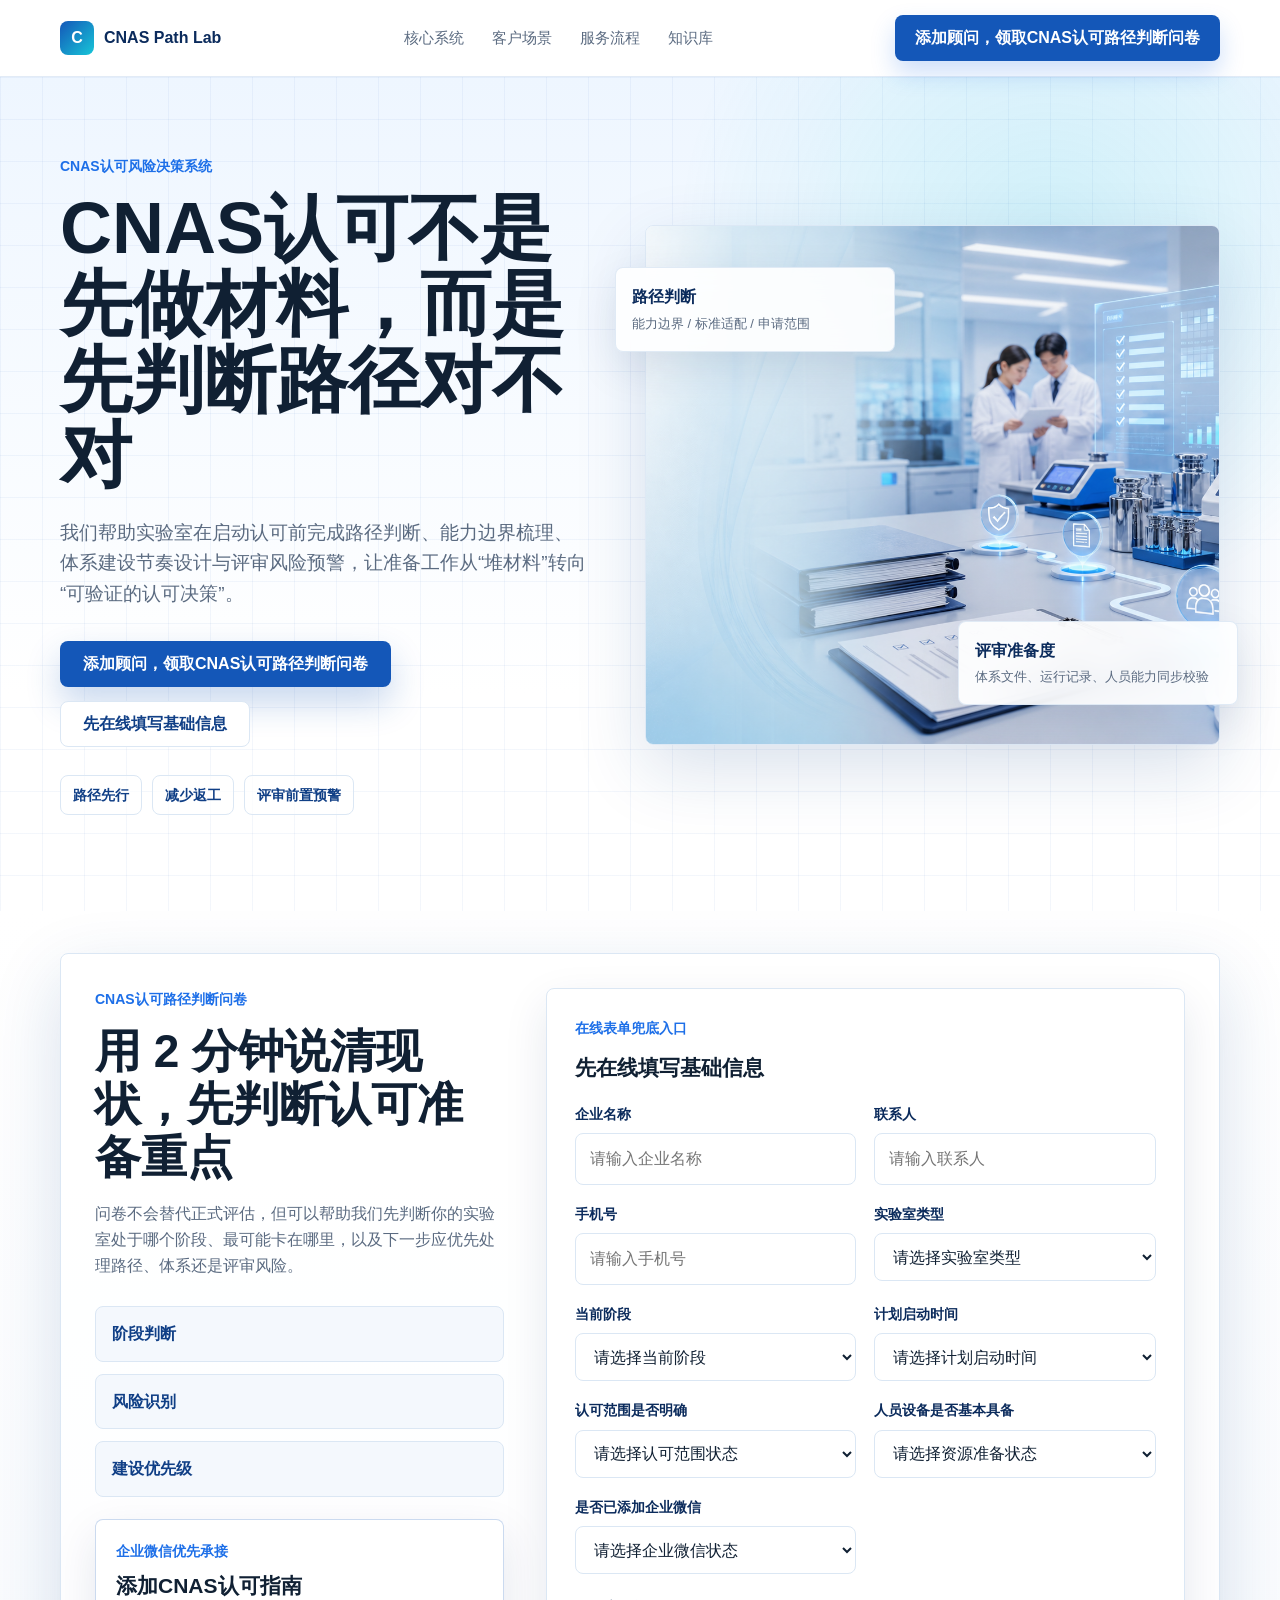
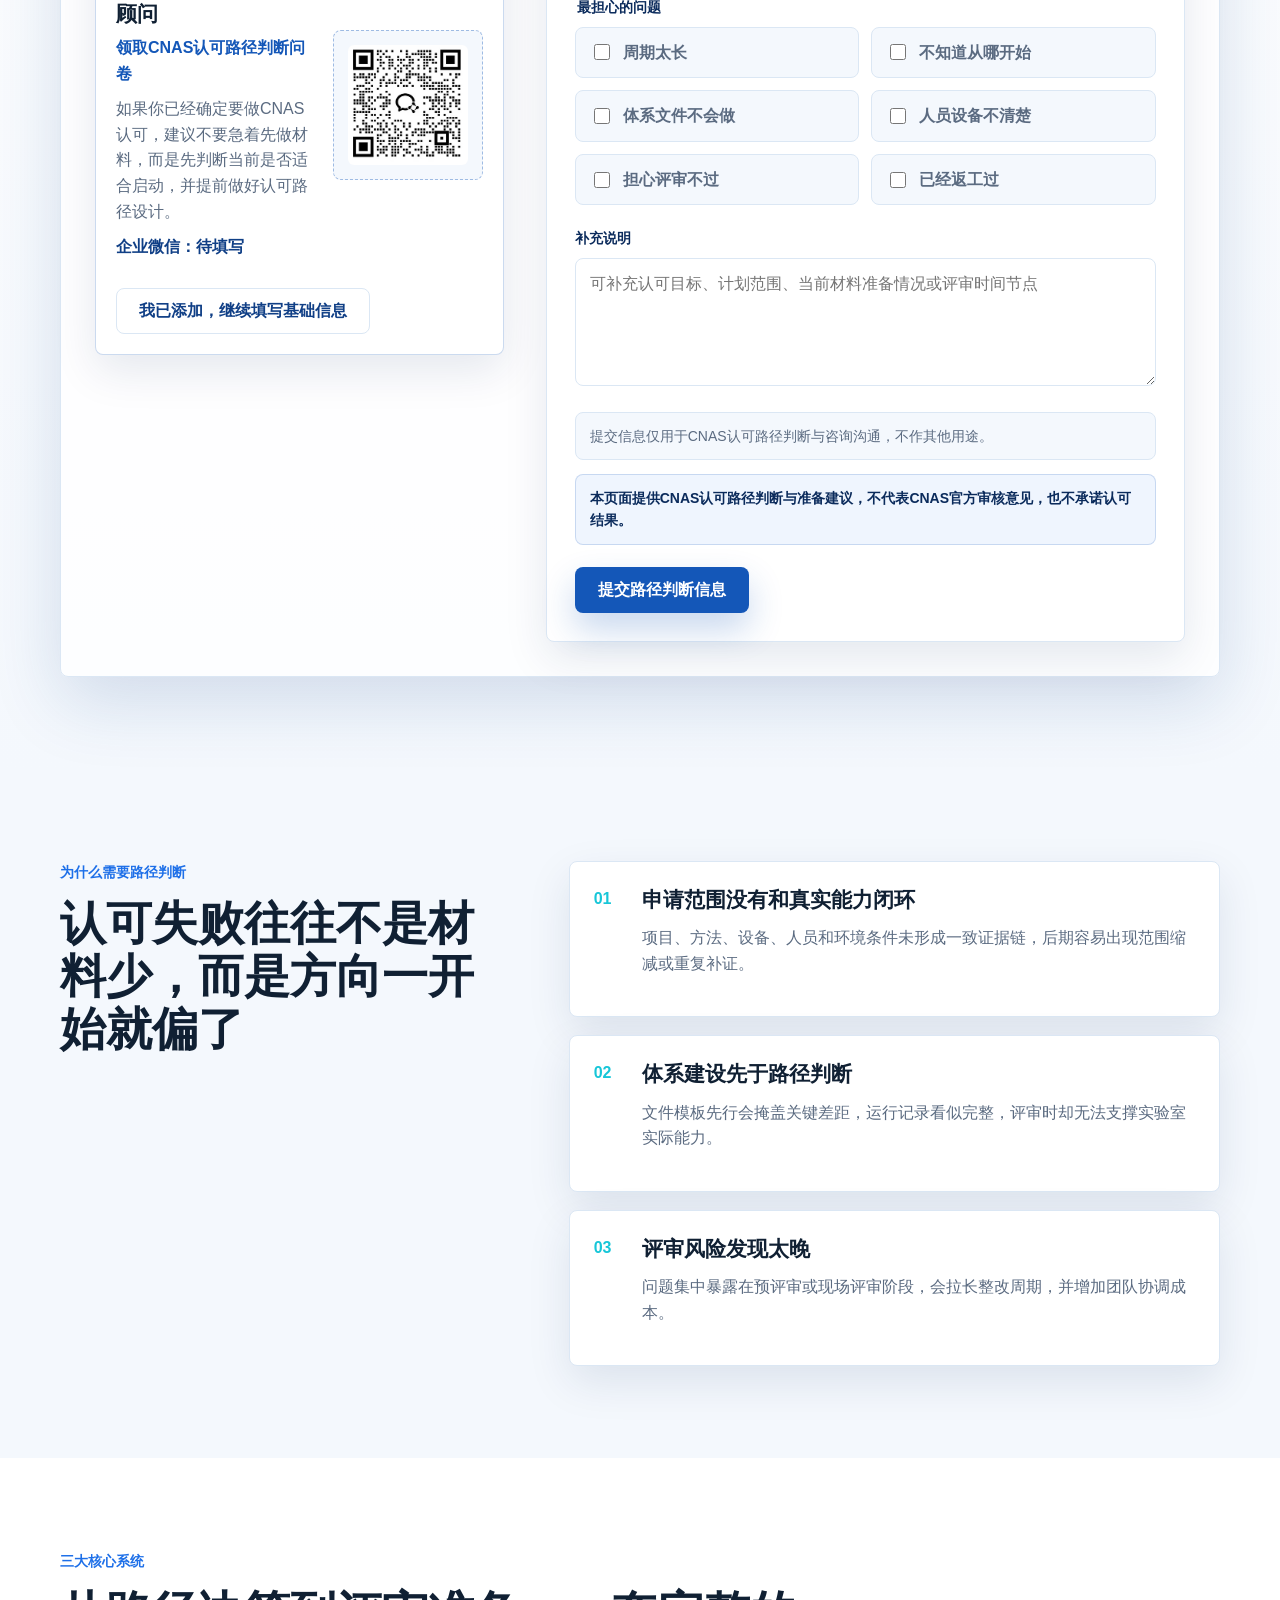
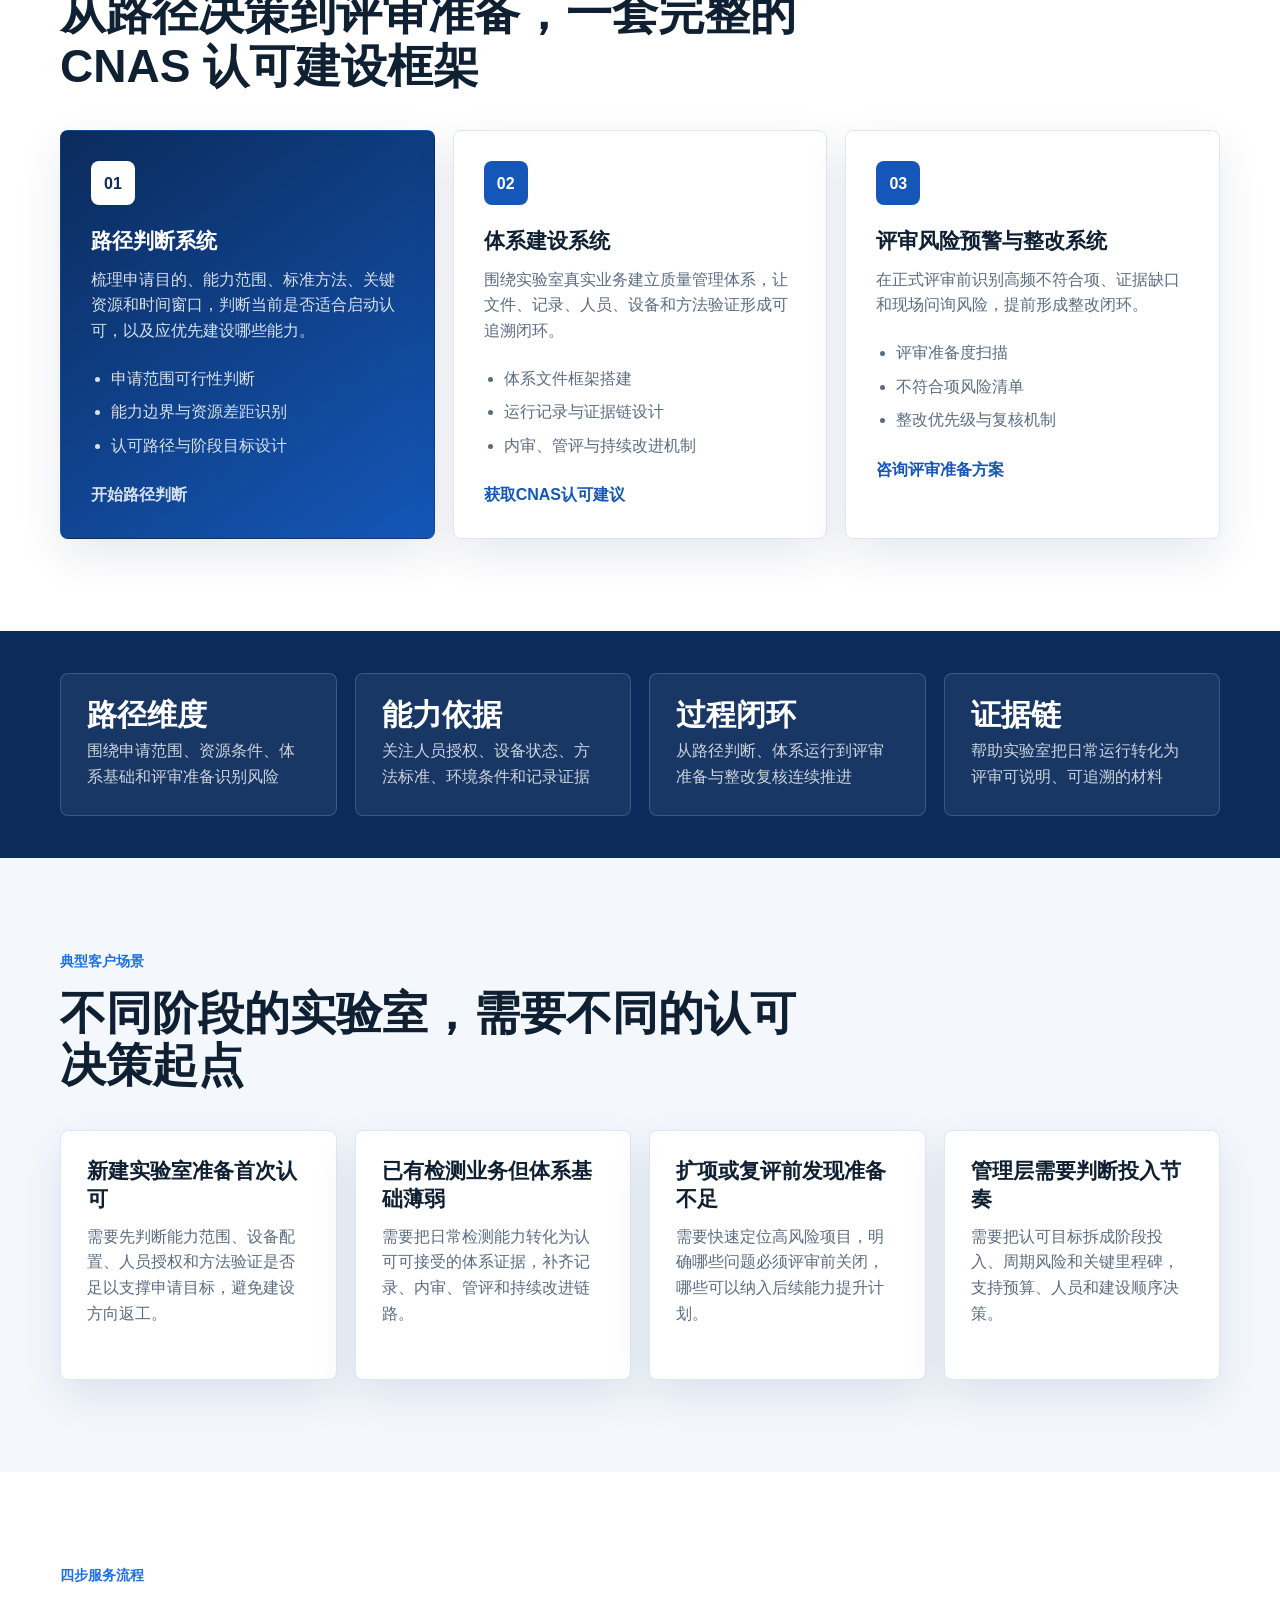
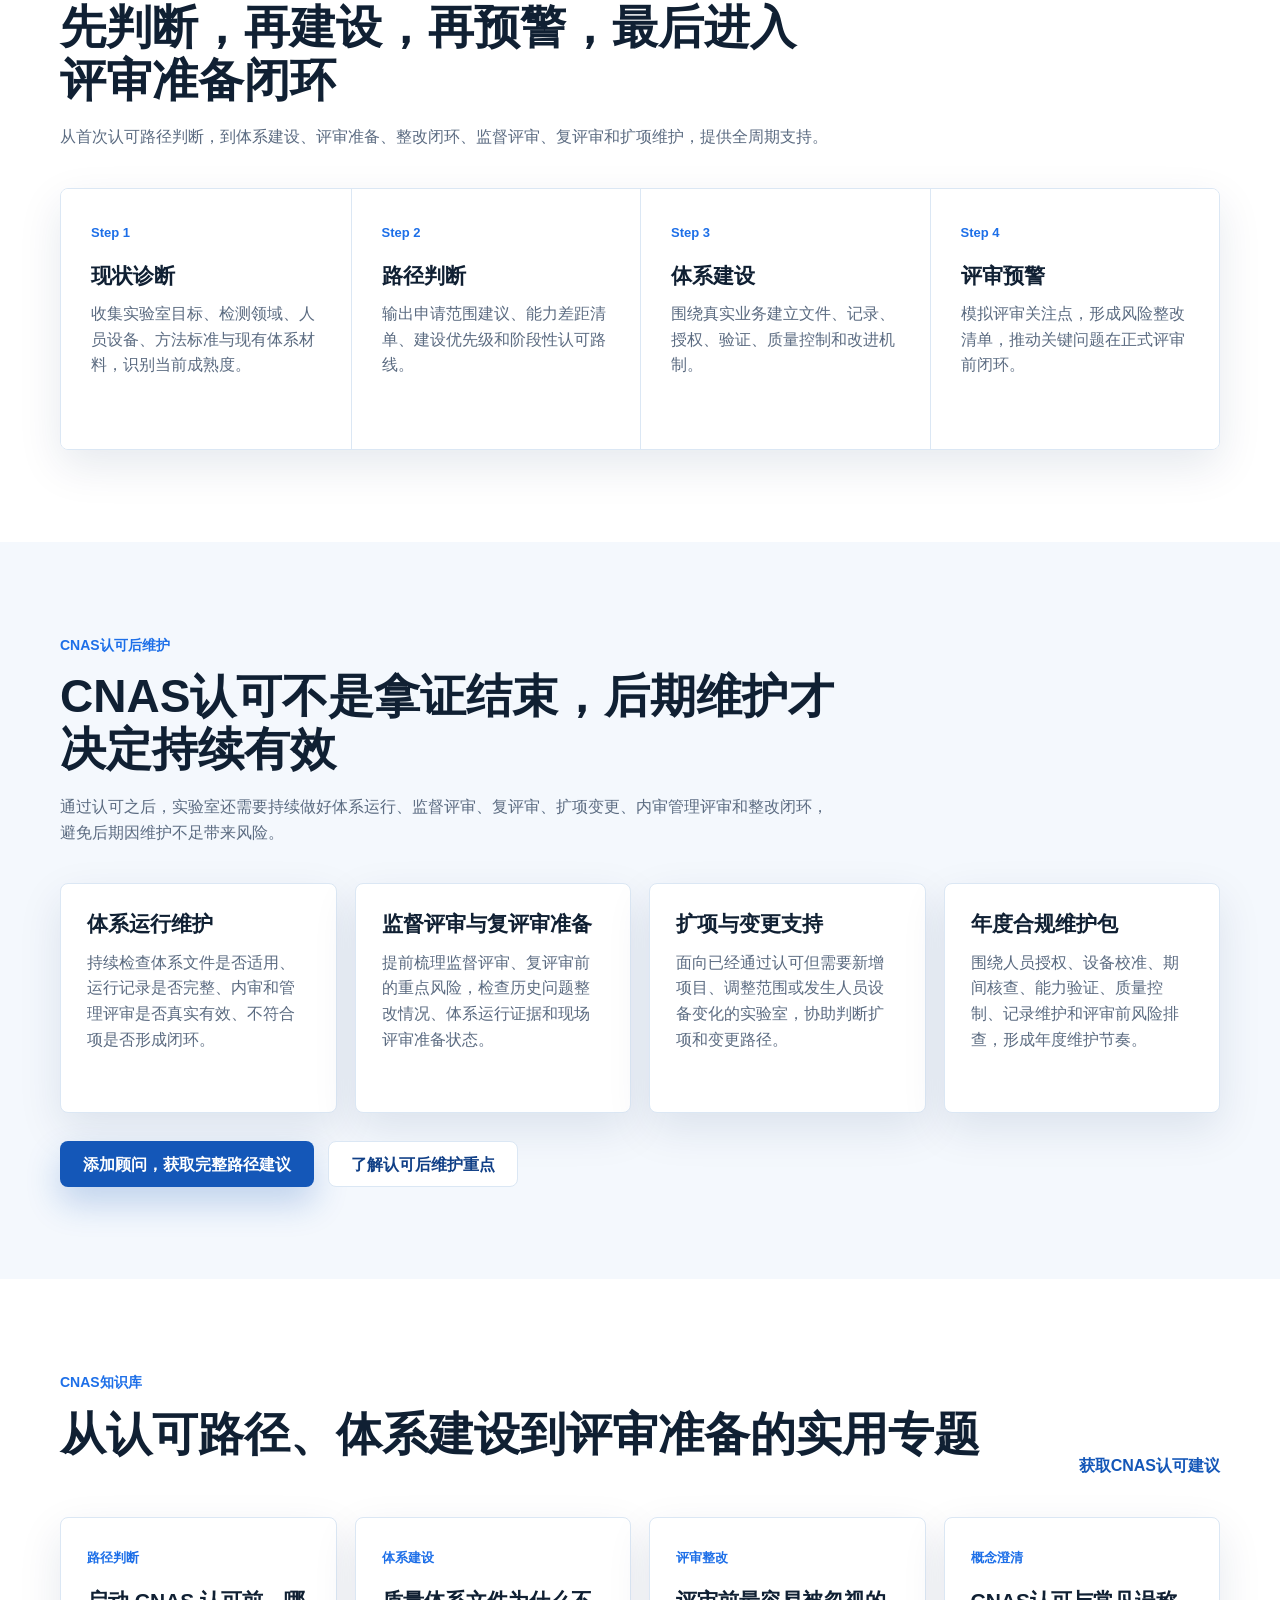
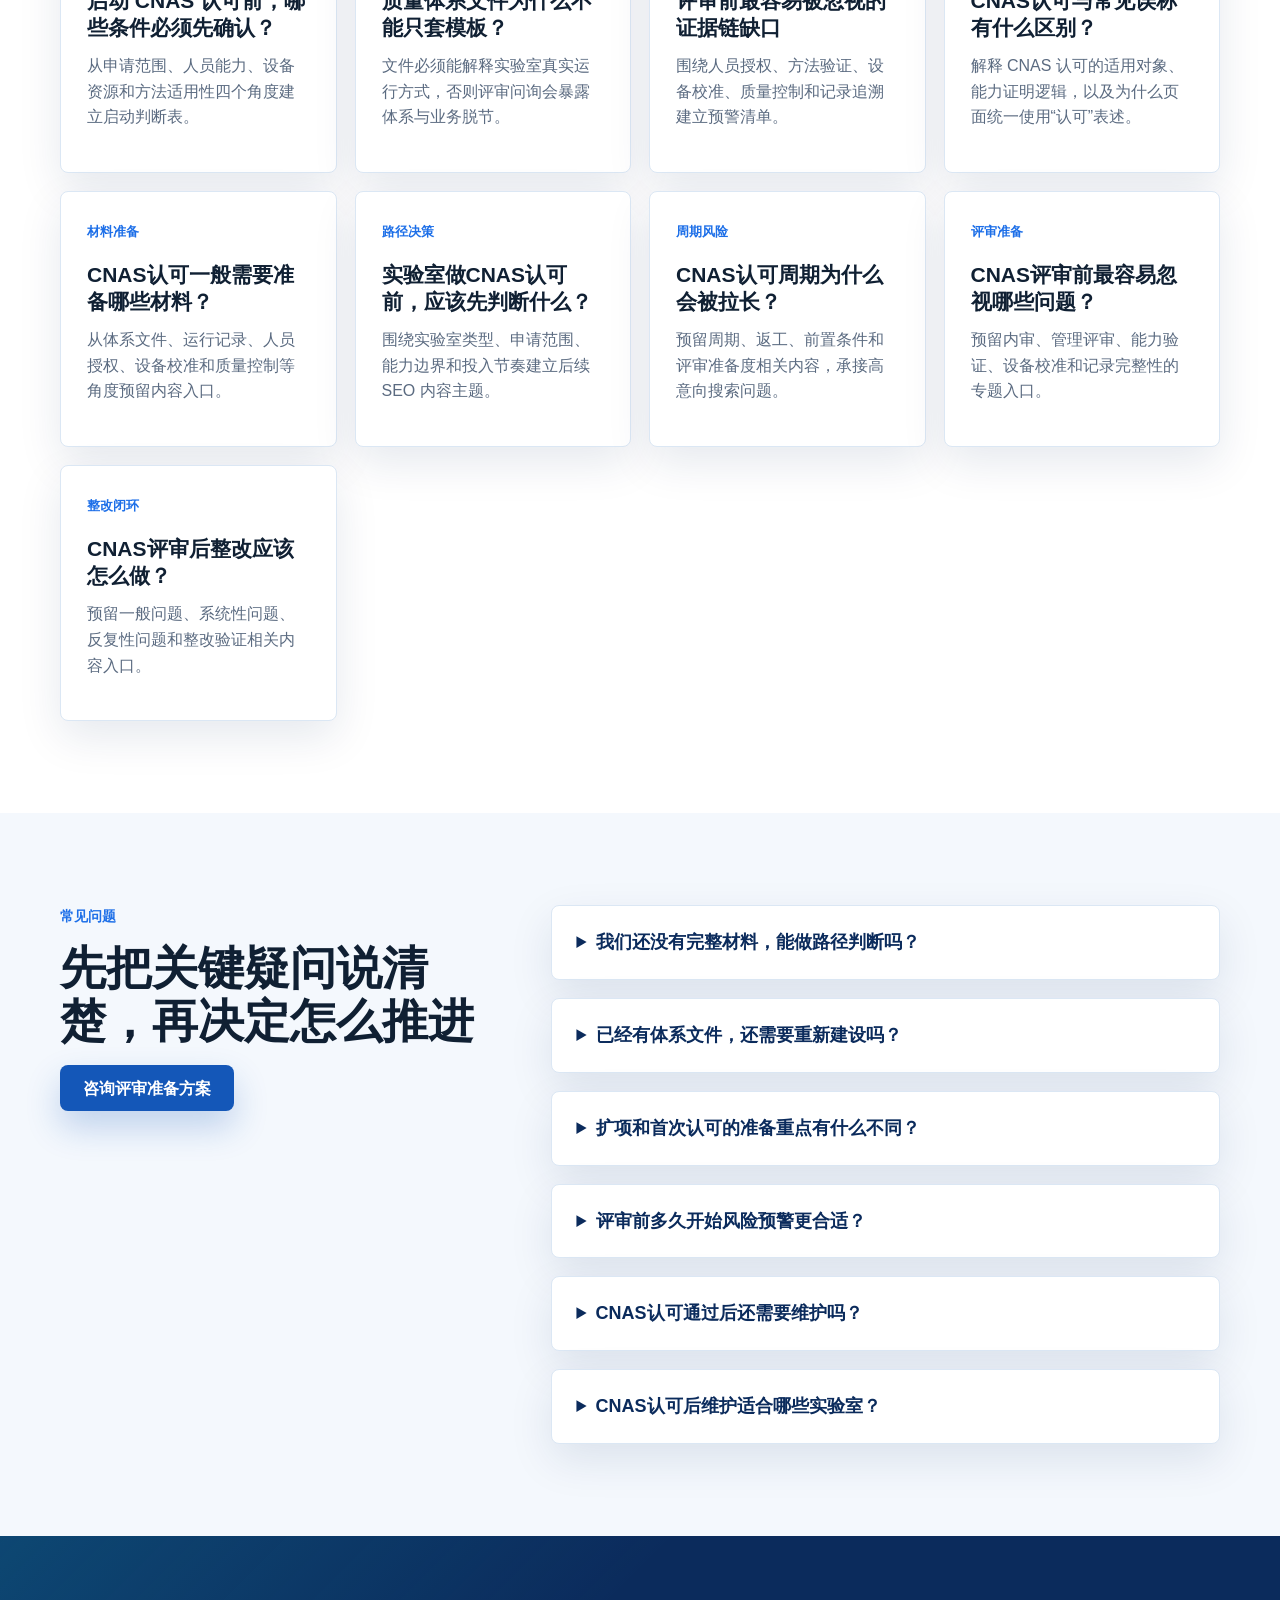
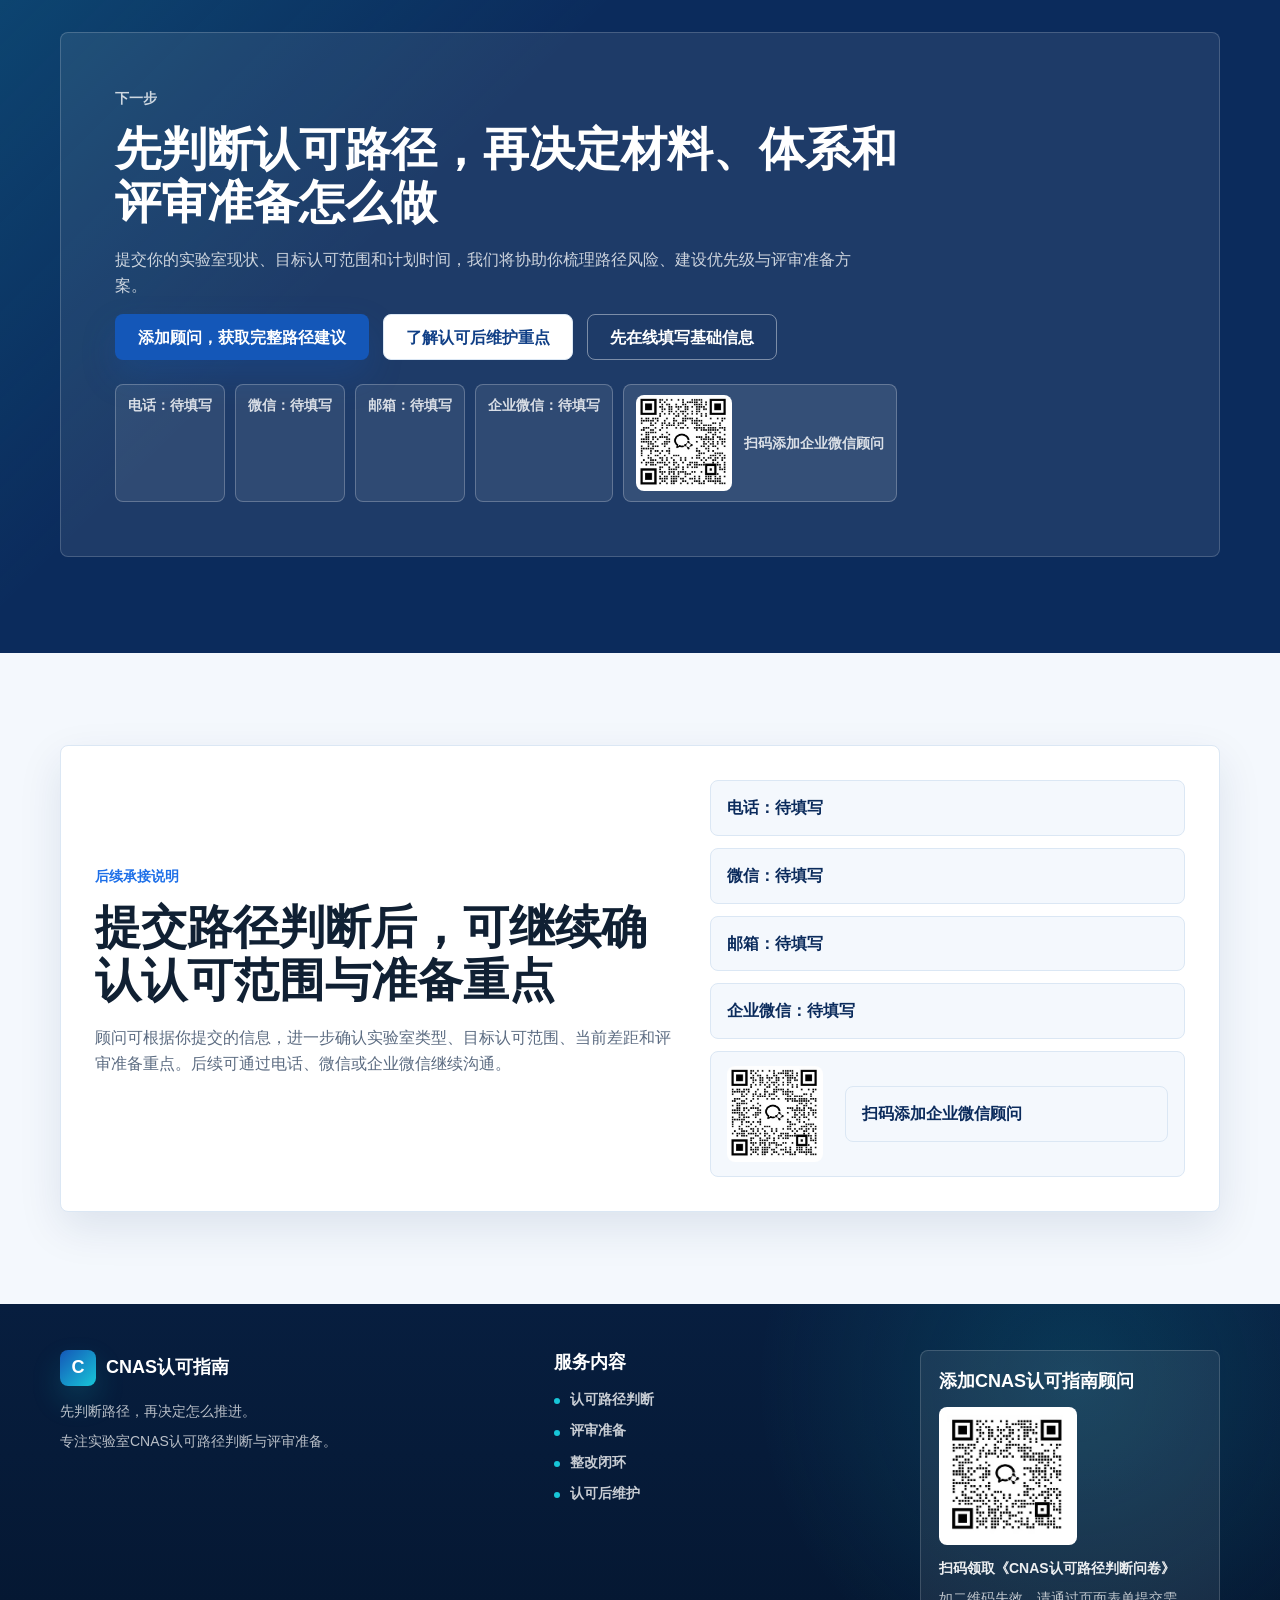
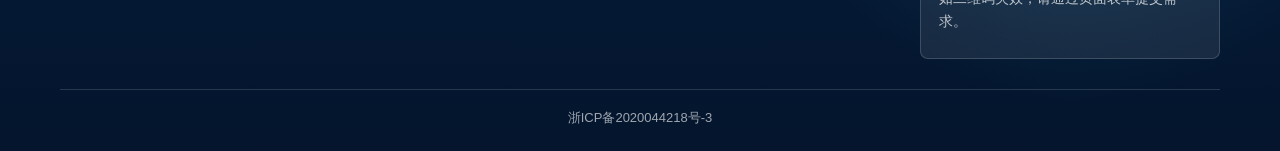
==== commit 4ab98766: "feat: refine mobile UI for CNAS service platform" ====
--- a/index.html
+++ b/index.html
@@ -53,6 +53,21 @@
       <section class="hero" id="hero">
         <div class="hero-grid shell">
           <div class="hero-copy">
+            <div class="mobile-platform-hero" aria-label="移动端平台首页入口">
+              <div class="mobile-brand-row">
+                <span>CNAS认可指南</span>
+                <span>CNAS行业服务平台</span>
+              </div>
+              <h1>做CNAS，<br />先判断路径，<br />再做认可准备</h1>
+              <p>很多实验室的问题，不是审核，而是方向。</p>
+              <div class="mobile-capability-tags" aria-label="平台能力标签">
+                <span>路径判断</span>
+                <span>认可准备</span>
+                <span>评审整改</span>
+                <span>后期维护</span>
+              </div>
+              <a class="mobile-primary-link" href="#assessment">了解CNAS认可路径判断</a>
+            </div>
             <p class="eyebrow">CNAS认可风险决策系统</p>
             <h1>CNAS认可不是先做材料，而是先判断路径对不对</h1>
             <p class="hero-lede">
@@ -91,6 +106,11 @@
       <section class="section assessment-section" id="assessment">
         <div class="shell assessment-layout">
           <div class="assessment-copy">
+            <div class="mobile-assessment-intro">
+              <p class="eyebrow">路径判断入口</p>
+              <h2>CNAS认可路径判断问卷</h2>
+              <p>用几分钟，初步梳理实验室当前阶段、主要风险和下一步准备重点。</p>
+            </div>
             <p class="eyebrow">CNAS认可路径判断问卷</p>
             <h2>用 2 分钟说清现状，先判断认可准备重点</h2>
             <p>
@@ -278,6 +298,42 @@
         为什么这样做：先解释错误路径的代价，再承接到解决方案，符合高决策成本服务的转化节奏。
       -->
       <section class="section risk-section" id="why">
+        <div class="shell mobile-issues">
+          <p class="eyebrow">行业问题</p>
+          <h2>为什么很多CNAS项目后面越来越乱？</h2>
+          <div class="mobile-issue-grid">
+            <article>
+              <span>01</span>
+              <h3>路径不清</h3>
+              <p>一开始没有判断启动路径，后面越做越偏。</p>
+            </article>
+            <article>
+              <span>02</span>
+              <h3>范围不明确</h3>
+              <p>认可范围摇摆，材料和资源准备容易反复。</p>
+            </article>
+            <article>
+              <span>03</span>
+              <h3>文件和实际运行脱节</h3>
+              <p>文件看起来完整，但现场证据跟不上。</p>
+            </article>
+            <article>
+              <span>04</span>
+              <h3>人员设备准备不足</h3>
+              <p>评审前才发现能力、授权和设备状态不匹配。</p>
+            </article>
+            <article>
+              <span>05</span>
+              <h3>后期返工严重</h3>
+              <p>问题集中暴露后，整改周期和沟通成本上升。</p>
+            </article>
+            <article>
+              <span>06</span>
+              <h3>维护节奏失控</h3>
+              <p>通过认可后没有持续运行节奏，监督评审压力变大。</p>
+            </article>
+          </div>
+        </div>
         <div class="shell two-column">
           <div>
             <p class="eyebrow">为什么需要路径判断</p>
@@ -308,6 +364,35 @@
       -->
       <section class="section systems-section" id="systems">
         <div class="shell">
+          <div class="mobile-platform-capabilities">
+            <p class="eyebrow">平台能力</p>
+            <h2>CNAS认可指南能做什么？</h2>
+            <p>
+              围绕认可前、认可中、认可后，提供持续的信息、判断与服务支持，帮助实验室更清楚地推进CNAS认可准备。
+            </p>
+            <div class="mobile-capability-grid">
+              <article>
+                <span>01</span>
+                <h3>路径判断</h3>
+                <p>判断当前条件与启动可行性。</p>
+              </article>
+              <article>
+                <span>02</span>
+                <h3>认可准备</h3>
+                <p>梳理体系、人员、设备与记录准备。</p>
+              </article>
+              <article>
+                <span>03</span>
+                <h3>评审整改</h3>
+                <p>支持评审前风险排查与问题整改。</p>
+              </article>
+              <article>
+                <span>04</span>
+                <h3>后期维护</h3>
+                <p>支持监督评审、复评审、扩项和年度维护。</p>
+              </article>
+            </div>
+          </div>
           <div class="section-heading">
             <p class="eyebrow">三大核心系统</p>
             <h2>从路径决策到评审准备，一套完整的 CNAS 认可建设框架</h2>
@@ -481,6 +566,24 @@
       -->
       <section class="section knowledge-section" id="knowledge">
         <div class="shell">
+          <div class="mobile-latest-content">
+            <p class="eyebrow">内容入口</p>
+            <h2>最新行业内容</h2>
+            <div class="mobile-latest-list">
+              <a href="#assessment">
+                <span>路径判断</span>
+                <strong>CNAS认可前，为什么要先判断路径？</strong>
+              </a>
+              <a href="#maintenance">
+                <span>后期维护</span>
+                <strong>CNAS认可通过后，还需要维护什么？</strong>
+              </a>
+              <a href="#faq">
+                <span>评审整改</span>
+                <strong>CNAS评审整改，常见问题有哪些？</strong>
+              </a>
+            </div>
+          </div>
           <div class="section-heading split-heading">
             <div>
               <p class="eyebrow">CNAS知识库</p>
@@ -549,7 +652,7 @@
             <a class="btn btn-primary" href="#assessment">咨询评审准备方案</a>
           </div>
           <div class="faq-list">
-            <details open>
+            <details>
               <summary>我们还没有完整材料，能做路径判断吗？</summary>
               <p>可以。路径判断的目的正是确认是否应该进入材料建设，以及哪些材料必须优先围绕能力证据补齐。</p>
             </details>
@@ -637,6 +740,7 @@
           </div>
           <p>先判断路径，再决定怎么推进。</p>
           <p>专注实验室CNAS认可路径判断与评审准备。</p>
+          <p class="footer-platform-text">CNAS行业服务平台</p>
         </section>
 
         <section class="footer-service-block" aria-label="服务内容">
@@ -657,7 +761,13 @@
         </section>
       </div>
       <div class="shell footer-icp">
+        <div class="mobile-footer-links" aria-label="移动端底部链接">
+          <a href="#hero">返回顶部</a>
+          <a href="#faq">服务条款</a>
+          <a href="#assessment">隐私政策</a>
+        </div>
         <a href="https://beian.miit.gov.cn/" target="_blank" rel="noopener noreferrer">浙ICP备2020044218号-3</a>
+        <p class="mobile-copyright">Copyright © CNAS认可指南</p>
       </div>
     </footer>
 
--- a/styles.css
+++ b/styles.css
@@ -18,6 +18,10 @@
   --blue-700: #1457b8;
   --blue-600: #1d6fe8;
   --cyan-500: #17c6d8;
+  --gold-500: #d8ad63;
+  --gold-300: #f4d99d;
+  --navy-950: #061629;
+  --navy-900: #091d35;
   --ink: #102033;
   --muted: #5b6b81;
   --line: #dbe7f4;
@@ -33,6 +37,7 @@
 
 html {
   scroll-behavior: smooth;
+  overflow-x: hidden;
 }
 
 body {
@@ -41,6 +46,7 @@
   background: var(--white);
   font-family: "Inter", "PingFang SC", "Microsoft YaHei", Arial, sans-serif;
   line-height: 1.6;
+  overflow-x: hidden;
 }
 
 img {
@@ -152,6 +158,7 @@
 
 p {
   color: var(--muted);
+  overflow-wrap: anywhere;
 }
 
 /* ========== 第二部分：导航、首屏与通用组件 ==========
@@ -172,6 +179,7 @@
   justify-content: space-between;
   min-height: 76px;
   gap: 24px;
+  min-width: 0;
 }
 
 .brand,
@@ -187,6 +195,7 @@
   gap: 10px;
   color: var(--blue-900);
   font-weight: 900;
+  min-width: 0;
 }
 
 .brand-mark {
@@ -203,6 +212,8 @@
   gap: 28px;
   color: var(--muted);
   font-size: 15px;
+  flex: 0 1 auto;
+  min-width: 0;
 }
 
 .nav-links a:hover {
@@ -214,9 +225,12 @@
   display: inline-flex;
   align-items: center;
   justify-content: center;
+  max-width: 100%;
   min-height: 46px;
   border-radius: 8px;
   font-weight: 800;
+  text-align: center;
+  white-space: normal;
   transition: transform 0.2s ease, box-shadow 0.2s ease, background 0.2s ease;
 }
 
@@ -284,9 +298,18 @@
 .hero-grid {
   position: relative;
   display: grid;
-  grid-template-columns: minmax(0, 0.96fr) minmax(420px, 1.04fr);
+  grid-template-columns: minmax(0, 0.96fr) minmax(360px, 1.04fr);
   align-items: center;
   gap: 54px;
+}
+
+.hero-grid > *,
+.assessment-layout > *,
+.two-column > *,
+.faq-layout > *,
+.handoff-box > *,
+.footer-inner > * {
+  min-width: 0;
 }
 
 .hero-copy {
@@ -384,6 +407,17 @@
   font-weight: 900;
 }
 
+.mobile-platform-hero,
+.mobile-assessment-intro,
+.mobile-issues,
+.mobile-platform-capabilities,
+.mobile-latest-content,
+.footer-platform-text,
+.mobile-footer-links,
+.mobile-copyright {
+  display: none;
+}
+
 .assessment-section {
   padding-top: 42px;
   background: linear-gradient(180deg, #ffffff 0%, #f4f8fd 100%);
@@ -391,7 +425,7 @@
 
 .assessment-layout {
   display: grid;
-  grid-template-columns: 0.78fr 1.22fr;
+  grid-template-columns: minmax(300px, 0.78fr) minmax(0, 1.22fr);
   gap: 42px;
   align-items: start;
   padding: 34px;
@@ -423,7 +457,7 @@
 
 .wecom-card {
   display: grid;
-  grid-template-columns: 1fr 150px;
+  grid-template-columns: minmax(0, 1fr) minmax(132px, 150px);
   gap: 18px;
   align-items: center;
   margin-top: 22px;
@@ -466,7 +500,7 @@
 }
 
 .wecom-qr img {
-  width: 100%;
+  width: min(100%, 150px);
   aspect-ratio: 1;
   object-fit: cover;
   border-radius: 6px;
@@ -502,13 +536,13 @@
 
 .form-grid {
   display: grid;
-  grid-template-columns: repeat(2, 1fr);
+  grid-template-columns: repeat(auto-fit, minmax(min(100%, 260px), 1fr));
   gap: 18px;
 }
 
 .choice-grid {
   display: grid;
-  grid-template-columns: repeat(2, 1fr);
+  grid-template-columns: repeat(auto-fit, minmax(min(100%, 210px), 1fr));
   gap: 12px;
 }
 
@@ -646,7 +680,7 @@
 
 .result-grid {
   display: grid;
-  grid-template-columns: repeat(2, 1fr);
+  grid-template-columns: repeat(auto-fit, minmax(min(100%, 240px), 1fr));
   gap: 14px;
 }
 
@@ -702,7 +736,7 @@
 */
 .two-column {
   display: grid;
-  grid-template-columns: 0.82fr 1.18fr;
+  grid-template-columns: minmax(280px, 0.82fr) minmax(0, 1.18fr);
   gap: 56px;
 }
 
@@ -746,7 +780,7 @@
 }
 
 .system-grid {
-  grid-template-columns: repeat(3, 1fr);
+  grid-template-columns: repeat(auto-fit, minmax(min(100%, 260px), 1fr));
 }
 
 .system-card {
@@ -803,7 +837,7 @@
 
 .metrics-grid {
   display: grid;
-  grid-template-columns: repeat(4, 1fr);
+  grid-template-columns: repeat(auto-fit, minmax(min(100%, 180px), 1fr));
   gap: 18px;
 }
 
@@ -826,7 +860,7 @@
 }
 
 .scenario-grid {
-  grid-template-columns: repeat(4, 1fr);
+  grid-template-columns: repeat(auto-fit, minmax(min(100%, 220px), 1fr));
 }
 
 .scenario-grid article,
@@ -840,7 +874,7 @@
 
 .process-line {
   display: grid;
-  grid-template-columns: repeat(4, 1fr);
+  grid-template-columns: repeat(auto-fit, minmax(min(100%, 220px), 1fr));
   gap: 0;
   border: 1px solid var(--line);
   border-radius: 8px;
@@ -873,7 +907,7 @@
 
 .maintenance-grid {
   display: grid;
-  grid-template-columns: repeat(4, 1fr);
+  grid-template-columns: repeat(auto-fit, minmax(min(100%, 220px), 1fr));
   gap: 18px;
 }
 
@@ -894,12 +928,12 @@
 }
 
 .knowledge-grid {
-  grid-template-columns: repeat(3, 1fr);
+  grid-template-columns: repeat(auto-fit, minmax(min(100%, 260px), 1fr));
 }
 
 .faq-layout {
   display: grid;
-  grid-template-columns: 0.78fr 1.22fr;
+  grid-template-columns: minmax(280px, 0.78fr) minmax(0, 1.22fr);
   gap: 64px;
   align-items: start;
 }
@@ -962,7 +996,7 @@
 
 .bottom-wecom-card {
   display: inline-grid;
-  grid-template-columns: 96px minmax(120px, auto);
+  grid-template-columns: 96px minmax(0, auto);
   align-items: center;
   gap: 12px;
   padding: 10px 12px;
@@ -996,7 +1030,7 @@
 
 .handoff-box {
   display: grid;
-  grid-template-columns: 1.1fr 0.9fr;
+  grid-template-columns: minmax(0, 1.1fr) minmax(280px, 0.9fr);
   gap: 34px;
   align-items: center;
   padding: 34px;
@@ -1022,7 +1056,7 @@
 
 .handoff-wecom-card {
   display: grid;
-  grid-template-columns: 104px minmax(120px, 1fr);
+  grid-template-columns: 104px minmax(0, 1fr);
   align-items: center;
   gap: 14px;
   padding: 14px 16px;
@@ -1043,7 +1077,7 @@
 
 .footer-inner {
   display: grid;
-  grid-template-columns: minmax(0, 1.18fr) minmax(180px, 0.72fr) minmax(260px, 0.9fr);
+  grid-template-columns: minmax(0, 1.18fr) minmax(160px, 0.72fr) minmax(240px, 0.9fr);
   align-items: start;
   gap: 34px;
   font-size: 14px;
@@ -1162,11 +1196,15 @@
 }
 
 /* ========== 第四部分：响应式适配 ==========
-  为什么这样做：模块卡片数量较多，移动端需要改为单列，避免文字挤压和 CTA 换行失控。
+  为什么这样做：按 1024/768 明确划分桌面、平板、手机，避免旧桌面和缩放环境误入拥挤布局。
 */
-@media (max-width: 980px) {
+@media (max-width: 1024px) {
   .nav-links {
     display: none;
+  }
+
+  .shell {
+    width: min(100% - 32px, 1040px);
   }
 
   .hero-grid,
@@ -1185,6 +1223,11 @@
     grid-template-columns: 1fr;
   }
 
+  .wecom-qr {
+    justify-self: start;
+    width: min(100%, 184px);
+  }
+
   .hero-visual {
     min-height: auto;
   }
@@ -1199,6 +1242,360 @@
 
   .panel-b {
     right: 18px;
+  }
+
+  .system-grid,
+  .knowledge-grid {
+    grid-template-columns: repeat(auto-fit, minmax(min(100%, 240px), 1fr));
+  }
+
+  .scenario-grid,
+  .maintenance-grid,
+  .process-line {
+    grid-template-columns: repeat(auto-fit, minmax(min(100%, 220px), 1fr));
+  }
+
+  .metrics-grid {
+    grid-template-columns: repeat(auto-fit, minmax(min(100%, 170px), 1fr));
+  }
+
+  .form-grid,
+  .choice-grid,
+  .result-grid {
+    grid-template-columns: repeat(auto-fit, minmax(min(100%, 230px), 1fr));
+  }
+
+  .process-line {
+    gap: 18px;
+    border: 0;
+    overflow: visible;
+    box-shadow: none;
+  }
+
+  .process-line article {
+    border: 1px solid var(--line);
+    border-radius: 8px;
+    box-shadow: var(--card-shadow);
+  }
+
+  .process-line article + article {
+    border-left: 1px solid var(--line);
+    border-top: 1px solid var(--line);
+  }
+
+  .footer-inner {
+    grid-template-columns: minmax(0, 1fr) minmax(220px, 300px);
+  }
+
+  .footer-service-block {
+    order: 3;
+    grid-column: 1 / -1;
+  }
+}
+
+@media (max-width: 768px) {
+  body {
+    background: var(--navy-950);
+  }
+
+  .shell {
+    width: min(100% - 28px, 1160px);
+  }
+
+  h1 {
+    font-size: 36px;
+  }
+
+  h2 {
+    font-size: 28px;
+  }
+
+  .section {
+    padding: 56px 0;
+  }
+
+  main {
+    display: flex;
+    flex-direction: column;
+  }
+
+  .nav {
+    min-height: 66px;
+    gap: 12px;
+  }
+
+  .site-header {
+    border-bottom-color: rgba(244, 217, 157, 0.12);
+    background: rgba(6, 22, 41, 0.88);
+  }
+
+  .brand {
+    color: var(--white);
+  }
+
+  .brand-mark {
+    background: linear-gradient(135deg, #17345d, var(--gold-500));
+  }
+
+  .nav-cta {
+    display: none;
+  }
+
+  .hero {
+    order: 1;
+    min-height: auto;
+    padding: 28px 0 42px;
+    background:
+      linear-gradient(180deg, rgba(6, 22, 41, 0.22), rgba(6, 22, 41, 0.98)),
+      radial-gradient(circle at 82% 8%, rgba(216, 173, 99, 0.18), transparent 30%),
+      linear-gradient(160deg, #0b2340 0%, #061629 68%);
+  }
+
+  .hero::before {
+    background-image:
+      linear-gradient(rgba(244, 217, 157, 0.05) 1px, transparent 1px),
+      linear-gradient(90deg, rgba(244, 217, 157, 0.04) 1px, transparent 1px);
+    background-size: 34px 34px;
+    opacity: 0.55;
+  }
+
+  .hero-grid {
+    display: block;
+  }
+
+  .hero-copy {
+    max-width: none;
+  }
+
+  .hero-copy > .eyebrow,
+  .hero-copy > h1,
+  .hero-copy > .hero-lede,
+  .hero-copy > .hero-actions,
+  .hero-copy > .hero-proof,
+  .hero-visual {
+    display: none;
+  }
+
+  .mobile-platform-hero {
+    display: grid;
+    gap: 22px;
+    min-height: calc(100svh - 128px);
+    align-content: center;
+    padding: 20px 0 8px;
+    color: var(--white);
+  }
+
+  .mobile-brand-row {
+    display: grid;
+    gap: 5px;
+    width: max-content;
+    padding-bottom: 14px;
+    border-bottom: 2px solid var(--gold-500);
+    font-weight: 900;
+    letter-spacing: 0;
+  }
+
+  .mobile-brand-row span:first-child {
+    font-size: 19px;
+    line-height: 1.15;
+  }
+
+  .mobile-brand-row span:last-child {
+    color: rgba(255, 255, 255, 0.68);
+    font-size: 13px;
+  }
+
+  .mobile-platform-hero h1 {
+    margin: 18px 0 0;
+    color: var(--white);
+    font-size: 38px;
+    line-height: 1.18;
+  }
+
+  .mobile-platform-hero h1::first-line {
+    color: var(--white);
+  }
+
+  .mobile-platform-hero p {
+    max-width: 280px;
+    margin: 0;
+    color: rgba(255, 255, 255, 0.78);
+    font-size: 17px;
+    line-height: 1.75;
+  }
+
+  .mobile-capability-tags {
+    display: grid;
+    grid-template-columns: repeat(4, minmax(0, 1fr));
+    gap: 8px;
+    margin-top: 8px;
+  }
+
+  .mobile-capability-tags span {
+    display: grid;
+    min-height: 54px;
+    place-items: center;
+    border: 1px solid rgba(244, 217, 157, 0.22);
+    border-radius: 14px;
+    color: rgba(255, 255, 255, 0.82);
+    background: rgba(255, 255, 255, 0.05);
+    font-size: 12px;
+    font-weight: 900;
+  }
+
+  .mobile-primary-link {
+    display: flex;
+    min-height: 64px;
+    align-items: center;
+    justify-content: space-between;
+    margin-top: 12px;
+    padding: 0 20px;
+    border-radius: 18px;
+    color: #102033;
+    background: linear-gradient(135deg, #f8dfaa, var(--gold-500));
+    font-weight: 900;
+    box-shadow: 0 20px 48px rgba(216, 173, 99, 0.22);
+  }
+
+  .mobile-primary-link::after {
+    content: "→";
+    display: grid;
+    width: 34px;
+    height: 34px;
+    place-items: center;
+    border-radius: 999px;
+    color: var(--white);
+    background: var(--navy-950);
+    font-size: 20px;
+  }
+
+  .risk-section {
+    order: 2;
+    padding-top: 34px;
+    border-radius: 26px 26px 0 0;
+    background: #f7f8fb;
+  }
+
+  .risk-section .two-column {
+    display: none;
+  }
+
+  .mobile-issues {
+    display: block;
+  }
+
+  .mobile-issues .eyebrow,
+  .mobile-platform-capabilities .eyebrow,
+  .mobile-latest-content .eyebrow,
+  .mobile-assessment-intro .eyebrow {
+    color: var(--gold-500);
+  }
+
+  .mobile-issues h2,
+  .mobile-platform-capabilities h2,
+  .mobile-latest-content h2 {
+    color: var(--ink);
+    font-size: 27px;
+  }
+
+  .mobile-issue-grid,
+  .mobile-capability-grid {
+    display: grid;
+    gap: 12px;
+  }
+
+  .mobile-issue-grid article,
+  .mobile-capability-grid article {
+    position: relative;
+    padding: 18px 18px 18px 58px;
+    border: 1px solid rgba(219, 231, 244, 0.82);
+    border-radius: 18px;
+    background: var(--white);
+    box-shadow: 0 14px 34px rgba(9, 29, 53, 0.08);
+  }
+
+  .mobile-issue-grid span,
+  .mobile-capability-grid span {
+    position: absolute;
+    top: 18px;
+    left: 18px;
+    color: var(--gold-500);
+    font-size: 13px;
+    font-weight: 900;
+  }
+
+  .mobile-issue-grid h3,
+  .mobile-capability-grid h3 {
+    margin-bottom: 5px;
+    font-size: 17px;
+  }
+
+  .mobile-issue-grid p,
+  .mobile-capability-grid p {
+    margin: 0;
+    font-size: 14px;
+    line-height: 1.65;
+  }
+
+  .systems-section {
+    order: 3;
+    background: var(--navy-950);
+  }
+
+  .systems-section .section-heading,
+  .systems-section .system-grid {
+    display: none;
+  }
+
+  .mobile-platform-capabilities {
+    display: block;
+    color: var(--white);
+  }
+
+  .mobile-platform-capabilities h2 {
+    color: var(--white);
+  }
+
+  .mobile-platform-capabilities > p {
+    margin-bottom: 22px;
+    color: rgba(255, 255, 255, 0.74);
+  }
+
+  .mobile-capability-grid article {
+    border-color: rgba(244, 217, 157, 0.16);
+    background: rgba(255, 255, 255, 0.06);
+    box-shadow: none;
+  }
+
+  .mobile-capability-grid h3 {
+    color: var(--white);
+  }
+
+  .mobile-capability-grid p {
+    color: rgba(255, 255, 255, 0.68);
+  }
+
+  .assessment-section {
+    order: 4;
+    padding-top: 48px;
+    background: #f7f8fb;
+  }
+
+  .hero {
+    padding: 28px 0 42px;
+  }
+
+  .hero-lede {
+    font-size: 17px;
+  }
+
+  .btn {
+    width: 100%;
+  }
+
+  .hero-proof span {
+    flex: 1 1 calc(50% - 10px);
+    text-align: center;
   }
 
   .system-grid,
@@ -1210,83 +1607,134 @@
   .form-grid,
   .choice-grid,
   .result-grid {
-    grid-template-columns: repeat(2, 1fr);
-  }
-
-  .process-line article + article {
-    border-left: 0;
-    border-top: 1px solid var(--line);
-  }
-}
-
-@media (max-width: 640px) {
-  .shell {
-    width: min(100% - 28px, 1160px);
-  }
-
-  h1 {
-    font-size: 36px;
-  }
-
-  h2 {
-    font-size: 29px;
-  }
-
-  .section {
-    padding: 66px 0;
-  }
-
-  .nav {
-    min-height: 66px;
-  }
-
-  .nav-cta {
-    display: none;
-  }
-
-  .hero {
-    padding: 44px 0 64px;
-  }
-
-  .hero-lede {
-    font-size: 17px;
-  }
-
-  .btn {
-    width: 100%;
-  }
-
-  .hero-proof span {
-    flex: 1 1 calc(50% - 10px);
-    text-align: center;
-  }
-
-  .hero-visual img {
-    height: 300px;
-  }
-
-  .floating-panel {
-    position: static;
-    width: 100%;
-    margin-top: 12px;
-  }
-
-  .system-grid,
-  .scenario-grid,
-  .process-line,
-  .knowledge-grid,
-  .maintenance-grid,
-  .metrics-grid,
-  .form-grid,
-  .choice-grid,
-  .result-grid {
-    grid-template-columns: 1fr;
+    grid-template-columns: minmax(0, 1fr);
   }
 
   .assessment-layout,
   .assessment-form,
   .assessment-result {
-    padding: 18px;
+    padding: 20px;
+    border-radius: 20px;
+  }
+
+  .assessment-layout {
+    gap: 18px;
+    border: 0;
+    background: transparent;
+    box-shadow: none;
+  }
+
+  .assessment-copy > .eyebrow,
+  .assessment-copy > h2,
+  .assessment-copy > p,
+  .assessment-points {
+    display: none;
+  }
+
+  .mobile-assessment-intro {
+    display: block;
+    margin-bottom: 18px;
+  }
+
+  .mobile-assessment-intro h2 {
+    margin-bottom: 10px;
+  }
+
+  .mobile-assessment-intro p {
+    margin-bottom: 0;
+    font-size: 15px;
+  }
+
+  .wecom-card {
+    padding: 20px;
+    border-color: rgba(216, 173, 99, 0.24);
+    border-radius: 22px;
+    background: linear-gradient(180deg, #ffffff 0%, #fbfbfd 100%);
+    box-shadow: 0 18px 44px rgba(9, 29, 53, 0.1);
+  }
+
+  .wecom-card h3 {
+    font-size: 22px;
+  }
+
+  .wecom-subtitle,
+  .wecom-contact {
+    color: var(--gold-500);
+  }
+
+  .wecom-qr {
+    justify-self: center;
+    width: min(100%, 190px);
+    padding: 12px;
+    border-style: solid;
+    border-color: rgba(216, 173, 99, 0.28);
+    border-radius: 18px;
+    background: #ffffff;
+  }
+
+  .wecom-confirm {
+    justify-self: stretch;
+    color: #102033;
+    background: linear-gradient(135deg, #f8dfaa, var(--gold-500));
+    border-color: transparent;
+  }
+
+  .assessment-form {
+    gap: 20px;
+    margin-top: 4px;
+    border-color: rgba(219, 231, 244, 0.76);
+    background: var(--white);
+    box-shadow: 0 16px 38px rgba(9, 29, 53, 0.08);
+  }
+
+  .form-heading .eyebrow {
+    color: var(--gold-500);
+  }
+
+  .form-heading h3 {
+    font-size: 23px;
+  }
+
+  input,
+  select,
+  textarea {
+    min-height: 54px;
+    border-color: #e5ebf3;
+    border-radius: 14px;
+    background: #fafcff;
+  }
+
+  .choice-grid label {
+    min-height: 52px;
+    border-radius: 14px;
+    background: #fafcff;
+  }
+
+  .privacy-note,
+  .risk-disclaimer,
+  .form-message,
+  .result-next-actions,
+  .result-grid section,
+  .result-grade {
+    border-radius: 16px;
+  }
+
+  .form-submit {
+    background: var(--navy-950);
+    box-shadow: 0 16px 34px rgba(6, 22, 41, 0.18);
+  }
+
+  .assessment-result {
+    border-color: rgba(216, 173, 99, 0.22);
+    background: #ffffff;
+  }
+
+  .result-grade > span {
+    background: linear-gradient(135deg, var(--navy-950), #17345d);
+  }
+
+  .result-grid section {
+    background: #fafcff;
   }
 
   .result-grade {
@@ -1301,6 +1749,108 @@
     display: block;
   }
 
+  .knowledge-section {
+    order: 5;
+    background: #f7f8fb;
+  }
+
+  .knowledge-section .split-heading,
+  .knowledge-section .knowledge-grid {
+    display: none;
+  }
+
+  .mobile-latest-content {
+    display: block;
+  }
+
+  .mobile-latest-list {
+    display: grid;
+    gap: 12px;
+  }
+
+  .mobile-latest-list a {
+    display: grid;
+    gap: 8px;
+    padding: 18px;
+    border: 1px solid rgba(219, 231, 244, 0.82);
+    border-radius: 18px;
+    background: var(--white);
+    box-shadow: 0 14px 32px rgba(9, 29, 53, 0.07);
+  }
+
+  .mobile-latest-list span {
+    color: var(--gold-500);
+    font-size: 13px;
+    font-weight: 900;
+  }
+
+  .mobile-latest-list strong {
+    color: var(--ink);
+    line-height: 1.45;
+  }
+
+  .faq-section {
+    order: 6;
+    background: #f7f8fb;
+  }
+
+  .faq-layout {
+    gap: 22px;
+  }
+
+  .faq-layout > div:first-child .btn {
+    display: none;
+  }
+
+  .faq-list details {
+    padding: 18px;
+    border-radius: 16px;
+    box-shadow: 0 12px 30px rgba(9, 29, 53, 0.06);
+  }
+
+  .faq-list summary {
+    font-size: 16px;
+  }
+
+  .maintenance-section {
+    order: 7;
+    background: var(--navy-950);
+  }
+
+  .maintenance-section .section-heading h2,
+  .maintenance-grid h3 {
+    color: var(--white);
+  }
+
+  .maintenance-section .section-heading p:not(.eyebrow),
+  .maintenance-grid p {
+    color: rgba(255, 255, 255, 0.68);
+  }
+
+  .maintenance-section .eyebrow {
+    color: var(--gold-500);
+  }
+
+  .maintenance-grid article {
+    min-height: auto;
+    border-color: rgba(244, 217, 157, 0.16);
+    border-radius: 18px;
+    background: rgba(255, 255, 255, 0.06);
+    box-shadow: none;
+  }
+
+  .maintenance-actions {
+    display: none;
+  }
+
+  .metrics-band,
+  .scenario-section,
+  .process-section,
+  .final-cta,
+  .handoff-section {
+    display: none;
+  }
+
   .final-cta-box {
     padding: 26px 18px;
   }
@@ -1315,14 +1865,16 @@
 
   .bottom-wecom-card,
   .handoff-wecom-card {
-    grid-template-columns: 88px minmax(0, 1fr);
+    grid-template-columns: minmax(0, 1fr);
     width: 100%;
+    justify-items: center;
+    text-align: center;
   }
 
   .bottom-wecom-card img,
   .handoff-wecom-card img {
-    width: 88px;
-    height: 88px;
+    width: 112px;
+    height: 112px;
   }
 
   .handoff-box {
@@ -1330,6 +1882,66 @@
   }
 
   .footer-inner {
-    display: grid;
-  }
-}
+    grid-template-columns: minmax(0, 1fr);
+    gap: 24px;
+    text-align: center;
+  }
+
+  .footer-service-block {
+    order: initial;
+    grid-column: auto;
+  }
+
+  .footer-service-block li {
+    padding-left: 0;
+  }
+
+  .footer-service-block li::before {
+    display: none;
+  }
+
+  .footer-wecom-block {
+    justify-self: center;
+  }
+
+  .footer-wecom-block img {
+    margin: 0 auto;
+  }
+
+  .site-footer {
+    padding-top: 52px;
+    background:
+      radial-gradient(circle at 50% 0%, rgba(216, 173, 99, 0.14), transparent 28%),
+      linear-gradient(180deg, #091d35 0%, #061629 100%);
+  }
+
+  .footer-brand-logo {
+    justify-content: center;
+  }
+
+  .footer-platform-text {
+    display: block;
+    color: rgba(244, 217, 157, 0.78) !important;
+    font-weight: 900;
+  }
+
+  .mobile-footer-links {
+    display: flex;
+    justify-content: center;
+    gap: 18px;
+    margin-bottom: 14px;
+  }
+
+  .mobile-footer-links a {
+    color: rgba(255, 255, 255, 0.68);
+    font-size: 13px;
+    font-weight: 800;
+  }
+
+  .mobile-copyright {
+    display: block;
+    margin: 10px 0 0;
+    color: rgba(255, 255, 255, 0.46);
+    font-size: 12px;
+  }
+}
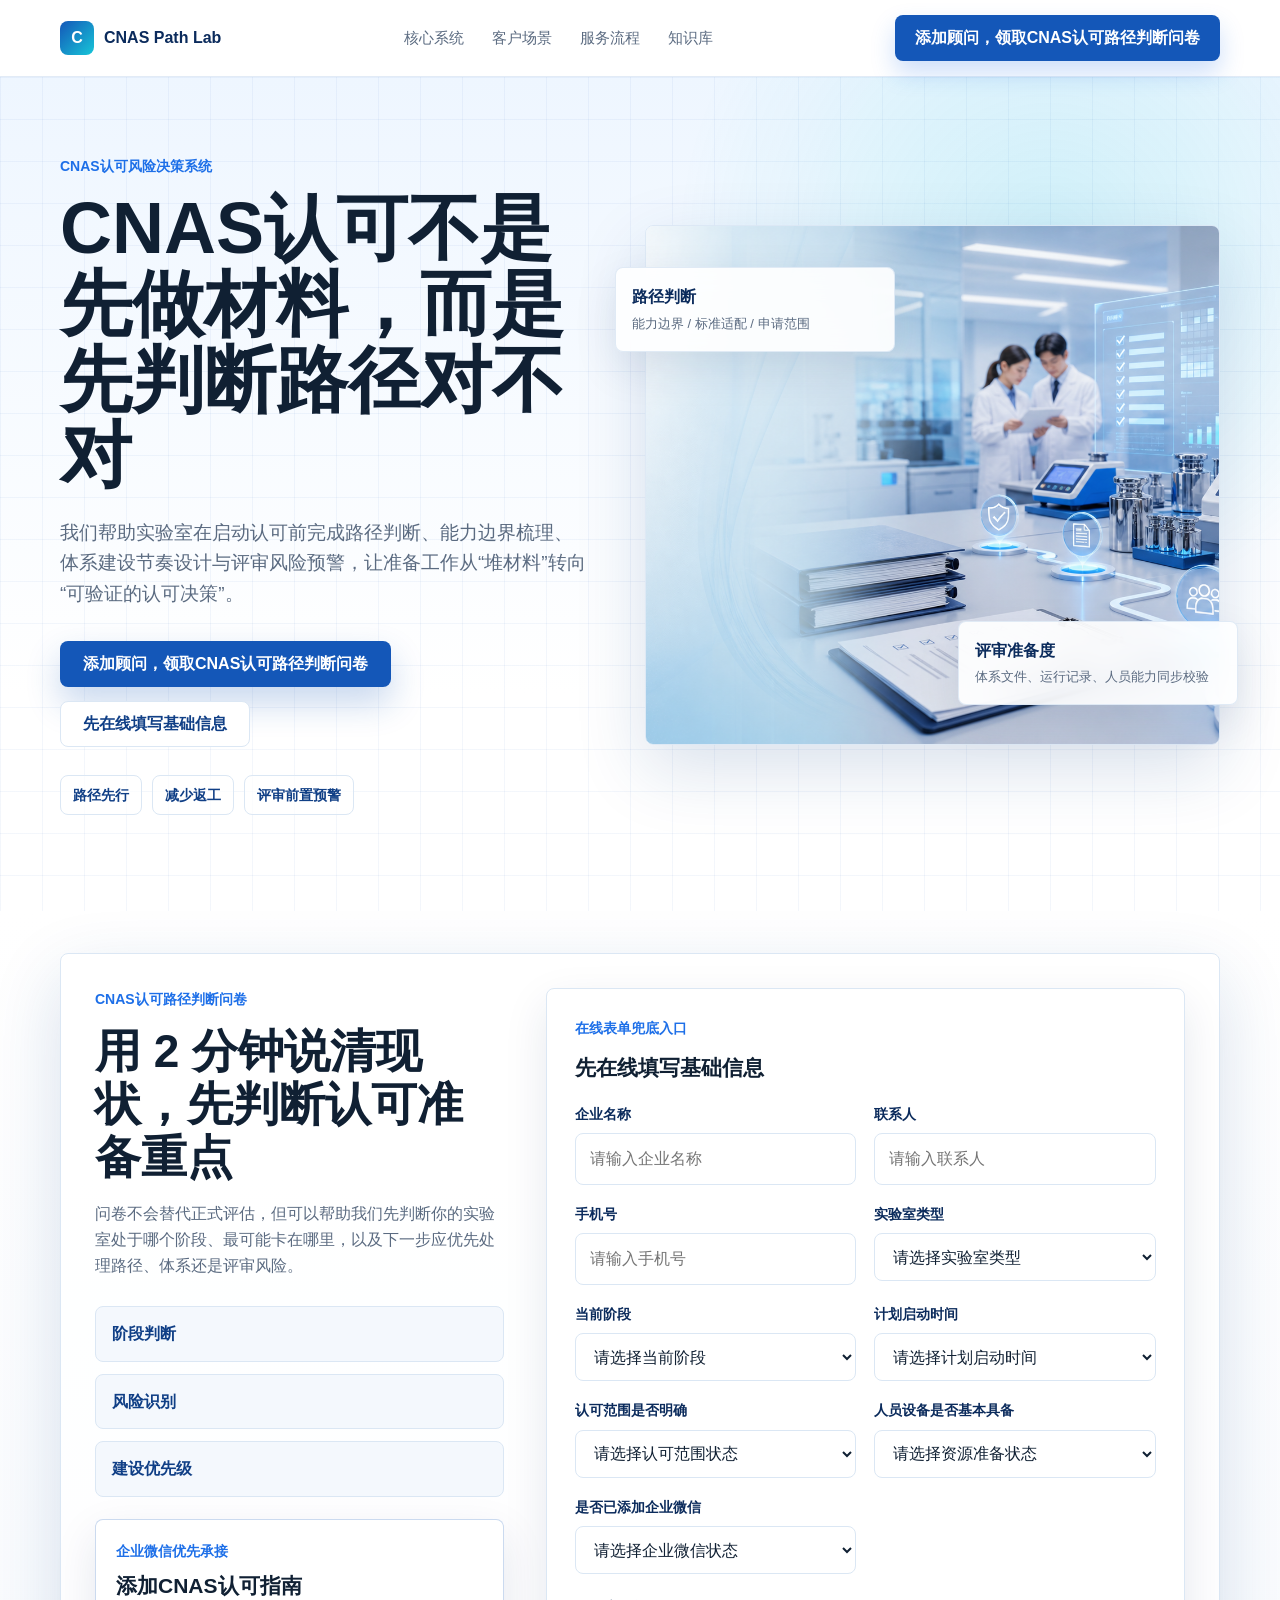
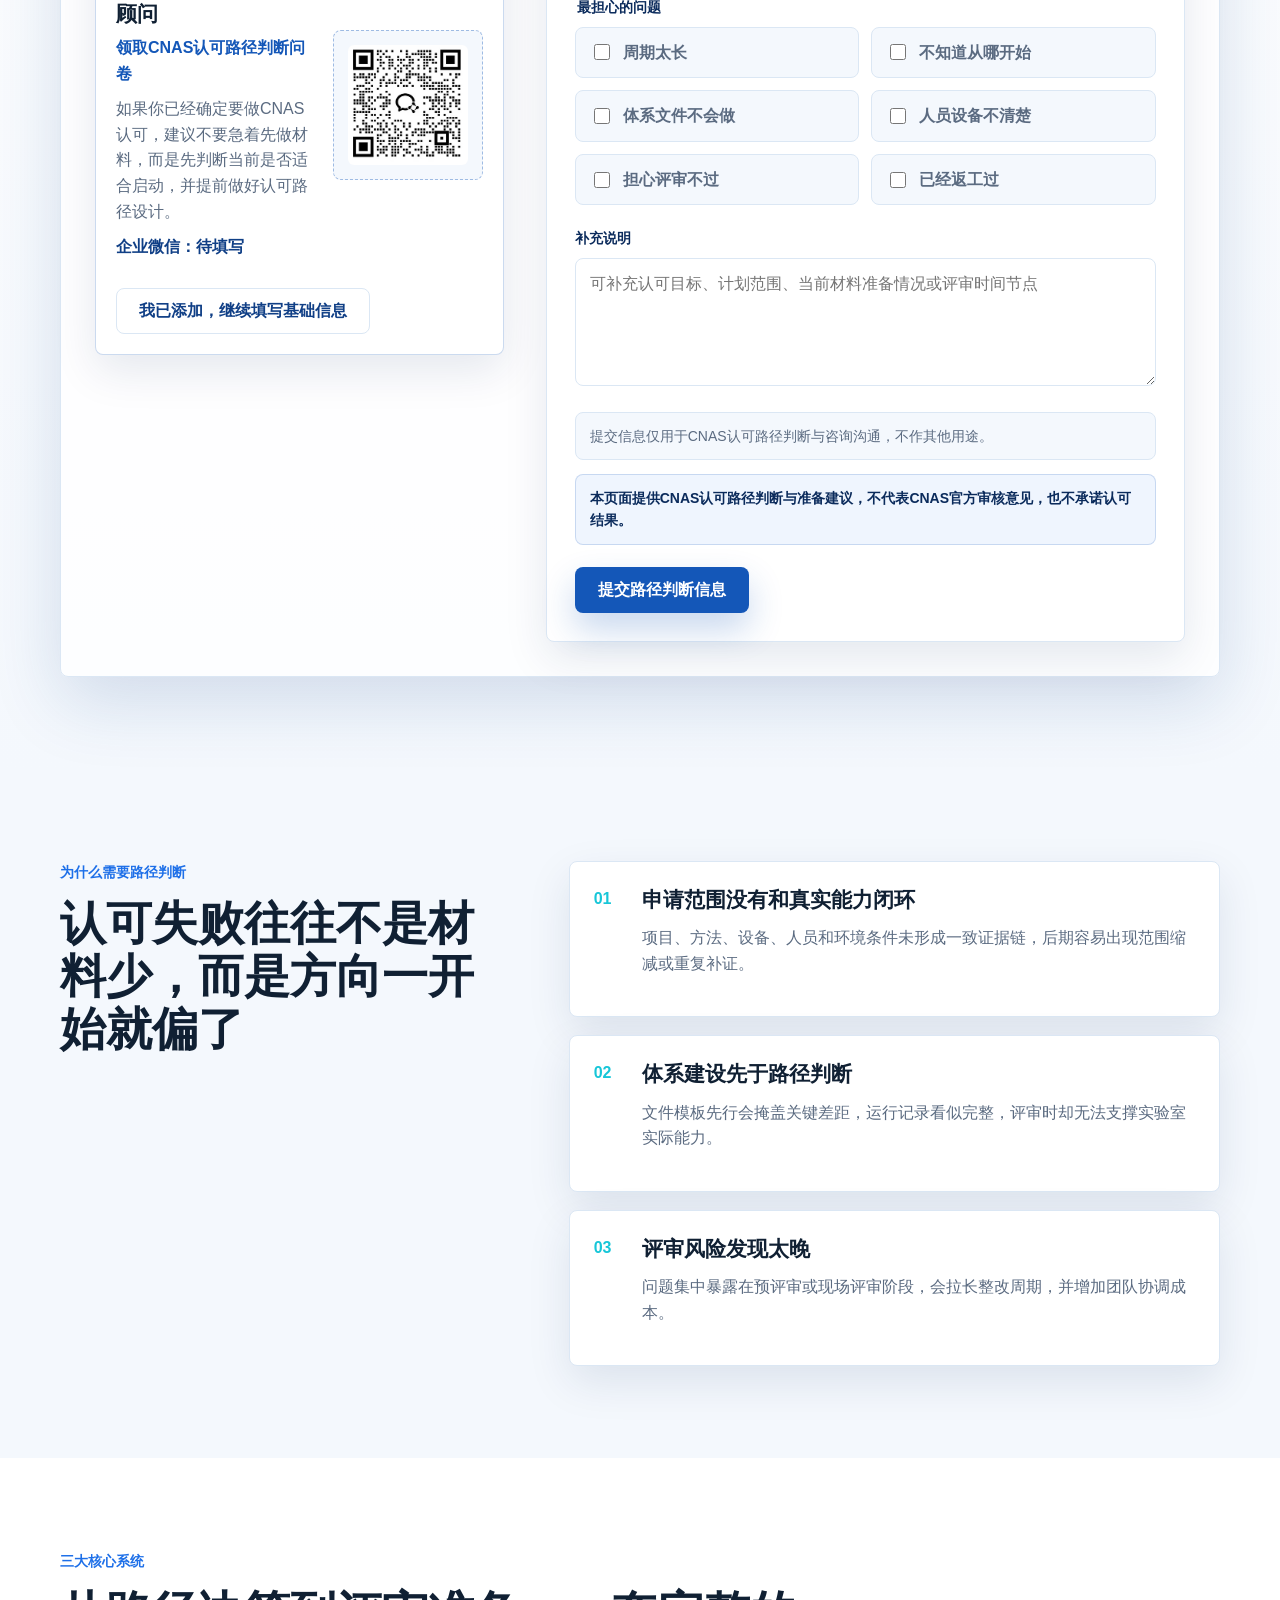
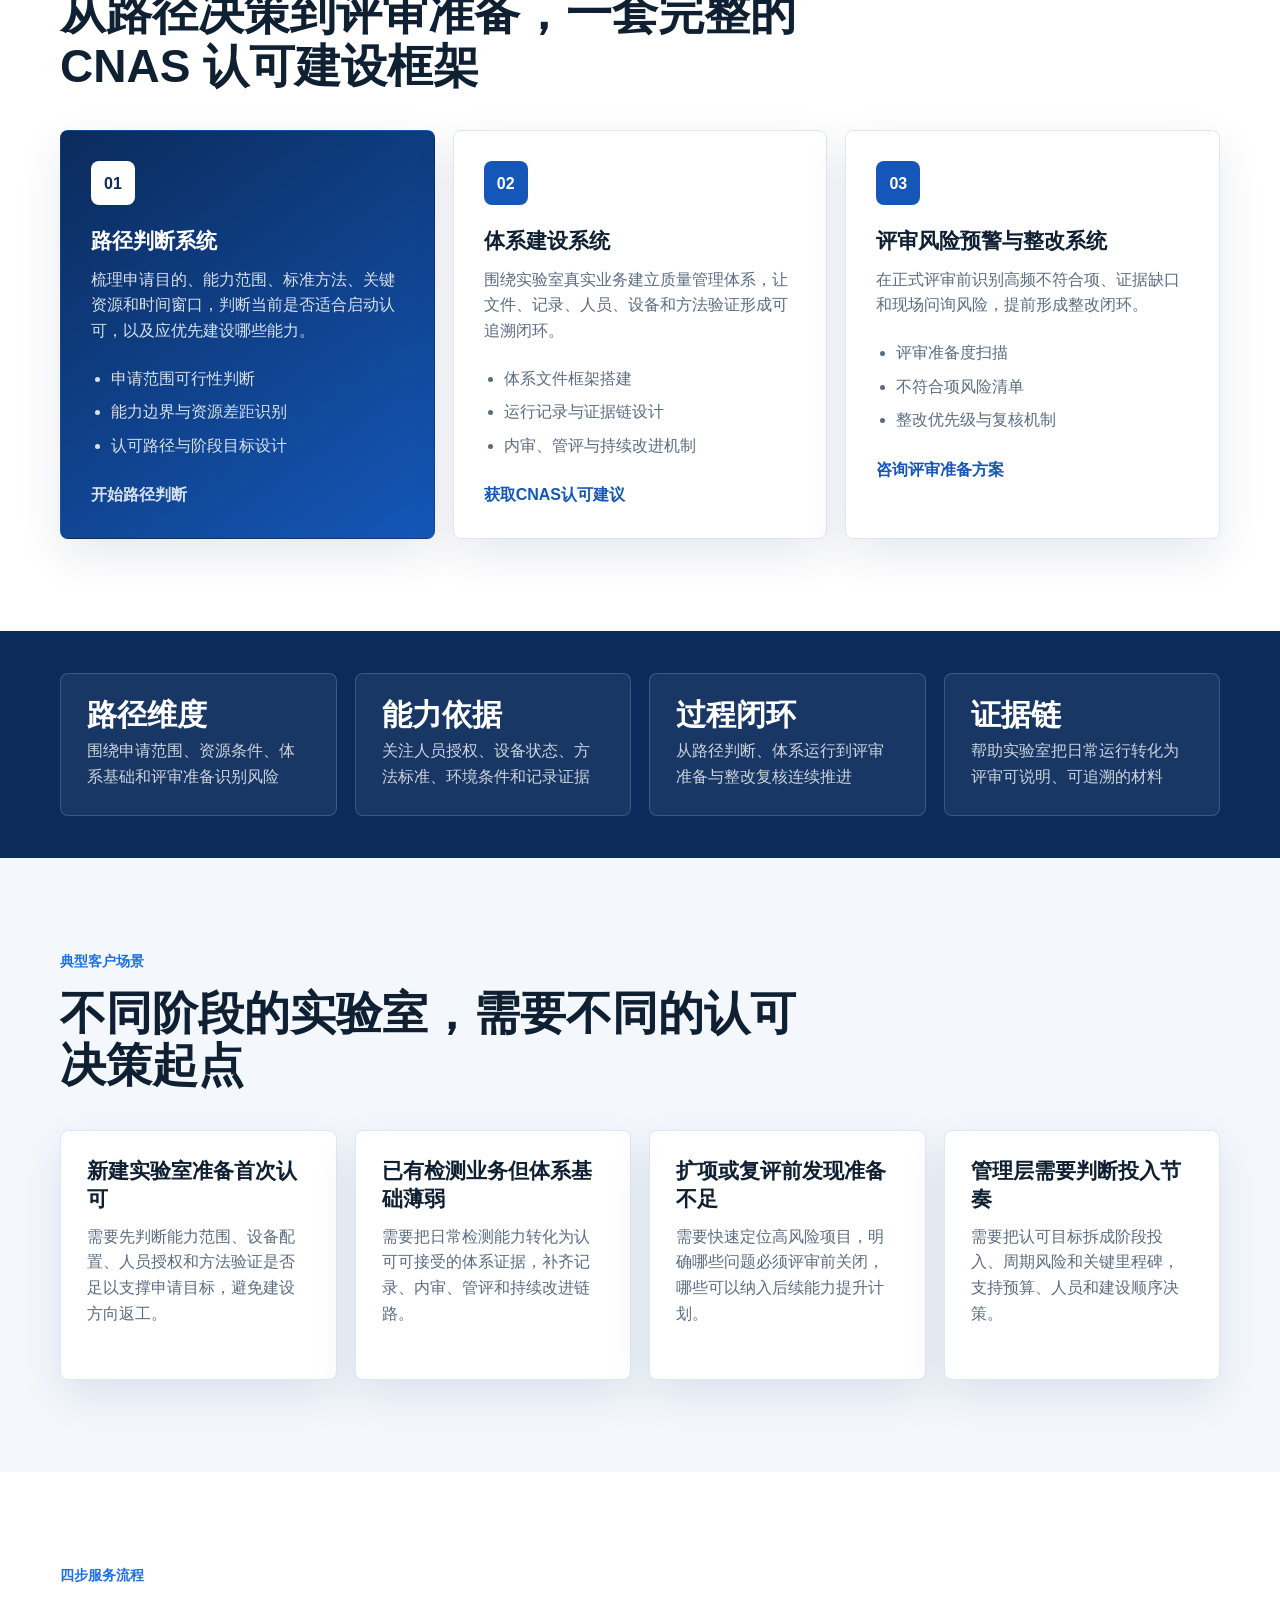
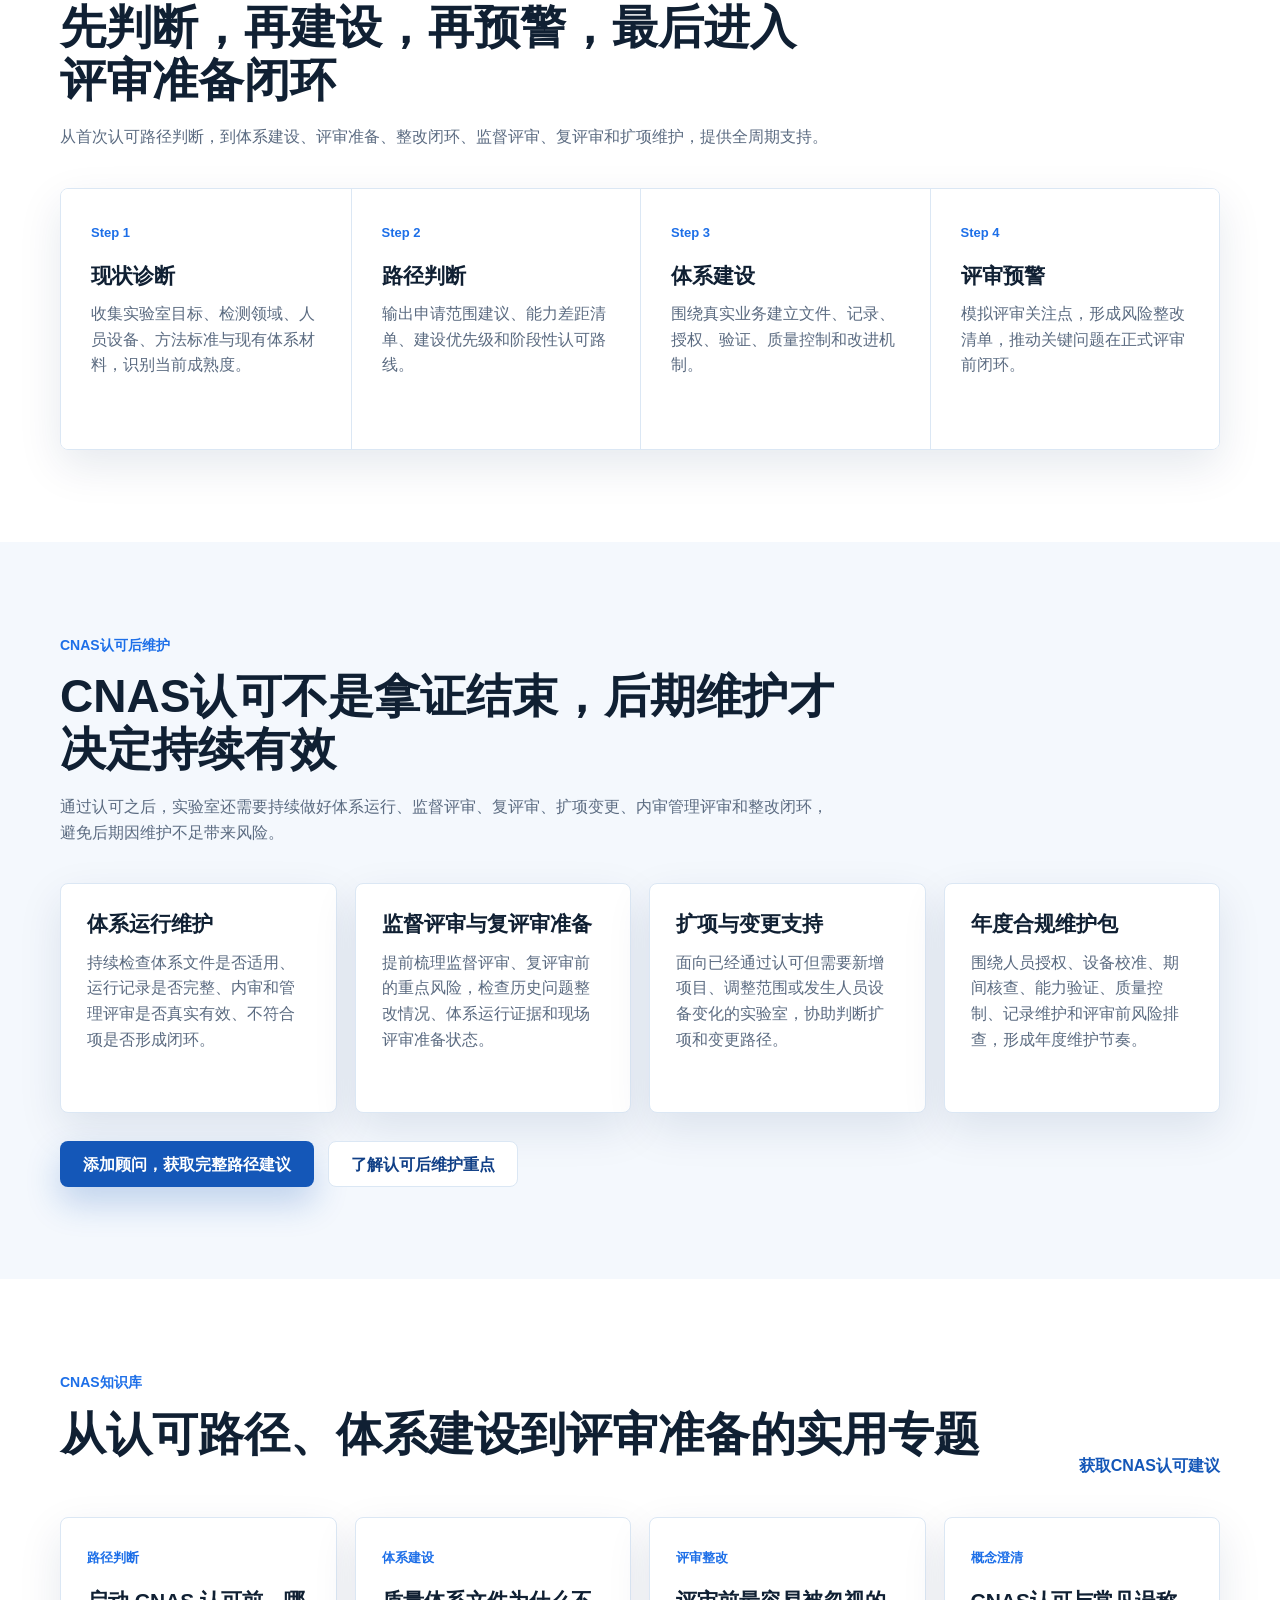
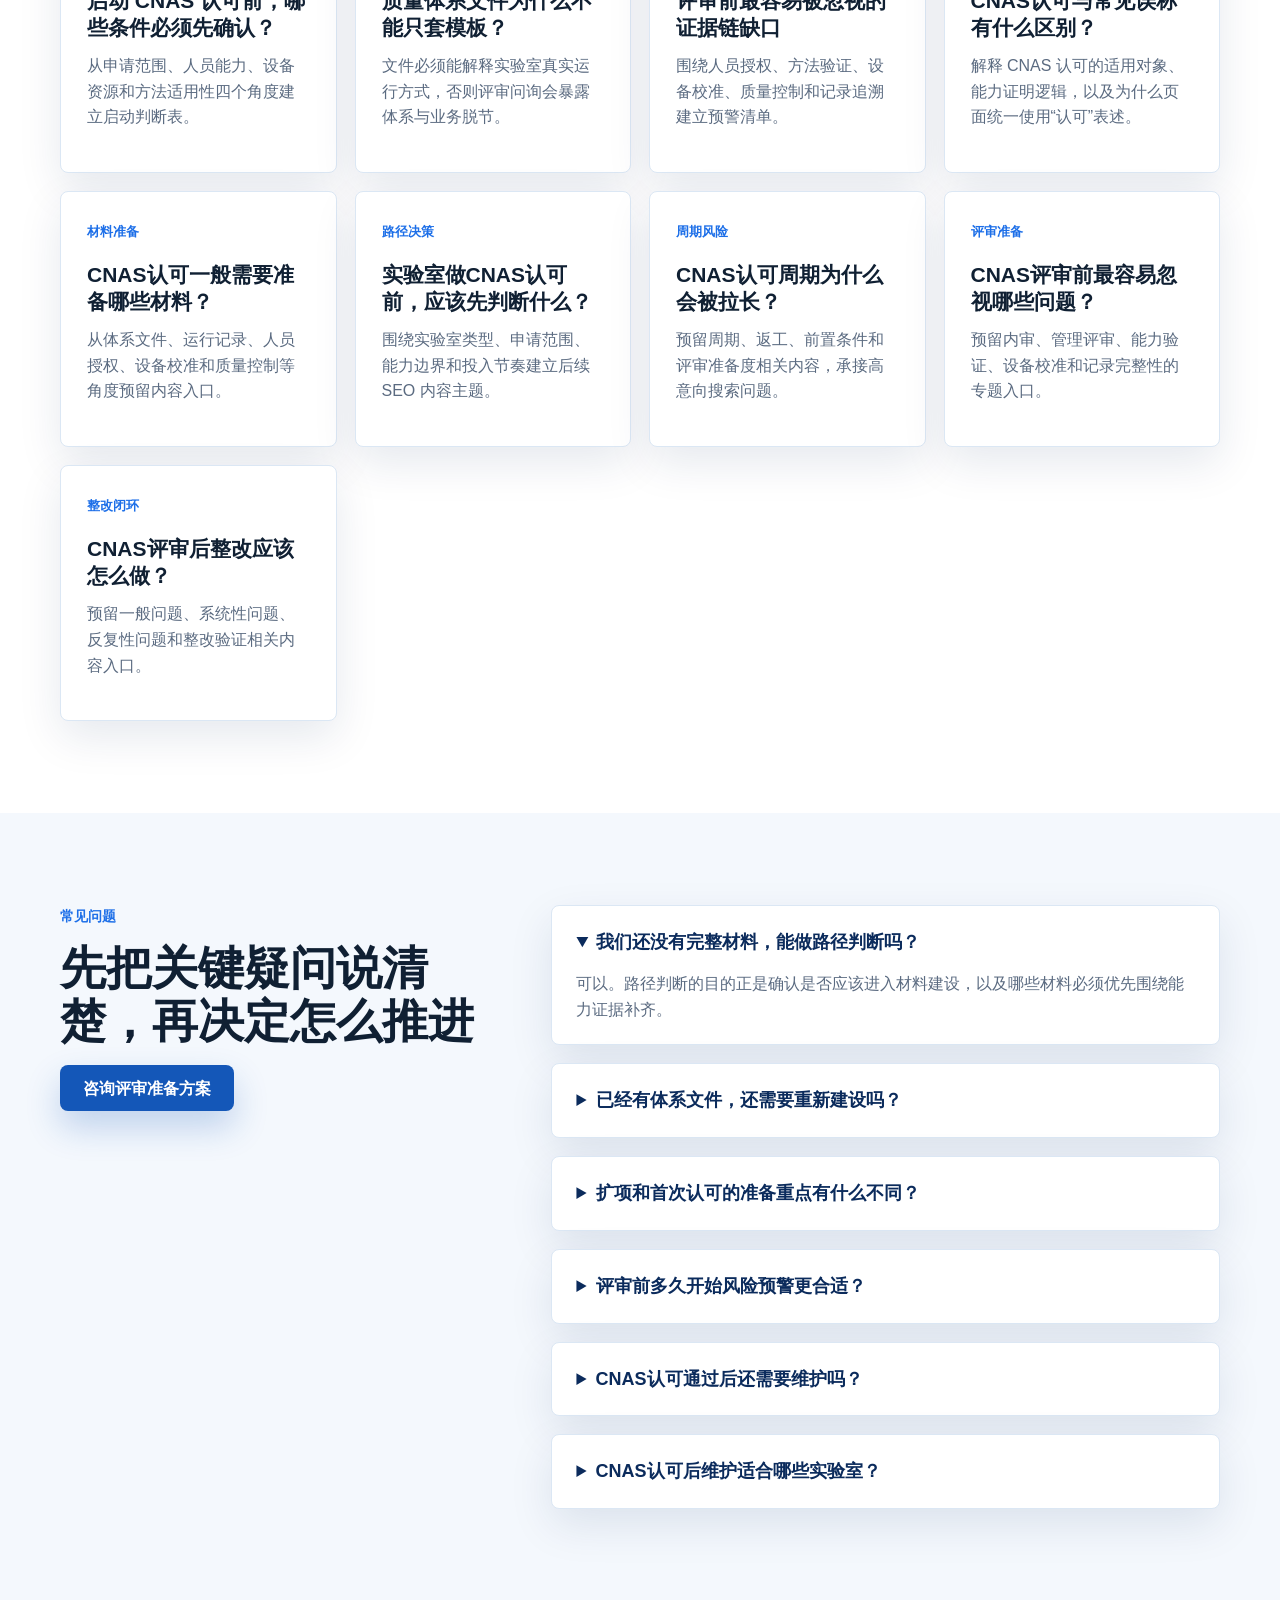
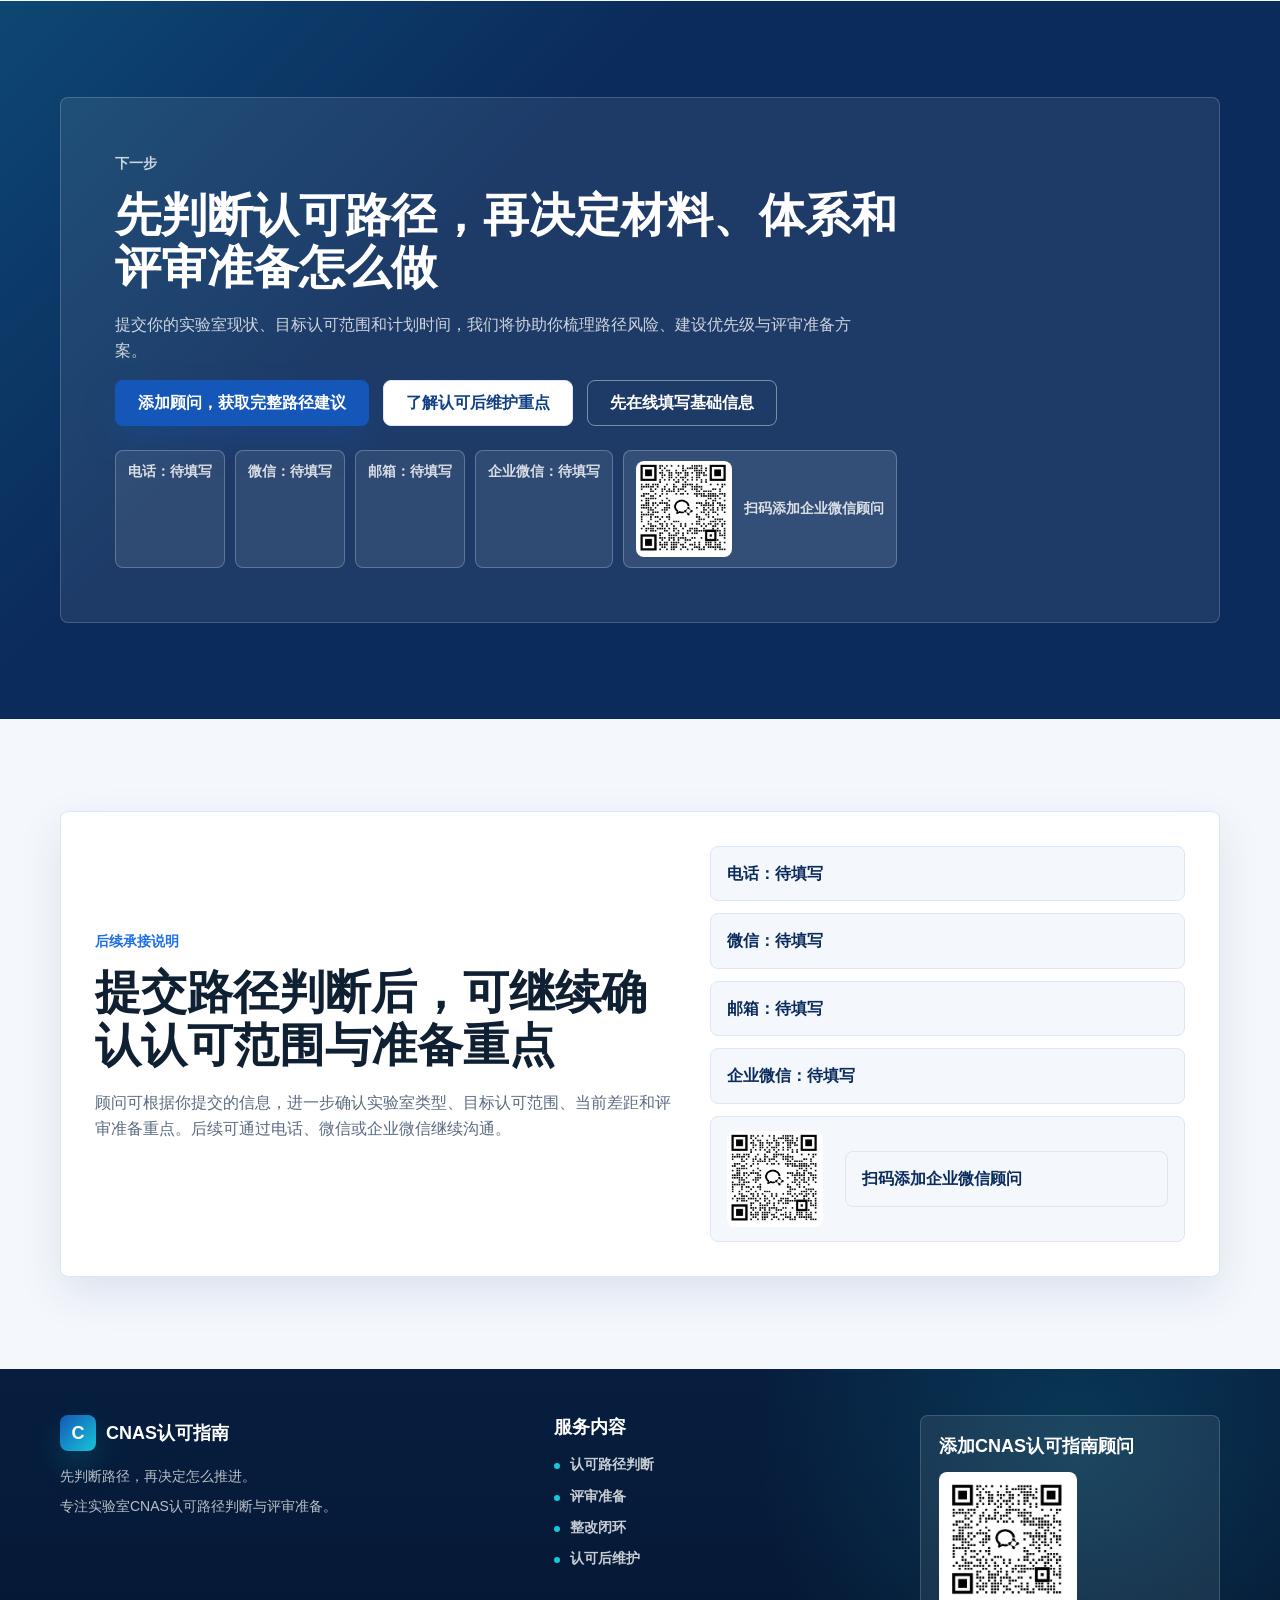
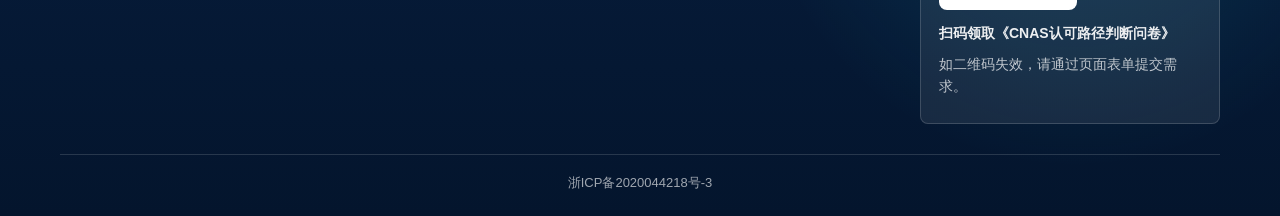
==== commit b1b474ba: "Revert "feat: refine mobile UI for CNAS service platform" This reverts commit 4ab9876695f94cf626a486" ====
--- a/index.html
+++ b/index.html
@@ -53,21 +53,6 @@
       <section class="hero" id="hero">
         <div class="hero-grid shell">
           <div class="hero-copy">
-            <div class="mobile-platform-hero" aria-label="移动端平台首页入口">
-              <div class="mobile-brand-row">
-                <span>CNAS认可指南</span>
-                <span>CNAS行业服务平台</span>
-              </div>
-              <h1>做CNAS，<br />先判断路径，<br />再做认可准备</h1>
-              <p>很多实验室的问题，不是审核，而是方向。</p>
-              <div class="mobile-capability-tags" aria-label="平台能力标签">
-                <span>路径判断</span>
-                <span>认可准备</span>
-                <span>评审整改</span>
-                <span>后期维护</span>
-              </div>
-              <a class="mobile-primary-link" href="#assessment">了解CNAS认可路径判断</a>
-            </div>
             <p class="eyebrow">CNAS认可风险决策系统</p>
             <h1>CNAS认可不是先做材料，而是先判断路径对不对</h1>
             <p class="hero-lede">
@@ -106,11 +91,6 @@
       <section class="section assessment-section" id="assessment">
         <div class="shell assessment-layout">
           <div class="assessment-copy">
-            <div class="mobile-assessment-intro">
-              <p class="eyebrow">路径判断入口</p>
-              <h2>CNAS认可路径判断问卷</h2>
-              <p>用几分钟，初步梳理实验室当前阶段、主要风险和下一步准备重点。</p>
-            </div>
             <p class="eyebrow">CNAS认可路径判断问卷</p>
             <h2>用 2 分钟说清现状，先判断认可准备重点</h2>
             <p>
@@ -298,42 +278,6 @@
         为什么这样做：先解释错误路径的代价，再承接到解决方案，符合高决策成本服务的转化节奏。
       -->
       <section class="section risk-section" id="why">
-        <div class="shell mobile-issues">
-          <p class="eyebrow">行业问题</p>
-          <h2>为什么很多CNAS项目后面越来越乱？</h2>
-          <div class="mobile-issue-grid">
-            <article>
-              <span>01</span>
-              <h3>路径不清</h3>
-              <p>一开始没有判断启动路径，后面越做越偏。</p>
-            </article>
-            <article>
-              <span>02</span>
-              <h3>范围不明确</h3>
-              <p>认可范围摇摆，材料和资源准备容易反复。</p>
-            </article>
-            <article>
-              <span>03</span>
-              <h3>文件和实际运行脱节</h3>
-              <p>文件看起来完整，但现场证据跟不上。</p>
-            </article>
-            <article>
-              <span>04</span>
-              <h3>人员设备准备不足</h3>
-              <p>评审前才发现能力、授权和设备状态不匹配。</p>
-            </article>
-            <article>
-              <span>05</span>
-              <h3>后期返工严重</h3>
-              <p>问题集中暴露后，整改周期和沟通成本上升。</p>
-            </article>
-            <article>
-              <span>06</span>
-              <h3>维护节奏失控</h3>
-              <p>通过认可后没有持续运行节奏，监督评审压力变大。</p>
-            </article>
-          </div>
-        </div>
         <div class="shell two-column">
           <div>
             <p class="eyebrow">为什么需要路径判断</p>
@@ -364,35 +308,6 @@
       -->
       <section class="section systems-section" id="systems">
         <div class="shell">
-          <div class="mobile-platform-capabilities">
-            <p class="eyebrow">平台能力</p>
-            <h2>CNAS认可指南能做什么？</h2>
-            <p>
-              围绕认可前、认可中、认可后，提供持续的信息、判断与服务支持，帮助实验室更清楚地推进CNAS认可准备。
-            </p>
-            <div class="mobile-capability-grid">
-              <article>
-                <span>01</span>
-                <h3>路径判断</h3>
-                <p>判断当前条件与启动可行性。</p>
-              </article>
-              <article>
-                <span>02</span>
-                <h3>认可准备</h3>
-                <p>梳理体系、人员、设备与记录准备。</p>
-              </article>
-              <article>
-                <span>03</span>
-                <h3>评审整改</h3>
-                <p>支持评审前风险排查与问题整改。</p>
-              </article>
-              <article>
-                <span>04</span>
-                <h3>后期维护</h3>
-                <p>支持监督评审、复评审、扩项和年度维护。</p>
-              </article>
-            </div>
-          </div>
           <div class="section-heading">
             <p class="eyebrow">三大核心系统</p>
             <h2>从路径决策到评审准备，一套完整的 CNAS 认可建设框架</h2>
@@ -566,24 +481,6 @@
       -->
       <section class="section knowledge-section" id="knowledge">
         <div class="shell">
-          <div class="mobile-latest-content">
-            <p class="eyebrow">内容入口</p>
-            <h2>最新行业内容</h2>
-            <div class="mobile-latest-list">
-              <a href="#assessment">
-                <span>路径判断</span>
-                <strong>CNAS认可前，为什么要先判断路径？</strong>
-              </a>
-              <a href="#maintenance">
-                <span>后期维护</span>
-                <strong>CNAS认可通过后，还需要维护什么？</strong>
-              </a>
-              <a href="#faq">
-                <span>评审整改</span>
-                <strong>CNAS评审整改，常见问题有哪些？</strong>
-              </a>
-            </div>
-          </div>
           <div class="section-heading split-heading">
             <div>
               <p class="eyebrow">CNAS知识库</p>
@@ -652,7 +549,7 @@
             <a class="btn btn-primary" href="#assessment">咨询评审准备方案</a>
           </div>
           <div class="faq-list">
-            <details>
+            <details open>
               <summary>我们还没有完整材料，能做路径判断吗？</summary>
               <p>可以。路径判断的目的正是确认是否应该进入材料建设，以及哪些材料必须优先围绕能力证据补齐。</p>
             </details>
@@ -740,7 +637,6 @@
           </div>
           <p>先判断路径，再决定怎么推进。</p>
           <p>专注实验室CNAS认可路径判断与评审准备。</p>
-          <p class="footer-platform-text">CNAS行业服务平台</p>
         </section>
 
         <section class="footer-service-block" aria-label="服务内容">
@@ -761,13 +657,7 @@
         </section>
       </div>
       <div class="shell footer-icp">
-        <div class="mobile-footer-links" aria-label="移动端底部链接">
-          <a href="#hero">返回顶部</a>
-          <a href="#faq">服务条款</a>
-          <a href="#assessment">隐私政策</a>
-        </div>
         <a href="https://beian.miit.gov.cn/" target="_blank" rel="noopener noreferrer">浙ICP备2020044218号-3</a>
-        <p class="mobile-copyright">Copyright © CNAS认可指南</p>
       </div>
     </footer>
 
--- a/styles.css
+++ b/styles.css
@@ -18,10 +18,6 @@
   --blue-700: #1457b8;
   --blue-600: #1d6fe8;
   --cyan-500: #17c6d8;
-  --gold-500: #d8ad63;
-  --gold-300: #f4d99d;
-  --navy-950: #061629;
-  --navy-900: #091d35;
   --ink: #102033;
   --muted: #5b6b81;
   --line: #dbe7f4;
@@ -407,17 +403,6 @@
   font-weight: 900;
 }
 
-.mobile-platform-hero,
-.mobile-assessment-intro,
-.mobile-issues,
-.mobile-platform-capabilities,
-.mobile-latest-content,
-.footer-platform-text,
-.mobile-footer-links,
-.mobile-copyright {
-  display: none;
-}
-
 .assessment-section {
   padding-top: 42px;
   background: linear-gradient(180deg, #ffffff 0%, #f4f8fd 100%);
@@ -1294,10 +1279,6 @@
 }
 
 @media (max-width: 768px) {
-  body {
-    background: var(--navy-950);
-  }
-
   .shell {
     width: min(100% - 28px, 1160px);
   }
@@ -1307,16 +1288,11 @@
   }
 
   h2 {
-    font-size: 28px;
+    font-size: 29px;
   }
 
   .section {
-    padding: 56px 0;
-  }
-
-  main {
-    display: flex;
-    flex-direction: column;
+    padding: 66px 0;
   }
 
   .nav {
@@ -1324,265 +1300,12 @@
     gap: 12px;
   }
 
-  .site-header {
-    border-bottom-color: rgba(244, 217, 157, 0.12);
-    background: rgba(6, 22, 41, 0.88);
-  }
-
-  .brand {
-    color: var(--white);
-  }
-
-  .brand-mark {
-    background: linear-gradient(135deg, #17345d, var(--gold-500));
-  }
-
   .nav-cta {
     display: none;
   }
 
   .hero {
-    order: 1;
-    min-height: auto;
-    padding: 28px 0 42px;
-    background:
-      linear-gradient(180deg, rgba(6, 22, 41, 0.22), rgba(6, 22, 41, 0.98)),
-      radial-gradient(circle at 82% 8%, rgba(216, 173, 99, 0.18), transparent 30%),
-      linear-gradient(160deg, #0b2340 0%, #061629 68%);
-  }
-
-  .hero::before {
-    background-image:
-      linear-gradient(rgba(244, 217, 157, 0.05) 1px, transparent 1px),
-      linear-gradient(90deg, rgba(244, 217, 157, 0.04) 1px, transparent 1px);
-    background-size: 34px 34px;
-    opacity: 0.55;
-  }
-
-  .hero-grid {
-    display: block;
-  }
-
-  .hero-copy {
-    max-width: none;
-  }
-
-  .hero-copy > .eyebrow,
-  .hero-copy > h1,
-  .hero-copy > .hero-lede,
-  .hero-copy > .hero-actions,
-  .hero-copy > .hero-proof,
-  .hero-visual {
-    display: none;
-  }
-
-  .mobile-platform-hero {
-    display: grid;
-    gap: 22px;
-    min-height: calc(100svh - 128px);
-    align-content: center;
-    padding: 20px 0 8px;
-    color: var(--white);
-  }
-
-  .mobile-brand-row {
-    display: grid;
-    gap: 5px;
-    width: max-content;
-    padding-bottom: 14px;
-    border-bottom: 2px solid var(--gold-500);
-    font-weight: 900;
-    letter-spacing: 0;
-  }
-
-  .mobile-brand-row span:first-child {
-    font-size: 19px;
-    line-height: 1.15;
-  }
-
-  .mobile-brand-row span:last-child {
-    color: rgba(255, 255, 255, 0.68);
-    font-size: 13px;
-  }
-
-  .mobile-platform-hero h1 {
-    margin: 18px 0 0;
-    color: var(--white);
-    font-size: 38px;
-    line-height: 1.18;
-  }
-
-  .mobile-platform-hero h1::first-line {
-    color: var(--white);
-  }
-
-  .mobile-platform-hero p {
-    max-width: 280px;
-    margin: 0;
-    color: rgba(255, 255, 255, 0.78);
-    font-size: 17px;
-    line-height: 1.75;
-  }
-
-  .mobile-capability-tags {
-    display: grid;
-    grid-template-columns: repeat(4, minmax(0, 1fr));
-    gap: 8px;
-    margin-top: 8px;
-  }
-
-  .mobile-capability-tags span {
-    display: grid;
-    min-height: 54px;
-    place-items: center;
-    border: 1px solid rgba(244, 217, 157, 0.22);
-    border-radius: 14px;
-    color: rgba(255, 255, 255, 0.82);
-    background: rgba(255, 255, 255, 0.05);
-    font-size: 12px;
-    font-weight: 900;
-  }
-
-  .mobile-primary-link {
-    display: flex;
-    min-height: 64px;
-    align-items: center;
-    justify-content: space-between;
-    margin-top: 12px;
-    padding: 0 20px;
-    border-radius: 18px;
-    color: #102033;
-    background: linear-gradient(135deg, #f8dfaa, var(--gold-500));
-    font-weight: 900;
-    box-shadow: 0 20px 48px rgba(216, 173, 99, 0.22);
-  }
-
-  .mobile-primary-link::after {
-    content: "→";
-    display: grid;
-    width: 34px;
-    height: 34px;
-    place-items: center;
-    border-radius: 999px;
-    color: var(--white);
-    background: var(--navy-950);
-    font-size: 20px;
-  }
-
-  .risk-section {
-    order: 2;
-    padding-top: 34px;
-    border-radius: 26px 26px 0 0;
-    background: #f7f8fb;
-  }
-
-  .risk-section .two-column {
-    display: none;
-  }
-
-  .mobile-issues {
-    display: block;
-  }
-
-  .mobile-issues .eyebrow,
-  .mobile-platform-capabilities .eyebrow,
-  .mobile-latest-content .eyebrow,
-  .mobile-assessment-intro .eyebrow {
-    color: var(--gold-500);
-  }
-
-  .mobile-issues h2,
-  .mobile-platform-capabilities h2,
-  .mobile-latest-content h2 {
-    color: var(--ink);
-    font-size: 27px;
-  }
-
-  .mobile-issue-grid,
-  .mobile-capability-grid {
-    display: grid;
-    gap: 12px;
-  }
-
-  .mobile-issue-grid article,
-  .mobile-capability-grid article {
-    position: relative;
-    padding: 18px 18px 18px 58px;
-    border: 1px solid rgba(219, 231, 244, 0.82);
-    border-radius: 18px;
-    background: var(--white);
-    box-shadow: 0 14px 34px rgba(9, 29, 53, 0.08);
-  }
-
-  .mobile-issue-grid span,
-  .mobile-capability-grid span {
-    position: absolute;
-    top: 18px;
-    left: 18px;
-    color: var(--gold-500);
-    font-size: 13px;
-    font-weight: 900;
-  }
-
-  .mobile-issue-grid h3,
-  .mobile-capability-grid h3 {
-    margin-bottom: 5px;
-    font-size: 17px;
-  }
-
-  .mobile-issue-grid p,
-  .mobile-capability-grid p {
-    margin: 0;
-    font-size: 14px;
-    line-height: 1.65;
-  }
-
-  .systems-section {
-    order: 3;
-    background: var(--navy-950);
-  }
-
-  .systems-section .section-heading,
-  .systems-section .system-grid {
-    display: none;
-  }
-
-  .mobile-platform-capabilities {
-    display: block;
-    color: var(--white);
-  }
-
-  .mobile-platform-capabilities h2 {
-    color: var(--white);
-  }
-
-  .mobile-platform-capabilities > p {
-    margin-bottom: 22px;
-    color: rgba(255, 255, 255, 0.74);
-  }
-
-  .mobile-capability-grid article {
-    border-color: rgba(244, 217, 157, 0.16);
-    background: rgba(255, 255, 255, 0.06);
-    box-shadow: none;
-  }
-
-  .mobile-capability-grid h3 {
-    color: var(--white);
-  }
-
-  .mobile-capability-grid p {
-    color: rgba(255, 255, 255, 0.68);
-  }
-
-  .assessment-section {
-    order: 4;
-    padding-top: 48px;
-    background: #f7f8fb;
-  }
-
-  .hero {
-    padding: 28px 0 42px;
+    padding: 44px 0 64px;
   }
 
   .hero-lede {
@@ -1596,6 +1319,16 @@
   .hero-proof span {
     flex: 1 1 calc(50% - 10px);
     text-align: center;
+  }
+
+  .hero-visual img {
+    height: 300px;
+  }
+
+  .floating-panel {
+    position: static;
+    width: 100%;
+    margin-top: 12px;
   }
 
   .system-grid,
@@ -1613,128 +1346,7 @@
   .assessment-layout,
   .assessment-form,
   .assessment-result {
-    padding: 20px;
-    border-radius: 20px;
-  }
-
-  .assessment-layout {
-    gap: 18px;
-    border: 0;
-    background: transparent;
-    box-shadow: none;
-  }
-
-  .assessment-copy > .eyebrow,
-  .assessment-copy > h2,
-  .assessment-copy > p,
-  .assessment-points {
-    display: none;
-  }
-
-  .mobile-assessment-intro {
-    display: block;
-    margin-bottom: 18px;
-  }
-
-  .mobile-assessment-intro h2 {
-    margin-bottom: 10px;
-  }
-
-  .mobile-assessment-intro p {
-    margin-bottom: 0;
-    font-size: 15px;
-  }
-
-  .wecom-card {
-    padding: 20px;
-    border-color: rgba(216, 173, 99, 0.24);
-    border-radius: 22px;
-    background: linear-gradient(180deg, #ffffff 0%, #fbfbfd 100%);
-    box-shadow: 0 18px 44px rgba(9, 29, 53, 0.1);
-  }
-
-  .wecom-card h3 {
-    font-size: 22px;
-  }
-
-  .wecom-subtitle,
-  .wecom-contact {
-    color: var(--gold-500);
-  }
-
-  .wecom-qr {
-    justify-self: center;
-    width: min(100%, 190px);
-    padding: 12px;
-    border-style: solid;
-    border-color: rgba(216, 173, 99, 0.28);
-    border-radius: 18px;
-    background: #ffffff;
-  }
-
-  .wecom-confirm {
-    justify-self: stretch;
-    color: #102033;
-    background: linear-gradient(135deg, #f8dfaa, var(--gold-500));
-    border-color: transparent;
-  }
-
-  .assessment-form {
-    gap: 20px;
-    margin-top: 4px;
-    border-color: rgba(219, 231, 244, 0.76);
-    background: var(--white);
-    box-shadow: 0 16px 38px rgba(9, 29, 53, 0.08);
-  }
-
-  .form-heading .eyebrow {
-    color: var(--gold-500);
-  }
-
-  .form-heading h3 {
-    font-size: 23px;
-  }
-
-  input,
-  select,
-  textarea {
-    min-height: 54px;
-    border-color: #e5ebf3;
-    border-radius: 14px;
-    background: #fafcff;
-  }
-
-  .choice-grid label {
-    min-height: 52px;
-    border-radius: 14px;
-    background: #fafcff;
-  }
-
-  .privacy-note,
-  .risk-disclaimer,
-  .form-message,
-  .result-next-actions,
-  .result-grid section,
-  .result-grade {
-    border-radius: 16px;
-  }
-
-  .form-submit {
-    background: var(--navy-950);
-    box-shadow: 0 16px 34px rgba(6, 22, 41, 0.18);
-  }
-
-  .assessment-result {
-    border-color: rgba(216, 173, 99, 0.22);
-    background: #ffffff;
-  }
-
-  .result-grade > span {
-    background: linear-gradient(135deg, var(--navy-950), #17345d);
-  }
-
-  .result-grid section {
-    background: #fafcff;
+    padding: 18px;
   }
 
   .result-grade {
@@ -1747,108 +1359,6 @@
 
   .split-heading {
     display: block;
-  }
-
-  .knowledge-section {
-    order: 5;
-    background: #f7f8fb;
-  }
-
-  .knowledge-section .split-heading,
-  .knowledge-section .knowledge-grid {
-    display: none;
-  }
-
-  .mobile-latest-content {
-    display: block;
-  }
-
-  .mobile-latest-list {
-    display: grid;
-    gap: 12px;
-  }
-
-  .mobile-latest-list a {
-    display: grid;
-    gap: 8px;
-    padding: 18px;
-    border: 1px solid rgba(219, 231, 244, 0.82);
-    border-radius: 18px;
-    background: var(--white);
-    box-shadow: 0 14px 32px rgba(9, 29, 53, 0.07);
-  }
-
-  .mobile-latest-list span {
-    color: var(--gold-500);
-    font-size: 13px;
-    font-weight: 900;
-  }
-
-  .mobile-latest-list strong {
-    color: var(--ink);
-    line-height: 1.45;
-  }
-
-  .faq-section {
-    order: 6;
-    background: #f7f8fb;
-  }
-
-  .faq-layout {
-    gap: 22px;
-  }
-
-  .faq-layout > div:first-child .btn {
-    display: none;
-  }
-
-  .faq-list details {
-    padding: 18px;
-    border-radius: 16px;
-    box-shadow: 0 12px 30px rgba(9, 29, 53, 0.06);
-  }
-
-  .faq-list summary {
-    font-size: 16px;
-  }
-
-  .maintenance-section {
-    order: 7;
-    background: var(--navy-950);
-  }
-
-  .maintenance-section .section-heading h2,
-  .maintenance-grid h3 {
-    color: var(--white);
-  }
-
-  .maintenance-section .section-heading p:not(.eyebrow),
-  .maintenance-grid p {
-    color: rgba(255, 255, 255, 0.68);
-  }
-
-  .maintenance-section .eyebrow {
-    color: var(--gold-500);
-  }
-
-  .maintenance-grid article {
-    min-height: auto;
-    border-color: rgba(244, 217, 157, 0.16);
-    border-radius: 18px;
-    background: rgba(255, 255, 255, 0.06);
-    box-shadow: none;
-  }
-
-  .maintenance-actions {
-    display: none;
-  }
-
-  .metrics-band,
-  .scenario-section,
-  .process-section,
-  .final-cta,
-  .handoff-section {
-    display: none;
   }
 
   .final-cta-box {
@@ -1907,41 +1417,4 @@
   .footer-wecom-block img {
     margin: 0 auto;
   }
-
-  .site-footer {
-    padding-top: 52px;
-    background:
-      radial-gradient(circle at 50% 0%, rgba(216, 173, 99, 0.14), transparent 28%),
-      linear-gradient(180deg, #091d35 0%, #061629 100%);
-  }
-
-  .footer-brand-logo {
-    justify-content: center;
-  }
-
-  .footer-platform-text {
-    display: block;
-    color: rgba(244, 217, 157, 0.78) !important;
-    font-weight: 900;
-  }
-
-  .mobile-footer-links {
-    display: flex;
-    justify-content: center;
-    gap: 18px;
-    margin-bottom: 14px;
-  }
-
-  .mobile-footer-links a {
-    color: rgba(255, 255, 255, 0.68);
-    font-size: 13px;
-    font-weight: 800;
-  }
-
-  .mobile-copyright {
-    display: block;
-    margin: 10px 0 0;
-    color: rgba(255, 255, 255, 0.46);
-    font-size: 12px;
-  }
-}
+}
